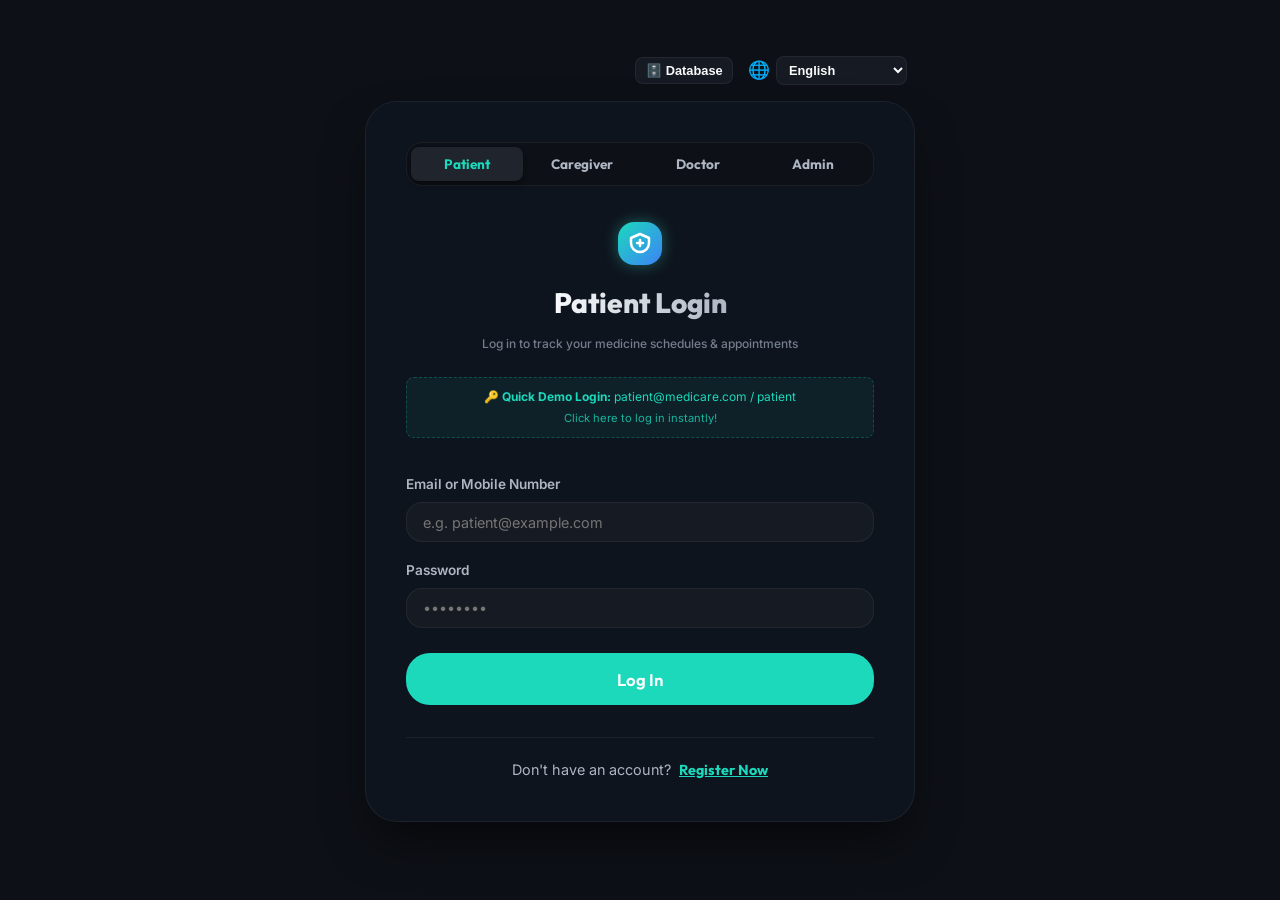
==== frontend/index.html @ d8991f89 "Organize codebase into dedicated frontend/ and backend/ modules with standalone documentation" ====
<!DOCTYPE html>
<html lang="en">
<head>
  <meta charset="UTF-8">
  <meta name="viewport" content="width=device-width, initial-scale=1.0">
  <title>MediCare Reminder – Intelligent Medicine Tracker & Alarm</title>
  <!-- Google Fonts for premium outfit typography -->
  <link rel="preconnect" href="https://fonts.googleapis.com">
  <link rel="preconnect" href="https://fonts.gstatic.com" crossorigin>
  <link href="https://fonts.googleapis.com/css2?family=Inter:wght@300;400;500;600;700&family=Outfit:wght@400;500;600;700;800&display=swap" rel="stylesheet">
  <link rel="stylesheet" href="styles.css">
</head>
<body class="theme-dark font-size-normal">
  <!-- Toast container for 5-minute warnings -->
  <div id="pre-alert-toast-container" class="pre-alert-toast-container"></div>

  <!-- SPLASH SCREEN INTRODUCTION -->
  <div id="splash-screen" class="splash-container">
    <div class="splash-content">
      <div class="splash-logo">
        <svg xmlns="http://www.w3.org/2000/svg" width="96" height="96" viewBox="0 0 24 24" fill="none" stroke="currentColor" stroke-width="1.8" stroke-linecap="round" stroke-linejoin="round" style="color: var(--teal-color); filter: drop-shadow(0 0 25px rgba(45, 212, 191, 0.55));">
          <path d="M12 21a9 9 0 0 0 9-9v-5l-9-4l-9 4v5a9 9 0 0 0 9 9z" />
          <path d="M9 12h6" />
          <path d="M12 9v6" />
        </svg>
      </div>
      <h1 class="splash-title">MediCare Reminder System</h1>
      <p class="splash-subtitle">Your Health, Our Priority</p>
    </div>
  </div>

  <!-- ==========================================
       PATIENT AUTHENTICATION PORTAL (REGISTRATION & LOGIN)
       ========================================== -->
  <div id="auth-portal-container" class="auth-container hide">
    <!-- Language & Database Selector for Auth Portal (Login / Register) -->
    <div style="display: flex; justify-content: flex-end; padding: 0 0.5rem; margin-bottom: -0.5rem; gap: 0.4rem; align-items: center;">
      <button type="button" id="auth-db-config-btn" class="form-select-sm btn-glass" style="padding: 0.3rem 0.6rem; font-weight:600; cursor:pointer; display:flex; align-items:center; gap:0.25rem;">
        <span>🗄️</span> <span data-i18n="dbConfigBtn">Database</span>
      </button>
      <span style="font-size: 1.1rem; margin-left: 0.5rem;">🌐</span>
      <select id="auth-lang-switch-select" class="form-select-sm btn-glass" style="padding: 0.3rem 0.5rem; font-weight:600; cursor:pointer; max-width: 150px;">
        <option value="en" selected>English</option>
        <option value="hi">हिन्दी (Hindi)</option>
        <option value="te">తెలుగు (Telugu)</option>
      </select>
    </div>
    
    <!-- LOGIN CARD -->
    <div id="login-card" class="auth-card">
      <div class="auth-role-tabs">
        <button type="button" class="role-tab active" data-role="patient">Patient</button>
        <button type="button" class="role-tab" data-role="caregiver">Caregiver</button>
        <button type="button" class="role-tab" data-role="doctor">Doctor</button>
        <button type="button" class="role-tab" data-role="admin">Admin</button>
      </div>
      <input type="hidden" id="login-role" value="patient">

      <div class="auth-header">
        <div class="logo-icon">
          <svg xmlns="http://www.w3.org/2000/svg" width="24" height="24" viewBox="0 0 24 24" fill="none" stroke="currentColor" stroke-width="2.5" stroke-linecap="round" stroke-linejoin="round">
            <path d="M12 21a9 9 0 0 0 9-9v-5l-9-4l-9 4v5a9 9 0 0 0 9 9z" />
            <path d="M9 12h6" />
            <path d="M12 9v6" />
          </svg>
        </div>
        <h2 id="login-title-text" data-i18n="loginTitle">Patient Login</h2>
        <p class="sub-label" id="login-sub-text" data-i18n="loginSub">Log in to track your medicine schedules</p>
      </div>

      <div id="login-test-helper" class="helper-text hide" style="background: rgba(20, 184, 166, 0.08); border: 1px dashed rgba(20, 184, 166, 0.3); padding: 0.6rem 0.8rem; border-radius: var(--border-radius-sm); text-align: center; font-size: 0.75rem; color: var(--teal-color); margin-bottom: 0.75rem; cursor: pointer; transition: all 0.2s;" onclick="appController.handleQuickLogin()">
        🔑 <strong>Quick Demo Login:</strong> <span id="login-test-email">doctor@medicare.com</span> / <span id="login-test-pass">doctor</span>
        <div style="font-size: 0.7rem; opacity: 0.8; margin-top: 0.2rem;" data-i18n="clickQuickLogin">Click here to log in instantly!</div>
      </div>

      <form id="login-form" class="auth-form">
        <div class="form-group">
          <label for="login-identifier" id="login-identifier-label" data-i18n="loginUserLabel">Email or Mobile Number</label>
          <input type="text" id="login-identifier" class="form-control" placeholder="e.g. patient@example.com" required>
        </div>
        <div class="form-group">
          <label for="login-password" data-i18n="password">Password</label>
          <input type="password" id="login-password" class="form-control" placeholder="••••••••" required>
        </div>
        <button type="submit" class="btn btn-teal btn-lg" style="width: 100%; margin-top: 0.5rem;" data-i18n="loginBtn">Log In</button>
        <div id="google-signin-container" class="hide" style="margin-top: 0.75rem;">
          <div style="display: flex; align-items: center; justify-content: center; margin-bottom: 0.75rem; color: var(--text-muted); font-size: 0.8rem;">
            <div style="flex: 1; height: 1px; background: var(--glass-border);"></div>
            <span style="margin: 0 0.5rem;" data-i18n="orDivider">OR</span>
            <div style="flex: 1; height: 1px; background: var(--glass-border);"></div>
          </div>
          <button type="button" id="google-login-btn" class="btn btn-glass" style="width: 100%; display: flex; align-items: center; justify-content: center; gap: 0.5rem; border-color: rgba(255,255,255,0.15); font-weight: 600;">
            <svg viewBox="0 0 24 24" width="18" height="18" xmlns="http://www.w3.org/2000/svg">
              <path d="M22.56 12.25c0-.78-.07-1.53-.2-2.25H12v4.26h5.92c-.26 1.37-1.04 2.53-2.21 3.31v2.77h3.57c2.08-1.92 3.28-4.74 3.28-8.09z" fill="#4285F4"/>
              <path d="M12 23c2.97 0 5.46-.98 7.28-2.66l-3.57-2.77c-.98.66-2.23 1.06-3.71 1.06-2.86 0-5.29-1.93-6.16-4.53H2.18v2.84C3.99 20.53 7.7 23 12 23z" fill="#34A853"/>
              <path d="M5.84 14.09c-.22-.66-.35-1.36-.35-2.09s.13-1.43.35-2.09V7.06H2.18C1.43 8.55 1 10.22 1 12s.43 3.45 1.18 4.94l2.85-2.22.81-.63z" fill="#FBBC05"/>
              <path d="M12 5.38c1.62 0 3.06.56 4.21 1.64l3.15-3.15C17.45 2.09 14.97 1 12 1 7.7 1 3.99 3.47 2.18 7.06l3.66 2.84c.87-2.6 3.3-4.52 6.16-4.52z" fill="#EA4335"/>
            </svg>
            <span data-i18n="googleBtn">Continue with Google</span>
          </button>
        </div>
      </form>
      <div class="auth-footer" id="login-register-footer">
        <span data-i18n="noAccount">Don't have an account?</span>
        <button id="go-to-register-btn" class="btn-link" data-i18n="registerLink">Register Now</button>
      </div>
    </div>

    <!-- REGISTRATION CARD -->
    <div id="register-card" class="auth-card hide">
      <div class="auth-header">
        <div class="logo-icon">
          <svg xmlns="http://www.w3.org/2000/svg" width="24" height="24" viewBox="0 0 24 24" fill="none" stroke="currentColor" stroke-width="2.5" stroke-linecap="round" stroke-linejoin="round">
            <path d="M12 21a9 9 0 0 0 9-9v-5l-9-4l-9 4v5a9 9 0 0 0 9 9z" />
            <path d="M9 12h6" />
            <path d="M12 9v6" />
          </svg>
        </div>
        <h2 data-i18n="registerTitle">Patient Registration</h2>
        <p class="sub-label" data-i18n="registerSub">Create an account to start health tracking</p>
      </div>
      <form id="register-form" class="auth-form">
        <div class="form-row">
          <div class="form-group">
            <label for="reg-role" class="required">Register As</label>
            <select id="reg-role" class="form-select">
              <option value="patient" selected>Patient</option>
              <option value="caregiver">Caregiver / Family Member</option>
              <option value="doctor">Doctor / Medical Practitioner</option>
              <option value="admin">Administrator</option>
            </select>
          </div>
        </div>
        <div class="form-row">
          <div class="form-group flex-2">
            <label for="reg-name" class="required" data-i18n="regName">Patient Full Name</label>
            <input type="text" id="reg-name" class="form-control" placeholder="e.g. John Doe" required>
          </div>
          <div class="form-group flex-1">
            <label for="reg-age" class="required" data-i18n="regAge">Age</label>
            <input type="number" id="reg-age" class="form-control" placeholder="e.g. 65" min="1" max="120" required>
          </div>
        </div>

        <div class="form-row patient-only-field">
          <div class="form-group">
            <label for="reg-gender" class="required" data-i18n="regGender">Gender</label>
            <select id="reg-gender" class="form-select" required>
              <option value="male" selected>Male</option>
              <option value="female">Female</option>
              <option value="other">Other</option>
            </select>
          </div>
          <div class="form-group">
            <label for="reg-blood" class="required" data-i18n="regBlood">Blood Group</label>
            <select id="reg-blood" class="form-select" required>
              <option value="A+">A+</option>
              <option value="A-">A-</option>
              <option value="B+">B+</option>
              <option value="B-">B-</option>
              <option value="O+">O+</option>
              <option value="O-">O-</option>
              <option value="AB+">AB+</option>
              <option value="AB-">AB-</option>
            </select>
          </div>
        </div>

        <div class="form-row">
          <div class="form-group">
            <label for="reg-mobile" class="required" data-i18n="regMobile">Mobile Number</label>
            <input type="tel" id="reg-mobile" class="form-control" placeholder="e.g. 9876543210" required>
          </div>
          <div class="form-group">
            <label for="reg-email" class="required" data-i18n="regEmail">Email Address</label>
            <input type="email" id="reg-email" class="form-control" placeholder="e.g. patient@example.com" required>
          </div>
        </div>

        <div class="form-row">
          <div class="form-group flex-2">
            <label for="reg-address" class="required" data-i18n="regAddress">Home Address</label>
            <input type="text" id="reg-address" class="form-control" placeholder="e.g. H.No 12-3, Srinagar Colony" required>
          </div>
          <div class="form-group flex-1">
            <label for="reg-photo" data-i18n="regPhoto">Profile Photo (Optional)</label>
            <input type="file" id="reg-photo" class="form-control" accept="image/*" style="padding: 0.25rem;">
          </div>
        </div>

        <div class="form-row">
          <div class="form-group patient-only-field">
            <label for="reg-emergency" class="required" data-i18n="regEmergency">Emergency Contact Number</label>
            <input type="tel" id="reg-emergency" class="form-control" placeholder="e.g. 9876543211" required>
          </div>
          <div class="form-group">
            <label for="reg-password" class="required" data-i18n="regPassword">Password</label>
            <input type="password" id="reg-password" class="form-control" placeholder="••••••••" minlength="4" required>
          </div>
        </div>

        <div class="form-row caregiver-only-field hide" style="margin-top: 0.5rem;">
          <div class="form-group">
            <label for="reg-patient-link" class="required" data-i18n="labelPatientLink">Linked Patient Email / Mobile</label>
            <input type="text" id="reg-patient-link" class="form-control" placeholder="e.g. patient@medicare.com">
          </div>
        </div>

        <div class="inventory-section patient-only-field" style="margin-top: 0.5rem; background: rgba(45, 212, 191, 0.03); border-color: rgba(45, 212, 191, 0.15)">
          <h3 style="color: var(--teal-color); border-bottom-color: rgba(45, 212, 191, 0.15)" data-i18n="regDocHeader">Primary Doctor Contact</h3>
          <div class="form-row mt-1">
            <div class="form-group">
              <label for="reg-doc-name" class="required" data-i18n="regDocName">Doctor Name</label>
              <input type="text" id="reg-doc-name" class="form-control" placeholder="e.g. Dr. Prasad" required>
            </div>
            <div class="form-group">
              <label for="reg-doc-phone" class="required" data-i18n="regDocPhone">Doctor Contact Number</label>
              <input type="tel" id="reg-doc-phone" class="form-control" placeholder="e.g. 9876543212" required>
            </div>
          </div>
        </div>

        <button type="submit" class="btn btn-teal btn-lg" style="width: 100%; margin-top: 1rem;" data-i18n="registerBtn">Create Account & Log In</button>
      </form>
      <div class="auth-footer">
        <span data-i18n="hasAccount">Already have an account?</span>
        <button id="go-to-login-btn" class="btn-link" data-i18n="loginLink">Log In Here</button>
      </div>
    </div>

  </div>

  <!-- ==========================================
       MAIN APP CONTAINER (GLASSMORPHIC SHELL)
       ========================================== -->
  <div class="app-container hide" id="app-container">
    
    <!-- HEADER BAR: Quick Status, Time Machine Indicator & Accessibility Options -->
    <header class="app-header">
      <div style="display: flex; align-items: center; gap: 1rem; flex-wrap: wrap;">
        <!-- Language Option (Top Left Side) -->
        <div class="language-selector" style="display: flex; align-items: center; gap: 0.4rem;">
          <span style="font-size: 1.1rem;">🌐</span>
          <select id="lang-switch-select" class="form-select-sm btn-glass" style="padding: 0.3rem 0.5rem; font-weight:600; cursor:pointer;">
            <option value="en" selected>English</option>
            <option value="hi">हिन्दी (Hindi)</option>
            <option value="te">తెలుగు (Telugu)</option>
          </select>
        </div>

        <div class="brand">
          <div class="logo-icon">
            <svg xmlns="http://www.w3.org/2000/svg" width="24" height="24" viewBox="0 0 24 24" fill="none" stroke="currentColor" stroke-width="2.5" stroke-linecap="round" stroke-linejoin="round">
              <path d="M12 21a9 9 0 0 0 9-9v-5l-9-4l-9 4v5a9 9 0 0 0 9 9z" />
              <path d="M9 12h6" />
              <path d="M12 9v6" />
            </svg>
          </div>
          <div class="brand-text">
            <h1 data-i18n="title">MediCare Reminder</h1>
            <span class="sub-label" data-i18n="subtitle">Guardian of Your Health</span>
          </div>
        </div>
      </div>

      <!-- Live Clock showing simulated/actual time -->
      <div class="live-clock-container">
        <span class="clock-icon">
          <svg xmlns="http://www.w3.org/2000/svg" fill="none" viewBox="0 0 24 24" stroke-width="2" stroke="currentColor" width="18" height="18">
            <path stroke-linecap="round" stroke-linejoin="round" d="M12 6v6h4.5m4.5 0a9 9 0 1 1-18 0 9 9 0 0 1 18 0Z" />
          </svg>
        </span>
        <span id="current-sim-time" class="sim-time-text">08:00:00 AM</span>
        <span id="sim-time-badge" class="badge badge-normal hide">Simulated</span>
      </div>

      <!-- Emergency Helpline Buttons & Controls -->
      <div class="header-actions header-actions-container">
        <!-- Top Row: Accessibility, Theme, Profile, Logout -->
        <div class="header-actions-row">
          <!-- Accessibility Panel Toggle -->
          <button id="accessibility-toggle-btn" class="icon-btn btn-glass" title="Accessibility Center">
            <svg xmlns="http://www.w3.org/2000/svg" fill="none" viewBox="0 0 24 24" stroke-width="2" stroke="currentColor" width="20" height="20">
              <path stroke-linecap="round" stroke-linejoin="round" d="M10.05 4.575a1.553 1.553 0 0 1 2.23 0l3.72 3.72a1.553 1.553 0 0 1 0 2.23v0a1.553 1.553 0 0 1-2.23 0l-3.72-3.72a1.553 1.553 0 0 1 0-2.23v0Z" />
              <path stroke-linecap="round" stroke-linejoin="round" d="M19 11.5a7.5 7.5 0 1 1-15 0 7.5 7.5 0 0 1 15 0Z" />
              <path stroke-linecap="round" stroke-linejoin="round" d="M11.25 11.25h1.5v3.75h-1.5v-3.75ZM12 9h.008v.008H12V9Z" />
            </svg>
          </button>


          <!-- Theme Switcher -->
          <button id="theme-toggle-btn" class="icon-btn btn-glass" title="Toggle Light/Dark Theme">
            <svg id="theme-sun-icon" class="hide" xmlns="http://www.w3.org/2000/svg" fill="none" viewBox="0 0 24 24" stroke-width="2" stroke="currentColor" width="20" height="20">
              <path stroke-linecap="round" stroke-linejoin="round" d="M12 3v2.25m6.364.386-1.591 1.591M21 12h-2.25m-.386 6.364-1.591-1.591M12 18.75V21m-4.773-4.227-1.591 1.591M3 12h2.25m-.386-6.364 1.591 1.591M12 7.5a4.5 4.5 0 1 0 0 9 4.5 4.5 0 0 0 0-9Z" />
            </svg>
            <svg id="theme-moon-icon" xmlns="http://www.w3.org/2000/svg" fill="none" viewBox="0 0 24 24" stroke-width="2" stroke="currentColor" width="20" height="20">
              <path stroke-linecap="round" stroke-linejoin="round" d="M21.752 15.002A9.72 9.72 0 0 1 18 15.75c-5.385 0-9.75-4.365-9.75-9.75 0-1.33.266-2.597.748-3.752A9.753 9.753 0 0 0 3 11.25C3 16.635 7.365 21 12.75 21a9.753 9.753 0 0 0 9.002-5.998Z" />
            </svg>
          </button>

          <!-- Logged-in Patient Info Badge -->
          <div id="patient-profile-badge" class="patient-profile-badge" style="display: flex; align-items: center; gap: 0.5rem; background: rgba(255,255,255,0.05); border: 1px solid var(--glass-border); padding: 0.3rem 0.6rem; border-radius: var(--border-radius-sm); cursor: pointer;">
            <div id="header-profile-pic-container" style="width: 1.8rem; height: 1.8rem; border-radius: 50%; overflow: hidden; display: flex; align-items: center; justify-content: center; background: rgba(45, 212, 191, 0.1); border: 1px solid var(--teal-color); flex-shrink: 0;">
              <span id="header-profile-pic-fallback" style="font-size: 1rem;">👤</span>
              <img id="header-profile-pic-img" src="" class="hide" style="width: 100%; height: 100%; object-fit: cover;">
            </div>
            <div style="display: flex; flex-direction: column; line-height: 1.1; text-align: left;">
              <span id="header-patient-name" style="font-weight: 700; font-size: 0.85rem;">John Doe</span>
              <span id="header-patient-blood" style="font-size: 0.65rem; color: var(--rose-color); font-weight:600;">Blood: O+</span>
            </div>
          </div>

          <!-- Logout button -->
          <button id="logout-btn" class="icon-btn btn-glass font-danger" title="Log Out" style="width: 2.5rem; height: 2.5rem;">
            <svg xmlns="http://www.w3.org/2000/svg" fill="none" viewBox="0 0 24 24" stroke-width="2" stroke="currentColor" width="18" height="18">
              <path stroke-linecap="round" stroke-linejoin="round" d="M15.75 9V5.25A2.25 2.25 0 0 0 13.5 3h-6a2.25 2.25 0 0 0-2.25 2.25v13.5A2.25 2.25 0 0 0 7.5 21h6a2.25 2.25 0 0 0 2.25-2.25V15m3 0 3-3m0 0-3-3m3 3H9" />
            </svg>
          </button>
        </div>

        <!-- Bottom Row: Emergency Helpline & Call Doctor Buttons -->
        <div class="emergency-actions-row">
          <button id="emergency-call-btn" class="btn btn-sm btn-glass font-danger" style="border-color: var(--rose-color); font-weight:700;">
            🚨 <span data-i18n="callEmergency">Emergency Helpline</span>
          </button>
          <button id="doctor-call-btn" class="btn btn-sm btn-glass text-teal" style="border-color: var(--teal-color); font-weight:700;">
            📞 <span data-i18n="callDoctor">Call Doctor</span>
          </button>
        </div>
      </div>
    </header>

    <!-- ACCESSIBILITY CENTER (SLIDE-DOWN PANEL) -->
    <section id="accessibility-center" class="accessibility-panel hide">
      <div class="panel-header">
        <h3 data-i18n="accHelperTitle">Accessibility Helper</h3>
        <span class="panel-subtitle" data-i18n="accHelperSub">Tailor the app for absolute readability and vocal support</span>
      </div>
      <div class="panel-grid">
        <div class="setting-item">
          <label data-i18n="textScalingLabel">Text Scaling (Optimal for Elderly Users)</label>
          <div class="btn-group font-scaler">
            <button id="font-scale-normal" class="btn btn-sm btn-glass active" data-i18n="normal">Normal</button>
            <button id="font-scale-large" class="btn btn-sm btn-glass" data-i18n="large">Large</button>
            <button id="font-scale-xlarge" class="btn btn-sm btn-glass" data-i18n="xlarge">Extra Large</button>
          </div>
        </div>

        <div class="setting-item">
          <label for="high-contrast-toggle" class="toggle-container">
            <span class="setting-name" data-i18n="highContrastMode">High Contrast Mode</span>
            <input type="checkbox" id="high-contrast-toggle" class="ios-switch">
          </label>
        </div>

        <div class="setting-item">
          <label for="voice-alert-toggle" class="toggle-container">
            <span class="setting-name" data-i18n="voiceReadOut">Voice Read-Out Alerts</span>
            <span class="sub-label" data-i18n="voiceReadOutSub">Reads dosage instructions aloud when due</span>
            <input type="checkbox" id="voice-alert-toggle" class="ios-switch" checked>
          </label>
        </div>

        <div class="setting-item">
          <label for="doctor-phone-input" data-i18n="doctorPhoneLabel">Doctor's Helpline Number</label>
          <div style="display: flex; gap: 0.5rem; margin-top: 0.25rem;">
            <input type="tel" id="doctor-phone-input" class="form-control-sm" placeholder="e.g. 9876543210" style="flex: 1; padding: 0.4rem; border-radius: var(--border-radius-sm); border: 1px solid var(--glass-border); background: var(--bg-primary); color: var(--text-primary); font-size: 0.85rem;">
            <button id="save-doctor-phone-btn" class="btn btn-xs btn-teal" style="font-weight: 700; padding: 0.4rem 0.8rem;" data-i18n="save">Save</button>
          </div>
        </div>

        <!-- Interactive Sound Alert Guide (Helpful for Educated & Uneducated Users to learn sounds) -->
        <div class="setting-item" style="grid-column: 1 / -1; margin-top: 0.5rem; border-top: 1px solid var(--glass-border); padding-top: 1rem;">
          <label style="margin-bottom: 0.25rem;" data-i18n="soundTestTitle">Alert Sounds Guide (Hear and Learn)</label>
          <span class="sub-label" style="margin-bottom: 0.5rem;" data-i18n="soundTestSub">Click to listen and understand each alarm type:</span>
          <div style="display: flex; gap: 1rem; flex-wrap: wrap;">
            <button id="test-chime-btn" class="btn btn-sm btn-glass" style="border-color: var(--teal-color); font-weight:600;">
              🔔 <span data-i18n="soundTestChimeBtn">Test Medicine Time Chime (Take Medicine)</span>
            </button>
            <button id="test-siren-btn" class="btn btn-sm btn-glass" style="border-color: var(--rose-color); font-weight:600;">
              🚨 <span data-i18n="soundTestSirenBtn">Test Emergency Siren (Go to Hospital)</span>
            </button>
          </div>
        </div>
      </div>
    </section>

    <!-- NAVIGATION TABS -->
    <nav class="app-navigation">
      <button class="nav-tab active" data-tab="tab-appointments">
        <svg xmlns="http://www.w3.org/2000/svg" fill="none" viewBox="0 0 24 24" stroke-width="2" stroke="currentColor" width="18" height="18">
          <path stroke-linecap="round" stroke-linejoin="round" d="M6.75 3v2.25M17.25 3v2.25M3 18.75V7.5a2.25 2.25 0 0 1 2.25-2.25h13.5A2.25 2.25 0 0 1 21 7.5v11.25m-18 0A2.25 2.25 0 0 0 5.25 21h13.5A2.25 2.25 0 0 0 21 18.75m-9-11.25v11.25m-6.75-6.75h13.5" />
        </svg>
        <span data-i18n="checkups">Appointments</span>
      </button>
      <button class="nav-tab" data-tab="tab-dashboard">
        <svg xmlns="http://www.w3.org/2000/svg" fill="none" viewBox="0 0 24 24" stroke-width="2" stroke="currentColor" width="18" height="18">
          <path stroke-linecap="round" stroke-linejoin="round" d="M6.75 3v2.25M17.25 3v2.25M3 18.75V7.5a2.25 2.25 0 0 1 2.25-2.25h13.5A2.25 2.25 0 0 1 21 7.5v11.25m-18 0A2.25 2.25 0 0 0 5.25 21h13.5A2.25 2.25 0 0 0 21 18.75m-18 0v-7.5A2.25 2.25 0 0 1 5.25 9h13.5A2.25 2.25 0 0 1 21 11.25v7.5m-9-6h.008v.008H12v-.008ZM12 15h.008v.008H12V15Zm0 2.25h.008v.008H12v-.008ZM9.75 15h.008v.008H9.75V15Zm0 2.25h.008v.008H9.75v-.008ZM7.5 15h.008v.008H7.5V15Zm0 2.25h.008v.008H7.5v-.008Zm6.75-4.5h.008v.008h-.008v-.008Zm0 2.25h.008v.008h-.008V15Zm0 2.25h.008v.008h-.008v-.008Zm2.25-4.5h.008v.008H16.5v-.008ZM0 2.25h.008v.008H16.5V15Z" />
        </svg>
        <span data-i18n="todayTrack">Today's Track</span>
      </button>
      <button class="nav-tab" data-tab="tab-cabinet">
        <svg xmlns="http://www.w3.org/2000/svg" fill="none" viewBox="0 0 24 24" stroke-width="2" stroke="currentColor" width="18" height="18">
          <path stroke-linecap="round" stroke-linejoin="round" d="M10.5 6h9.75M10.5 6a1.5 1.5 0 1 1-3 0m3 0a1.5 1.5 0 1 0-3 0M3.75 6H7.5m3 12h9.75m-9.75 0a1.5 1.5 0 0 1-3 0m3 0a1.5 1.5 0 0 0-3 0m-3.75 0H7.5m9-6h3.75m-3.75 0a1.5 1.5 0 0 1-3 0m3 0a1.5 1.5 0 0 0-3 0m-9.75 0h9.75" />
        </svg>
        <span data-i18n="cabinetStock">Cabinet & Stock</span>
      </button>
      <button class="nav-tab" data-tab="tab-analytics">
        <svg xmlns="http://www.w3.org/2000/svg" fill="none" viewBox="0 0 24 24" stroke-width="2" stroke="currentColor" width="18" height="18">
          <path stroke-linecap="round" stroke-linejoin="round" d="M3 13.125C3 12.504 3.504 12 4.125 12h2.25c.621 0 1.125.504 1.125 1.125v5.25c0 .621-.504 1.125-1.125 1.125h-2.25A1.125 1.125 0 0 1 3 18.375v-5.25ZM9.75 8.625c0-.621.504-1.125 1.125-1.125h2.25c.621 0 1.125.504 1.125 1.125v9.75c0 .621-.504 1.125-1.125 1.125h-2.25a1.125 1.125 0 0 1-1.125-1.125v-9.75ZM16.5 4.125c0-.621.504-1.125 1.125-1.125h2.25C20.496 3 21 3.504 21 4.125v14.25c0 .621-.504 1.125-1.125 1.125h-2.25a1.125 1.125 0 0 1-1.125-1.125V4.125Z" />
        </svg>
        <span data-i18n="adherenceStats">Adherence Stats</span>
      </button>
      <button class="nav-tab" data-tab="tab-health">
        <svg xmlns="http://www.w3.org/2000/svg" fill="none" viewBox="0 0 24 24" stroke-width="2" stroke="currentColor" width="18" height="18">
          <path stroke-linecap="round" stroke-linejoin="round" d="M12 9v3.75m9-.75a9 9 0 1 1-18 0 9 9 0 0 1 18 0Zm-9 3.75h.008v.008H12v-.008Z" />
        </svg>
        <span data-i18n="healthTrackerNav">Health Tracker</span>
      </button>
      <button class="nav-tab hide" data-tab="tab-caregiver-dashboard" id="nav-caregiver-tab">
        <svg xmlns="http://www.w3.org/2000/svg" fill="none" viewBox="0 0 24 24" stroke-width="2" stroke="currentColor" width="18" height="18">
          <path stroke-linecap="round" stroke-linejoin="round" d="M18 18.72a9.094 9.094 0 0 0 3.741-.479 3 3 0 0 0-4.682-2.72m.94 3.198.001.031c0 .225-.012.447-.037.666A11.944 11.944 0 0 1 12 21c-2.17 0-4.207-.576-5.963-1.584A6.062 6.062 0 0 1 6 18.719m12 0a5.971 5.971 0 0 0-.941-3.197m0 0A5.995 5.995 0 0 0 12 12.75a5.995 5.995 0 0 0-5.058 2.772m0 0a3 3 0 0 0-4.681 2.72 8.986 8.986 0 0 0 3.74.477m.94-3.197a5.971 5.971 0 0 0-.94 3.197M15 6.75a3 3 0 1 1-6 0 3 3 0 0 1 6 0Zm6 3a2.25 2.25 0 1 1-4.5 0 2.25 2.25 0 0 1 4.5 0Zm-13.5 0a2.25 2.25 0 1 1-4.5 0 2.25 2.25 0 0 1 4.5 0Z" />
        </svg>
        <span data-i18n="caregiverDashboardNav">Caregiver Info</span>
      </button>
      <button class="nav-tab hide" data-tab="tab-doctor-dashboard" id="nav-doctor-tab">
        <svg xmlns="http://www.w3.org/2000/svg" fill="none" viewBox="0 0 24 24" stroke-width="2" stroke="currentColor" width="18" height="18">
          <path stroke-linecap="round" stroke-linejoin="round" d="M15 19.128a9.38 9.38 0 0 0 2.625.372 9.337 9.337 0 0 0 4.121-.952 4.125 4.125 0 0 0-7.533-2.493M15 19.128v-.003c0-1.113-.285-2.16-.786-3.07M15 19.128v.109A11.386 11.386 0 0 1 10.089 18M15 19.128a9.307 9.307 0 0 1-3.125-.563M10.089 18A11.36 11.36 0 0 1 5 19.128V18a9.337 9.337 0 0 1 4.121-7.684 4.125 4.125 0 0 1 7.533 2.493M10.089 18V18a11.386 11.386 0 0 1-4.122-1.128M15 9.75a3 3 0 1 1-6 0 3 3 0 0 1 6 0ZM21.75 8.25a2.25 2.25 0 1 1-4.5 0 2.25 2.25 0 0 1 4.5 0ZM5.25 8.25a2.25 2.25 0 1 1-4.5 0 2.25 2.25 0 0 1 4.5 0Z" />
        </svg>
        <span>Patient Registry</span>
      </button>
      <button class="nav-tab hide" data-tab="tab-admin-dashboard" id="nav-admin-tab">
        <svg xmlns="http://www.w3.org/2000/svg" fill="none" viewBox="0 0 24 24" stroke-width="2" stroke="currentColor" width="18" height="18">
          <path stroke-linecap="round" stroke-linejoin="round" d="M15.75 6a3.75 3.75 0 1 1-7.5 0 3.75 3.75 0 0 1 7.5 0ZM4.501 20.118a7.5 7.5 0 0 1 14.998 0A17.933 17.933 0 0 1 12 21.75c-2.676 0-5.216-.584-7.499-1.632Z" />
        </svg>
        <span>Admin Portal</span>
      </button>
    </nav>

    <!-- CONTENT DISPLAY SHEETS -->
    <main class="app-main-content">
      
      <!-- ==========================================
           TAB 1: TODAY'S TRACK & SCHEDULE (DASHBOARD)
           ========================================== -->
      <section id="tab-dashboard" class="tab-panel">
        <!-- Dashboard Adherence Card Grid -->
        <div class="dashboard-grid">
          <!-- circular progress card -->
          <div class="dashboard-card status-card">
            <div class="progress-ring-container">
              <svg class="progress-ring" width="120" height="120">
                <circle class="progress-ring-circle-bg" stroke="rgba(255,255,255,0.06)" stroke-width="8" fill="transparent" r="50" cx="60" cy="60" />
                <circle id="adherence-circle" class="progress-ring-circle" stroke="#2dd4bf" stroke-width="8" stroke-dasharray="314.16" stroke-dashoffset="314.16" stroke-linecap="round" fill="transparent" r="50" cx="60" cy="60" />
              </svg>
              <div class="progress-text-overlay">
                <span id="adherence-pct" class="pct">0%</span>
                <span class="label">Taken Today</span>
              </div>
            </div>
            <div class="status-summary">
              <h3>Today's Ratio</h3>
              <p id="adherence-fraction">0 of 0 doses</p>
              <div id="streak-indicator" class="streak-badge">
                <svg xmlns="http://www.w3.org/2000/svg" fill="none" viewBox="0 0 24 24" stroke-width="2" stroke="currentColor" width="16" height="16">
                  <path stroke-linecap="round" stroke-linejoin="round" d="M15.362 5.214A8.252 8.252 0 0 1 12 21 8.25 8.25 0 0 1 6.038 7.047 8.287 8.287 0 0 0 9 9.601a8.983 8.983 0 0 1 3.361-6.867 8.21 8.21 0 0 0 3 2.48Z" />
                </svg>
                <span>Streak: <strong id="streak-days">0</strong> Days</span>
              </div>
              <button id="dashboard-doctor-call-btn" class="btn btn-sm btn-glass text-teal" style="border-color: var(--teal-color); font-weight:700; margin-top: 0.8rem; width: 100%; display: flex; align-items: center; justify-content: center; gap: 0.25rem;">
                📞 <span data-i18n="callDoctor">Call Doctor</span>
              </button>
            </div>
          </div>

          <!-- quick upcoming/next dose card -->
          <div class="dashboard-card next-dose-card">
            <div class="card-glow"></div>
            <span class="card-tag">UPCOMING SYSTEM</span>
            <h3>Next Scheduled Dose</h3>
            <div id="next-dose-display">
              <div class="next-dose-time" id="next-dose-time">--:--</div>
              <div class="next-dose-med" id="next-dose-name">No doses remaining today</div>
              <div class="next-dose-sub" id="next-dose-desc">All caught up!</div>
            </div>
            <!-- Count down display -->
            <div id="countdown-container" class="countdown-badge hide">
              <span class="countdown-pulse"></span>
              <span>Dose in <strong id="countdown-timer">00m 00s</strong></span>
            </div>
          </div>
        </div>

        <!-- Dynamic Daily Checklist Header -->
        <div class="section-title-bar">
          <div>
            <h2>Daily Dose Checklist</h2>
            <p class="section-desc">Mark your medications as they are consumed</p>
          </div>
          <div class="filters">
            <!-- Filter checkboxes by schedule periods -->
            <select id="time-of-day-filter" class="form-select-sm btn-glass">
              <option value="all">All Times</option>
              <option value="morning">Morning (06:00 - 11:59)</option>
              <option value="afternoon">Afternoon (12:00 - 16:59)</option>
              <option value="evening">Evening (17:00 - 20:59)</option>
              <option value="night">Night (21:00 - 05:59)</option>
            </select>
          </div>
        </div>

        <!-- The List of Scheduled Doses for Today -->
        <div id="daily-checklist-container" class="checklist-stack">
          <!-- Dynamic checklist cards will render here -->
          <div class="empty-state">
            <div class="empty-icon">💊</div>
            <p>Your medicine cabinet is empty! Add your first medicine to generate your daily schedule.</p>
            <button class="btn btn-primary trigger-cabinet-modal-btn">Add Medicine Now</button>
          </div>
        </div>

        <!-- As Needed / PRN Acidity & Pain Quick Log Section -->
        <div class="section-title-bar mt-2">
          <div>
            <h2>As-Needed (PRN) / Symptom Relievers</h2>
            <p class="section-desc">Log symptom-dependent medicines (like fever or pain tablets) based on temperature</p>
          </div>
        </div>
        <div id="prn-checklist-container" class="checklist-stack">
          <!-- Dynamic PRN quick loggers will render here -->
        </div>
      </section>

      <!-- ==========================================
           TAB 2: CABINET & STOCK MANAGEMENT
           ========================================== -->
      <section id="tab-cabinet" class="tab-panel">
        <div class="section-title-bar">
          <div>
            <h2>Medicine Cabinet</h2>
            <p class="section-desc">Manage your full inventory, schedules, and stock refills</p>
          </div>
          <button id="add-medicine-btn" class="btn btn-primary">
            <svg xmlns="http://www.w3.org/2000/svg" fill="none" viewBox="0 0 24 24" stroke-width="2.5" stroke="currentColor" width="16" height="16">
              <path stroke-linecap="round" stroke-linejoin="round" d="M12 4.5v15m7.5-7.5h-15" />
            </svg>
            <span>Add Medicine</span>
          </button>
        </div>

        <!-- Search and filters -->
        <div class="cabinet-filter-bar">
          <div class="search-input-wrapper">
            <span class="search-icon">
              <svg xmlns="http://www.w3.org/2000/svg" fill="none" viewBox="0 0 24 24" stroke-width="2" stroke="currentColor" width="18" height="18">
                <path stroke-linecap="round" stroke-linejoin="round" d="m21 21-5.197-5.197m0 0A7.5 7.5 0 1 0 5.196 5.196a7.5 7.5 0 0 0 10.637 10.636Z" />
              </svg>
            </span>
            <input type="text" id="cabinet-search" class="form-control" placeholder="Search medicines by name or keyword...">
          </div>
          <div class="filter-controls">
            <select id="cabinet-form-filter" class="form-select btn-glass">
              <option value="all">All Forms</option>
              <option value="tablet">Tablets</option>
              <option value="capsule">Capsules</option>
              <option value="syrup">Syrup/Liquid</option>
              <option value="injection">Injections</option>
              <option value="drops">Drops</option>
              <option value="inhaler">Inhaler</option>
              <option value="topical">Topical / Cream</option>
            </select>
            <button id="cabinet-layout-toggle-btn" class="btn btn-glass" style="padding: 0.5rem;" title="Toggle Compact View">
              <svg xmlns="http://www.w3.org/2000/svg" fill="none" viewBox="0 0 24 24" stroke-width="2" stroke="currentColor" width="20" height="20">
                <path stroke-linecap="round" stroke-linejoin="round" d="M3.75 6A2.25 2.25 0 0 1 6 3.75h2.25A2.25 2.25 0 0 1 10.5 6v2.25a2.25 2.25 0 0 1-2.25 2.25H6a2.25 2.25 0 0 1-2.25-2.25V6ZM3.75 15.75A2.25 2.25 0 0 1 6 13.5h2.25a2.25 2.25 0 0 1 2.25 2.25V18a2.25 2.25 0 0 1-2.25 2.25H6A2.25 2.25 0 0 1 3.75 18v-2.25ZM13.5 6a2.25 2.25 0 0 1 2.25-2.25H18A2.25 2.25 0 0 1 20.25 6v2.25A2.25 2.25 0 0 1 18 10.5h-2.25a2.25 2.25 0 0 1-2.25-2.25V6ZM13.5 15.75a2.25 2.25 0 0 1 2.25-2.25H18a2.25 2.25 0 0 1 2.25 2.25V18A2.25 2.25 0 0 1 18 20.25h-2.25A2.25 2.25 0 0 1 13.5 18v-2.25Z" />
              </svg>
            </button>
          </div>
        </div>

        <!-- Medicine Cards Grid -->
        <div id="cabinet-grid-container" class="cabinet-grid">
          <!-- Dynamic cabinet cards will render here -->
        </div>
      </section>

      <!-- ==========================================
           TAB 3: ANALYTICS & COMPLIANCE HISTORY
           ========================================== -->
      <section id="tab-analytics" class="tab-panel">
        <div class="section-title-bar">
          <div>
            <h2>Compliance Analytics</h2>
            <p class="section-desc">View historical performance, trends, and records</p>
          </div>
          <button id="clear-history-btn" class="btn btn-glass btn-sm font-danger">Clear All History</button>
        </div>

        <!-- Analytic Stat Grid -->
        <div class="analytics-metrics-grid">
          <div class="metric-card">
            <span class="metric-label">Overall Adherence</span>
            <div id="analytics-overall-pct" class="metric-value">0%</div>
            <div class="metric-subtext">Total taken ratio over life</div>
          </div>
          <div class="metric-card">
            <span class="metric-label">Total Doses Meted</span>
            <div id="analytics-total-doses" class="metric-value">0</div>
            <div class="metric-subtext">Total generated doses</div>
          </div>
          <div class="metric-card card-taken">
            <span class="metric-label">Doses Taken</span>
            <div id="analytics-taken-doses" class="metric-value text-teal">0</div>
            <div class="metric-subtext text-teal">Doses marked taken</div>
          </div>
          <div class="metric-card card-skipped">
            <span class="metric-label">Doses Skipped</span>
            <div id="analytics-skipped-doses" class="metric-value text-orange">0</div>
            <div class="metric-subtext text-orange">Missed or skipped</div>
          </div>
        </div>

        <!-- Adherence Chart Visualization (CSS Flex Columns Graph) -->
        <div class="chart-container-card">
          <h3>Last 7 Days Compliance Trend</h3>
          <div class="bar-chart-wrapper" id="analytics-bar-chart">
            <!-- Dynamic CSS bars will render here -->
          </div>
        </div>

        <!-- Compliance Log History Table -->
        <div class="history-table-card">
          <h3>Chronological Action Log</h3>
          <div class="table-scroll-wrapper">
            <table class="history-table">
              <thead>
                <tr>
                  <th>Timestamp</th>
                  <th>Medication</th>
                  <th>Scheduled Slot</th>
                  <th>Dose Info</th>
                  <th>Status Action</th>
                </tr>
              </thead>
              <tbody id="history-log-tbody">
                <tr>
                  <td colspan="5" class="text-center font-muted">No historical events recorded yet. Perform actions in dashboard to track logs.</td>
                </tr>
              </tbody>
            </table>
          </div>
        </div>
      </section>

      <!-- ==========================================
           TAB 4: DOCTOR APPOINTMENTS & CHECK-UPS
           ========================================== -->
      <section id="tab-appointments" class="tab-panel active">
        <div class="section-title-bar">
          <div>
            <h2 data-i18n="appointmentSchedulerTitle">Doctor Check-ups</h2>
            <p class="section-desc" data-i18n="appointmentSchedulerDesc">Schedule and manage your doctor consultations and follow-ups</p>
          </div>
          <button id="add-appointment-btn" class="btn btn-primary">
            <svg xmlns="http://www.w3.org/2000/svg" fill="none" viewBox="0 0 24 24" stroke-width="2.5" stroke="currentColor" width="16" height="16">
              <path stroke-linecap="round" stroke-linejoin="round" d="M12 4.5v15m7.5-7.5h-15" />
            </svg>
            <span data-i18n="addAppointment">Book Appointment</span>
          </button>
        </div>

        <div class="dashboard-grid">
          <!-- Upcoming Appointments List -->
          <div class="dashboard-card" style="flex-direction: column; align-items: stretch; gap: 1rem; grid-column: 1 / -1;">
            <h3 data-i18n="upcomingAppointments">Upcoming Check-ups</h3>
            <div id="upcoming-appointments-container" class="checklist-stack">
              <!-- Dynamic appointments will load here -->
              <div class="empty-state">
                <div class="empty-icon">📅</div>
                <p data-i18n="noAppointments">No check-ups scheduled. Stay healthy by booking regular follow-ups!</p>
              </div>
            </div>
          </div>
        </div>

        <!-- Appointment History List -->
        <div class="history-table-card">
          <h3 data-i18n="appointmentHistory">Consultation History</h3>
          <div class="table-scroll-wrapper">
            <table class="history-table">
              <thead>
                <tr>
                  <th data-i18n="appointmentDate">Date & Time</th>
                  <th data-i18n="appointmentDoc">Doctor Name</th>
                  <th data-i18n="appointmentPurpose">Purpose / Notes</th>
                  <th data-i18n="appointmentStatus">Status</th>
                </tr>
              </thead>
              <tbody id="appointments-history-tbody">
                <tr>
                  <td colspan="4" class="text-center font-muted" data-i18n="noPastAppointments">No past appointments recorded.</td>
                </tr>
              </tbody>
            </table>
          </div>
        </div>
      </section>

      <!-- ==========================================
           TAB 4A: HEALTH MONITORING & TRACKER
           ========================================== -->
      <section id="tab-health" class="tab-panel">
        <div class="section-title-bar">
          <div>
            <h2 data-i18n="healthTrackerTitle">Health Tracker</h2>
            <p class="section-desc" data-i18n="healthTrackerDesc">Log and monitor your daily vital signs (Blood Pressure, Blood Sugar, Pulse, and Weight)</p>
          </div>
        </div>

        <div class="dashboard-grid">
          <!-- Log New Reading Form -->
          <div class="dashboard-card" style="flex-direction: column; align-items: stretch; gap: 1rem; grid-column: 1 / -1;">
            <h3 data-i18n="logReadingHeader">Log New Vital Signs</h3>
            <form id="health-log-form" class="modal-form" style="padding: 0; gap: 1rem;">
              <div class="form-row">
                <div class="form-group">
                  <label for="health-sys" data-i18n="labelSystolic">Systolic BP (mmHg)</label>
                  <input type="number" id="health-sys" class="form-control" placeholder="e.g. 120" min="60" max="250">
                </div>
                <div class="form-group">
                  <label for="health-dia" data-i18n="labelDiastolic">Diastolic BP (mmHg)</label>
                  <input type="number" id="health-dia" class="form-control" placeholder="e.g. 80" min="40" max="150">
                </div>
              </div>
              <div class="form-row">
                <div class="form-group">
                  <label for="health-sugar" data-i18n="labelBloodSugar">Blood Sugar (mg/dL)</label>
                  <input type="number" id="health-sugar" class="form-control" placeholder="e.g. 100" min="30" max="600">
                </div>
                <div class="form-group">
                  <label for="health-sugar-type" data-i18n="labelSugarType">Sugar Context</label>
                  <select id="health-sugar-type" class="form-select">
                    <option value="fasting" selected data-i18n="optFasting">Fasting</option>
                    <option value="post-prandial" data-i18n="optPostPrandial">Post-Prandial (After Food)</option>
                  </select>
                </div>
              </div>
              <div class="form-row">
                <div class="form-group">
                  <label for="health-pulse" data-i18n="labelPulse">Pulse Rate (BPM)</label>
                  <input type="number" id="health-pulse" class="form-control" placeholder="e.g. 72" min="30" max="200">
                </div>
                <div class="form-group">
                  <label for="health-weight" data-i18n="labelWeight">Weight (kg)</label>
                  <input type="number" id="health-weight" class="form-control" placeholder="e.g. 70" step="0.1" min="10" max="300">
                </div>
              </div>
              <div style="display: flex; justify-content: flex-end; margin-top: 0.5rem;">
                <button type="submit" class="btn btn-teal" style="min-width: 150px;" data-i18n="saveReading">Save Vitals</button>
              </div>
            </form>
          </div>

          <!-- Latest readings cards grid -->
          <div class="health-tracker-grid" style="grid-column: 1 / -1;">
            <!-- BP -->
            <div class="health-reading-card bp">
              <div class="health-card-header">
                <span class="health-card-title" data-i18n="titleBP">Blood Pressure</span>
                <span class="health-card-icon">🩺</span>
              </div>
              <div id="latest-bp-val" class="health-card-value">--<span style="font-size:1.1rem; font-weight:500;">/--</span> <small>mmHg</small></div>
              <div id="latest-bp-status" class="health-card-status status-loading" data-i18n="noData">No Data</div>
              <div id="latest-bp-time" class="health-card-time">--</div>
            </div>
            
            <!-- Sugar -->
            <div class="health-reading-card sugar">
              <div class="health-card-header">
                <span class="health-card-title" data-i18n="titleSugar">Blood Sugar</span>
                <span class="health-card-icon">🩸</span>
              </div>
              <div id="latest-sugar-val" class="health-card-value">-- <small>mg/dL</small></div>
              <div id="latest-sugar-status" class="health-card-status status-loading" data-i18n="noData">No Data</div>
              <div id="latest-sugar-time" class="health-card-time">--</div>
            </div>

            <!-- Pulse -->
            <div class="health-reading-card pulse">
              <div class="health-card-header">
                <span class="health-card-title" data-i18n="titlePulse">Pulse Rate</span>
                <span class="health-card-icon">❤️</span>
              </div>
              <div id="latest-pulse-val" class="health-card-value">-- <small>BPM</small></div>
              <div id="latest-pulse-status" class="health-card-status status-loading" data-i18n="noData">No Data</div>
              <div id="latest-pulse-time" class="health-card-time">--</div>
            </div>

            <!-- Weight -->
            <div class="health-reading-card weight">
              <div class="health-card-header">
                <span class="health-card-title" data-i18n="titleWeight">Body Weight</span>
                <span class="health-card-icon">⚖️</span>
              </div>
              <div id="latest-weight-val" class="health-card-value">-- <small>kg</small></div>
              <div id="latest-weight-status" class="health-card-status status-loading" data-i18n="noData">No Data</div>
              <div id="latest-weight-time" class="health-card-time">--</div>
            </div>
          </div>

          <!-- History Logs table -->
          <div class="dashboard-card" style="flex-direction: column; align-items: stretch; gap: 1rem; grid-column: 1 / -1;">
            <h3 data-i18n="vitalsHistory">Vitals Log History</h3>
            <div class="history-table-wrapper">
              <table class="history-table">
                <thead>
                  <tr>
                    <th data-i18n="thDate">Date & Time</th>
                    <th data-i18n="thBP">Blood Pressure</th>
                    <th data-i18n="thSugar">Blood Sugar</th>
                    <th data-i18n="thPulse">Pulse Rate</th>
                    <th data-i18n="thWeight">Weight</th>
                  </tr>
                </thead>
                <tbody id="vitals-history-tbody">
                  <tr>
                    <td colspan="5" class="text-center font-muted" data-i18n="noVitalsLogged">No vitals registered yet. Submit the form above to record readings.</td>
                  </tr>
                </tbody>
              </table>
            </div>
          </div>
        </div>
      </section>

      <!-- ==========================================
           TAB 4B: CAREGIVER LIVE MONITORING DASHBOARD
           ========================================== -->
      <section id="tab-caregiver-dashboard" class="tab-panel">
        <!-- Caregiver Patient Header -->
        <div id="cg-patient-card-header" class="caregiver-patient-summary hide">
          <div class="cg-patient-avatar">
            <span id="cg-patient-pic-placeholder">👤</span>
            <img id="cg-patient-pic" src="" class="hide">
          </div>
          <div class="cg-patient-details-row" style="width: 100%; flex-grow: 1;">
            <div style="display:flex; justify-content:space-between; align-items:center; flex-wrap:wrap; gap:1rem; width:100%;">
              <h2 id="cg-patient-name" style="margin:0;">Patient Name</h2>
              <button id="caregiver-doctor-call-btn" class="btn btn-xs btn-glass text-teal" style="border-color: var(--teal-color); font-weight:700; padding: 0.35rem 0.75rem; display: flex; align-items: center; gap: 0.25rem;">
                📞 <span data-i18n="callDoctor">Call Doctor</span>
              </button>
            </div>
            <div class="cg-patient-metadata" style="margin-top: 0.5rem;">
              <span>Age: <strong id="cg-patient-age">--</strong></span>
              <span>Blood Group: <strong id="cg-patient-blood">--</strong></span>
              <span>Emergency: <strong id="cg-patient-emergency">--</strong></span>
              <span>Doctor: <strong id="cg-patient-doctor">--</strong></span>
            </div>
          </div>
        </div>

        <div id="cg-no-patient-view" class="dashboard-card cg-no-patient-state">
          <span>📭</span>
          <h3 data-i18n="noLinkedPatientTitle">No Linked Patient</h3>
          <p style="max-width: 450px;" data-i18n="noLinkedPatientDesc">You haven't linked any patient profile. To start monitoring, please link a patient using their registered Email or Mobile number below.</p>
          <div style="margin-top: 1.25rem; display: flex; flex-direction: column; gap: 0.5rem; width: 100%; max-width: 300px; align-items: center;">
            <input type="text" id="cg-link-patient-input" class="form-control" style="text-align: center;" placeholder="Patient Email or Mobile">
            <button type="button" id="cg-link-patient-btn" class="btn btn-teal" style="width: 100%;" onclick="appController.linkPatientProfile()">Link Patient</button>
          </div>
        </div>

        <div id="cg-patient-data-grid" class="caregiver-stats-container hide">
          <!-- Compliance progress ring card -->
          <div class="caregiver-card">
            <h3 data-i18n="cgTitleAdherence">Patient Adherence</h3>
            <div class="compliance-ring-wrapper">
              <div class="progress-ring-container">
                <svg width="100" height="100">
                  <circle class="ring-bg" cx="50" cy="50" r="40" stroke-width="8"></circle>
                  <circle id="cg-compliance-ring" class="ring-fg" cx="50" cy="50" r="40" stroke-width="8" stroke-dasharray="251.2" stroke-dashoffset="251.2"></circle>
                </svg>
                <div id="cg-compliance-text" class="progress-ring-text" style="font-size: 1.4rem;">0%</div>
              </div>
              <div class="compliance-info">
                <span class="compliance-pct" id="cg-streak-count">0</span>
                <span style="font-size:0.75rem; text-transform:uppercase; font-weight:700; color:var(--text-muted);" data-i18n="cgStreak">Daily Streak</span>
              </div>
            </div>
          </div>

          <!-- Patient Medication Intake Checklist -->
          <div class="caregiver-card">
            <h3 data-i18n="cgTitleSchedule">Today's Intake Checklist</h3>
            <div id="cg-patient-todo-list" class="caregiver-patient-todo">
              <!-- items filled dynamically -->
              <div class="font-muted text-center" style="padding: 1.5rem;" data-i18n="cgNoMedsToday">No medications scheduled for today.</div>
            </div>
          </div>

          <!-- Patient Vitals Summary -->
          <div class="caregiver-card" style="grid-column: 1 / -1;">
            <h3 data-i18n="cgTitleVitals">Latest Patient Vitals</h3>
            <div class="health-tracker-grid">
              <div class="health-reading-card bp" style="padding: 1rem;">
                <div class="health-card-header"><span class="health-card-title">BP</span><span style="font-size: 1rem;">🩺</span></div>
                <div id="cg-bp-val" class="health-card-value" style="font-size: 1.5rem;">--/-- <small>mmHg</small></div>
                <div id="cg-bp-status" class="health-card-status status-loading" style="font-size: 0.65rem; padding: 0.1rem 0.4rem;">--</div>
              </div>
              <div class="health-reading-card sugar" style="padding: 1rem;">
                <div class="health-card-header"><span class="health-card-title">Sugar</span><span style="font-size: 1rem;">🩸</span></div>
                <div id="cg-sugar-val" class="health-card-value" style="font-size: 1.5rem;">-- <small>mg/dL</small></div>
                <div id="cg-sugar-status" class="health-card-status status-loading" style="font-size: 0.65rem; padding: 0.1rem 0.4rem;">--</div>
              </div>
              <div class="health-reading-card pulse" style="padding: 1rem;">
                <div class="health-card-header"><span class="health-card-title">Pulse</span><span style="font-size: 1rem;">❤️</span></div>
                <div id="cg-pulse-val" class="health-card-value" style="font-size: 1.5rem;">-- <small>BPM</small></div>
                <div id="cg-pulse-status" class="health-card-status status-loading" style="font-size: 0.65rem; padding: 0.1rem 0.4rem;">--</div>
              </div>
              <div class="health-reading-card weight" style="padding: 1rem;">
                <div class="health-card-header"><span class="health-card-title">Weight</span><span style="font-size: 1rem;">⚖️</span></div>
                <div id="cg-weight-val" class="health-card-value" style="font-size: 1.5rem;">-- <small>kg</small></div>
                <div id="cg-weight-status" class="health-card-status status-loading" style="font-size: 0.65rem; padding: 0.1rem 0.4rem;">--</div>
              </div>
            </div>
          </div>

          <!-- Patient Doctor Appointments Checklist -->
          <div class="caregiver-card" style="grid-column: 1 / -1;">
            <h3 data-i18n="upcomingAppointments">Upcoming Check-ups</h3>
            <div id="cg-patient-appointments-list" class="caregiver-patient-todo" style="max-height: 250px;">
              <!-- items filled dynamically -->
              <div class="font-muted text-center" style="padding: 1.5rem;" data-i18n="noAppointments">No check-ups scheduled.</div>
            </div>
          </div>
        </div>
      </section>

      <!-- ==========================================
           TAB 5: PATIENT REGISTRY (DOCTOR PORTAL)
           ========================================== -->
      <section id="tab-doctor-dashboard" class="tab-panel">
        <div class="section-title-bar">
          <div>
            <h2>Patient Registry</h2>
            <p class="section-desc">View, manage, and schedule check-ups for patients under your care</p>
          </div>
        </div>

        <div class="cabinet-filter-bar">
          <div class="search-input-wrapper">
            <span class="search-icon">
              <svg xmlns="http://www.w3.org/2000/svg" fill="none" viewBox="0 0 24 24" stroke-width="2" stroke="currentColor" width="18" height="18">
                <path stroke-linecap="round" stroke-linejoin="round" d="m21 21-5.197-5.197m0 0A7.5 7.5 0 1 0 5.196 5.196a7.5 7.5 0 0 0 10.637 10.636Z" />
              </svg>
            </span>
            <input type="text" id="doctor-patient-search" class="form-control" placeholder="Search patients by name or keyword...">
          </div>
        </div>

        <!-- Patients grid -->
        <div id="doctor-patients-grid" class="cabinet-grid">
          <!-- Dynamically populated -->
        </div>

        <!-- Patient Detail view -->
        <div id="doctor-patient-details-card" class="dashboard-card hide" style="flex-direction: column; align-items: stretch; grid-column: 1 / -1; margin-top: 1.5rem; gap: 1.25rem; padding: 1.5rem;">
          <div style="display:flex; justify-content:space-between; align-items:center; border-bottom: 1px solid var(--glass-border); padding-bottom: 0.75rem;">
            <div style="display:flex; align-items:center; gap:0.75rem;">
              <div id="doc-patient-pic-container" style="width: 2.5rem; height: 2.5rem; border-radius: 50%; overflow: hidden; display: flex; align-items: center; justify-content: center; background: rgba(45, 212, 191, 0.1); border: 1px solid var(--teal-color);">
                <span id="doc-patient-pic-fallback" style="font-size: 1.2rem;">👤</span>
                <img id="doc-patient-pic-img" src="" class="hide" style="width: 100%; height: 100%; object-fit: cover;">
              </div>
              <h3 id="doc-patient-detail-name" style="font-family: var(--font-family-title); font-weight:700; font-size:1.25rem;">Patient Details</h3>
            </div>
            <button id="doc-patient-close-btn" class="btn btn-sm btn-glass">Back to List</button>
          </div>
          
          <div class="panel-grid">
            <div class="inventory-section">
              <h3 style="color:var(--teal-color); border-bottom-color:var(--glass-border);">Profile Info</h3>
              <p style="margin-top:0.25rem;"><strong>Age:</strong> <span id="doc-patient-age">-</span></p>
              <p><strong>Gender:</strong> <span id="doc-patient-gender">-</span></p>
              <p><strong>Blood Group:</strong> <span id="doc-patient-blood">-</span></p>
              <p><strong>Mobile:</strong> <span id="doc-patient-mobile">-</span></p>
              <p><strong>Email:</strong> <span id="doc-patient-email">-</span></p>
              <p><strong>Address:</strong> <span id="doc-patient-address">-</span></p>
              <p><strong>Emergency Contact:</strong> <span id="doc-patient-emergency">-</span></p>
            </div>
            
            <div class="inventory-section">
              <h3 style="color:var(--teal-color); border-bottom-color:var(--glass-border);">Compliance Metrics</h3>
              <p style="margin-top:0.25rem;"><strong>Streak:</strong> <span id="doc-patient-streak">-</span> Days</p>
              <p><strong>Overall Adherence:</strong> <span id="doc-patient-adherence">-</span></p>
            </div>
          </div>

          <div class="inventory-section">
            <h3 style="color:var(--teal-color); border-bottom-color:var(--glass-border);">Medicine Cabinet</h3>
            <div id="doc-patient-medicines-list" class="checklist-stack" style="margin-top: 0.5rem;">
              <!-- Dynamically populated -->
            </div>
          </div>

          <div class="inventory-section">
            <h3 style="color:var(--teal-color); border-bottom-color:var(--glass-border);">Schedule Doctor Check-up</h3>
            <form id="doc-book-appointment-form" style="display:flex; flex-direction:column; gap:0.75rem; max-width: 450px; margin-top:0.5rem;">
              <input type="hidden" id="doc-appt-patient-id">
              <div class="form-row">
                <div class="form-group">
                  <label for="doc-appt-date" class="required">Appointment Date</label>
                  <input type="date" id="doc-appt-date" class="form-control-sm" required>
                </div>
                <div class="form-group">
                  <label for="doc-appt-time" class="required">Appointment Time</label>
                  <input type="time" id="doc-appt-time" class="form-control-sm" required>
                </div>
              </div>
              <div class="form-group">
                <label for="doc-appt-purpose" class="required">Consultation Notes / Purpose</label>
                <input type="text" id="doc-appt-purpose" class="form-control-sm" placeholder="e.g. Regular health checkup & blood test follow-up" required>
              </div>
              <button type="submit" class="btn btn-teal btn-sm" style="align-self:flex-start; font-weight:700; padding:0.5rem 1rem;">Schedule Appointment</button>
            </form>
          </div>
        </div>
      </section>

      <!-- ==========================================
           TAB 6: ADMIN PORTAL
           ========================================== -->
      <section id="tab-admin-dashboard" class="tab-panel">
        <div class="section-title-bar">
          <div>
            <h2>Admin Control Portal</h2>
            <p class="section-desc">Manage all system users, database configurations, and audit registries</p>
          </div>
        </div>

        <div class="dashboard-grid">
          <div class="dashboard-card" style="flex-direction: column; align-items: stretch; gap: 1.25rem; grid-column: 1 / -1; padding: 1.5rem;">
            <div style="display:flex; justify-content:space-between; align-items:center; border-bottom: 1px solid var(--glass-border); padding-bottom: 0.5rem;">
              <h3 style="font-family: var(--font-family-title); font-weight:700;">System Users</h3>
            </div>
            
            <div class="table-scroll-wrapper">
              <table class="history-table">
                <thead>
                  <tr>
                    <th>Name</th>
                    <th>Role</th>
                    <th>Email</th>
                    <th>Mobile</th>
                    <th>Actions</th>
                  </tr>
                </thead>
                <tbody id="admin-users-tbody">
                  <!-- Dynamically populated -->
                </tbody>
              </table>
            </div>
          </div>
        </div>
      </section>
      
    </main>

    <!-- ==========================================
         DEVELOPER WIDGET: TIME MACHINE TEST PANEL
         ========================================== -->
    <aside class="time-machine-tray">
      <div class="tray-toggle-header" id="time-machine-header">
        <div class="tray-title">
          <span class="pulse-red"></span>
          <strong>Developer Testing Mode (Time Machine Clock)</strong>
        </div>
        <div class="tray-actions">
          <button id="reset-sim-clock" class="btn btn-sm btn-glass btn-icon" title="Reset to Actual Real Time">
            <svg xmlns="http://www.w3.org/2000/svg" fill="none" viewBox="0 0 24 24" stroke-width="2" stroke="currentColor" width="14" height="14">
              <path stroke-linecap="round" stroke-linejoin="round" d="M16.023 9.348h4.992v-.001M2.985 19.644v-4.992m0 0h4.992m-4.993 0 3.181 3.183a8.25 8.25 0 0 0 13.803-3.7M4.031 9.865a8.25 8.25 0 0 1 13.803-3.7l3.181 3.182m0-4.991v4.99" />
            </svg>
            <span>Real Time</span>
          </button>
        </div>
      </div>
      <div class="tray-body">
        <p class="helper-text">
          Medicines schedules trigger based on clock time. Slide the time below or fast-forward minutes to trigger alert modals instantly!
        </p>
        <div class="time-slider-wrapper">
          <div class="control-row">
            <label for="time-speed-select">Time Flow Speed:</label>
            <select id="time-speed-select" class="form-select-sm">
              <option value="1">1x (Real Time)</option>
              <option value="5">5x Speed</option>
              <option value="30">30x Speed</option>
              <option value="60">60x (1 Real sec = 1 Sim min)</option>
              <option value="600">600x (Fast Test)</option>
            </select>
          </div>
          <div class="control-row">
            <label for="sim-hour-select">Simulate Exact Hour:</label>
            <div class="hour-presets">
              <button class="btn btn-xs btn-glass time-preset-btn" data-time="07:59">07:59 AM (Test morning 8am)</button>
              <button class="btn btn-xs btn-glass time-preset-btn" data-time="11:59">11:59 AM (Test noon 12pm)</button>
              <button class="btn btn-xs btn-glass time-preset-btn" data-time="19:59">07:59 PM (Test evening 8pm)</button>
            </div>
          </div>
          <div class="control-row inline-controls">
            <label for="sim-manual-time">Set Precise Clock:</label>
            <input type="time" id="sim-manual-time" class="form-control-sm">
            <button id="apply-manual-time" class="btn btn-sm btn-teal">Apply</button>
          </div>
        </div>
      </div>
    </aside>

  </div> <!-- END APP SHELL -->

  <!-- ==========================================
       MODAL DIALOG 1: ADD & EDIT MEDICINE OVERLAY
       ========================================== -->
  <div id="medicine-form-modal" class="modal-overlay hide">
    <div class="modal-card">
      <div class="modal-header">
        <h2 id="modal-form-title">Add New Medicine</h2>
        <button id="modal-close-btn" class="icon-btn btn-glass">
          <svg xmlns="http://www.w3.org/2000/svg" fill="none" viewBox="0 0 24 24" stroke-width="2" stroke="currentColor" width="20" height="20">
            <path stroke-linecap="round" stroke-linejoin="round" d="M6 18 18 6M6 6l12 12" />
          </svg>
        </button>
      </div>
      <form id="medicine-entry-form" class="modal-form">
        <!-- Hidden input for edit mode tracking -->
        <input type="hidden" id="edit-medicine-id" value="">

        <!-- Quick Presets Dropdown for common elderly health conditions -->
        <div class="form-group" style="margin-bottom: 0.5rem;">
          <label for="med-template-preset">Quick-Add Common Medication Preset</label>
          <span class="sub-label">Pre-fills standard clinical details for typical elder care treatments</span>
          <select id="med-template-preset" class="form-select btn-glass">
            <option value="">-- Select a preset template --</option>
            <option value="dolo">Dolo 650 / Paracetamol (Fever & Pain / As-Needed PRN)</option>
            <option value="pantoprazole">Pantoprazole (Acidity & Gas / Early Morning Gastro-protection)</option>
            <option value="lisinopril">Lisinopril (Blood Pressure / Hypertension)</option>
            <option value="atorvastatin">Atorvastatin (High Cholesterol / Lipid Control)</option>
            <option value="metformin">Metformin (Type 2 Diabetes / Blood Sugar)</option>
            <option value="naproxen">Naproxen (Arthritis / Joint Pain Relief)</option>
            <option value="alendronate">Alendronate (Osteoporosis / Bone Density)</option>
            <option value="aspirin">Low-Dose Aspirin (Heart Care / Cardiovascular Protection)</option>
            <option value="multivitamin">Elderly Multivitamin & Vitamin D3 (Bone & Immunity Support)</option>
          </select>
        </div>

        <div class="form-row">
          <div class="form-group flex-2">
            <label for="med-name" class="required">Medicine Name</label>
            <input type="text" id="med-name" class="form-control" placeholder="e.g. Paracetamol, Lisinopril..." required>
          </div>
          <div class="form-group flex-1">
            <label for="med-type" class="required">Form / Type</label>
            <select id="med-type" class="form-select" required>
              <option value="tablet">💊 Tablet</option>
              <option value="capsule">💊 Capsule</option>
              <option value="syrup">🧴 Syrup</option>
              <option value="injection">💉 Injection</option>
              <option value="drops">💧 Drops</option>
              <option value="inhaler">💨 Inhaler</option>
              <option value="topical">🧴 Topical / Cream</option>
            </select>
          </div>
        </div>

        <div class="form-row">
          <div class="form-group">
            <label for="med-dosage" class="required">Dosage Strength</label>
            <input type="text" id="med-dosage" class="form-control" placeholder="e.g. 1 Tablet, 5ml, 2 Puffs" required>
          </div>
          <div class="form-group">
            <label for="med-color">Card Color Accent</label>
            <div class="color-picker-strip">
              <input type="radio" id="col-blue" name="med-color" value="#3b82f6"><label for="col-blue" style="background:#3b82f6"></label>
              <input type="radio" id="col-teal" name="med-color" value="#0d9488" checked><label for="col-teal" style="background:#0d9488"></label>
              <input type="radio" id="col-purple" name="med-color" value="#8b5cf6"><label for="col-purple" style="background:#8b5cf6"></label>
              <input type="radio" id="col-rose" name="med-color" value="#f43f5e"><label for="col-rose" style="background:#f43f5e"></label>
              <input type="radio" id="col-amber" name="med-color" value="#d97706"><label for="col-amber" style="background:#d97706"></label>
            </div>
          </div>
        </div>

        <!-- Time schedules selection -->
        <div id="schedule-times-form-group" class="form-group">
          <label class="required">Scheduled Reminders (Take Times)</label>
          <span class="sub-label">Add multiple times in a single day for repeating doses</span>
          <div id="schedule-times-container" class="time-selection-stack">
            <!-- Initial time slot -->
            <div class="time-picker-row">
              <input type="time" class="form-control schedule-time-input" value="08:00" required>
              <button type="button" class="btn btn-icon btn-glass btn-sm remove-time-btn" disabled>&times;</button>
            </div>
          </div>
          <button type="button" id="add-schedule-time-row-btn" class="btn btn-xs btn-glass btn-teal mt-1">
            + Add Another Time Slot
          </button>
        </div>

        <!-- Frequency specifications -->
        <div class="form-row">
          <div class="form-group flex-1">
            <label for="med-frequency" class="required">Frequency</label>
            <select id="med-frequency" class="form-select" required>
              <option value="daily">Every Day</option>
              <option value="specific_days">Specific Days of Week</option>
              <option value="prn">As Needed (PRN) / Temperature & Symptom Dependent</option>
            </select>
          </div>
        </div>

        <!-- PRN specifications (hidden unless PRN selected) -->
        <div id="prn-group" class="form-group hide">
          <div class="inventory-section" style="background: rgba(244, 63, 94, 0.04); border-color: rgba(244, 63, 94, 0.15)">
            <h3 style="color: var(--rose-color); border-bottom-color: rgba(244, 63, 94, 0.15)">Fever / Pain Limit Guards (PRN)</h3>
            <div class="form-group">
              <label for="med-prn-condition" class="required">Trigger Condition / Symptom</label>
              <input type="text" id="med-prn-condition" class="form-control" placeholder="e.g. Body Temp > 99°F, Severe Headache...">
            </div>
            <div class="form-row mt-1">
              <div class="form-group">
                <label for="med-prn-gap">Min Gap Between Doses (Hours)</label>
                <input type="number" id="med-prn-gap" class="form-control" placeholder="e.g. 4" min="1" value="4">
              </div>
              <div class="form-group">
                <label for="med-prn-max">Max Doses Per 24h</label>
                <input type="number" id="med-prn-max" class="form-control" placeholder="e.g. 4" min="1" value="4">
              </div>
            </div>
          </div>
        </div>

        <!-- Weekdays checkboxes (hidden unless specific_days selected) -->
        <div id="weekdays-group" class="form-group hide">
          <label class="required">Select Active Days</label>
          <div class="days-checkbox-grid">
            <label class="day-check"><input type="checkbox" name="specific-days" value="1"><span>Mon</span></label>
            <label class="day-check"><input type="checkbox" name="specific-days" value="2"><span>Tue</span></label>
            <label class="day-check"><input type="checkbox" name="specific-days" value="3"><span>Wed</span></label>
            <label class="day-check"><input type="checkbox" name="specific-days" value="4"><span>Thu</span></label>
            <label class="day-check"><input type="checkbox" name="specific-days" value="5"><span>Fri</span></label>
            <label class="day-check"><input type="checkbox" name="specific-days" value="6"><span>Sat</span></label>
            <label class="day-check"><input type="checkbox" name="specific-days" value="0"><span>Sun</span></label>
          </div>
        </div>

        <!-- Inventory and refills -->
        <div class="inventory-section">
          <h3>Stock Refill Guard (Optional)</h3>
          <div class="form-row">
            <div class="form-group">
              <label for="med-stock">Current Stock Qty</label>
              <input type="number" id="med-stock" class="form-control" placeholder="e.g. 30" min="0">
            </div>
            <div class="form-group">
              <label for="med-stock-low">Refill Threshold Alert</label>
              <input type="number" id="med-stock-low" class="form-control" placeholder="e.g. 5" min="0">
            </div>
          </div>
        </div>

        <div class="form-group">
          <label for="med-instructions">Additional Instructions</label>
          <input type="text" id="med-instructions" class="form-control" placeholder="e.g. Take with food, Avoid grapefruit juice...">
        </div>

        <div class="modal-footer">
          <button type="button" id="modal-cancel-btn" class="btn btn-glass">Cancel</button>
          <button type="submit" class="btn btn-teal">Save Medication</button>
        </div>
      </form>
    </div>
  </div>

  <!-- ==========================================
       MODAL DIALOG 2: LOUD ALARM DUENEWS MODAL
       ========================================== -->
  <div id="alarm-alert-modal" class="modal-overlay modal-alarm-overlay hide">
    <!-- Heartbeat glow aura behind the card -->
    <div class="alarm-pulsing-glow"></div>
    
    <div class="alarm-card">
      <div class="alarm-icon-container animate-pulse">
        <svg xmlns="http://www.w3.org/2000/svg" fill="none" viewBox="0 0 24 24" stroke-width="2" stroke="currentColor" width="48" height="48">
          <path stroke-linecap="round" stroke-linejoin="round" d="M14.857 17.082a9.04 9.04 0 0 1-5.714 0m5.714 0a3 3 0 1 1-5.714 0M3.124 7.5A8.969 8.969 0 0 1 5.292 3m13.416 0a8.969 8.969 0 0 1 2.168 4.5M12 5.25v13.5m-6.75-6.75h13.5" />
        </svg>
      </div>

      <div class="alarm-content">
        <span class="alarm-indicator">DOSE DUE RIGHT NOW</span>
        <h2 id="alarm-med-name" class="med-due-title">Lisinopril</h2>
        <div id="alarm-med-dosage" class="med-due-dosage">10 mg - 1 Tablet</div>
        
        <div id="alarm-med-instructions" class="alarm-instruction-box">
          Take on an empty stomach with a full glass of water.
        </div>

        <div class="stock-refill-note hide" id="alarm-stock-alert">
          <svg xmlns="http://www.w3.org/2000/svg" fill="none" viewBox="0 0 24 24" stroke-width="2" stroke="currentColor" width="16" height="16">
            <path stroke-linecap="round" stroke-linejoin="round" d="M12 9v3.75m-9.303 3.376c-.866 1.5.217 3.374 1.948 3.374h14.71c1.73 0 2.813-1.874 1.948-3.374L13.949 3.378c-.866-1.5-3.032-1.5-3.898 0L2.697 16.126ZM12 15.75h.007v.008H12v-.008Z" />
          </svg>
          <span>Inventory Critical: Only <strong id="alarm-stock-remaining">0</strong> tablets left!</span>
        </div>
      </div>

      <!-- High contrast primary action buttons -->
      <div class="alarm-actions">
        <button id="alarm-call-doctor-btn" class="btn btn-glass text-teal" style="font-weight:700">📞 <span data-i18n="callDoctor">Call Doctor</span></button>
        <div style="display: flex; gap: 0.5rem; width: 100%;">
          <button id="alarm-skip-btn" class="btn btn-glass font-danger" style="flex: 1;"><span data-i18n="skipDose">Skip Dose</span></button>
          <button id="alarm-snooze-btn" class="btn btn-glass text-amber" style="flex: 1;"><span data-i18n="snooze">Snooze (10 mins)</span></button>
        </div>
        <button id="alarm-take-btn" class="btn btn-teal btn-lg animate-bounce"><span data-i18n="markTaken">Mark Taken</span></button>
      </div>
    </div>
  </div>

  <!-- ==========================================
       MODAL DIALOG 3: BOOK DOCTOR APPOINTMENT
       ========================================== -->
  <div id="appointment-form-modal" class="modal-overlay hide">
    <div class="modal-card">
      <div class="modal-header">
        <h2 id="modal-appointment-title" data-i18n="bookAppointmentTitle">Schedule Doctor Check-up</h2>
        <button id="appointment-modal-close-btn" class="icon-btn btn-glass">
          <svg xmlns="http://www.w3.org/2000/svg" fill="none" viewBox="0 0 24 24" stroke-width="2" stroke="currentColor" width="20" height="20">
            <path stroke-linecap="round" stroke-linejoin="round" d="M6 18 18 6M6 6l12 12" />
          </svg>
        </button>
      </div>
      <form id="appointment-entry-form" class="modal-form">
        <div class="form-group">
          <label for="appt-doc-name" class="required" data-i18n="regDocName">Doctor Name</label>
          <input type="text" id="appt-doc-name" class="form-control" placeholder="e.g. Dr. Prasad" required>
        </div>

        <div class="form-row">
          <div class="form-group">
            <label for="appt-date" class="required" data-i18n="appointmentDateInput">Appointment Date</label>
            <input type="date" id="appt-date" class="form-control" required>
          </div>
          <div class="form-group">
            <label for="appt-time" class="required" data-i18n="appointmentTimeInput">Appointment Time</label>
            <input type="time" id="appt-time" class="form-control" required>
          </div>
        </div>

        <div class="form-group">
          <label for="appt-purpose" data-i18n="appointmentPurposeInput">Purpose / Consultation Notes</label>
          <input type="text" id="appt-purpose" class="form-control" placeholder="e.g. Routine sugar test follow-up, BP checkup...">
        </div>

        <div class="modal-footer">
          <button type="button" id="appt-modal-cancel-btn" class="btn btn-glass" data-i18n="cancel">Cancel</button>
          <button type="submit" class="btn btn-teal" data-i18n="saveAppointment">Schedule</button>
        </div>
      </form>
    </div>
  </div>

  <!-- ==========================================
       MODAL DIALOG 4: PATIENT PROFILE MODAL
       ========================================== -->
  <div id="patient-profile-modal" class="modal-overlay hide">
    <div class="modal-card" style="max-width: 480px;">
      <div class="modal-header" style="background: var(--bg-secondary);">
        <h2 data-i18n="profileTitle">Patient Profile</h2>
        <div style="display: flex; align-items: center; gap: 0.5rem;">
          <button id="profile-edit-toggle-btn" class="btn btn-xs btn-glass" style="font-weight: 700; color: var(--teal-color);" data-i18n="edit">Edit</button>
          <button id="profile-modal-close-btn" class="icon-btn btn-glass">
            <svg xmlns="http://www.w3.org/2000/svg" fill="none" viewBox="0 0 24 24" stroke-width="2" stroke="currentColor" width="20" height="20">
              <path stroke-linecap="round" stroke-linejoin="round" d="M6 18 18 6M6 6l12 12" />
            </svg>
          </button>
        </div>
      </div>
      <div class="modal-form" style="padding: 1.5rem; gap: 1rem;">
        <!-- Avatar & Header info inside modal -->
        <div style="display: flex; flex-direction: column; align-items: center; text-align: center; gap: 0.3rem; margin-bottom: 0.5rem; border-bottom: 1px solid var(--glass-border); padding-bottom: 1rem;">
          <div id="profile-modal-pic-container" style="position: relative; width: 6rem; height: 6rem; display: flex; align-items: center; justify-content: center; flex-shrink: 0;">
            <div style="width: 100%; height: 100%; border-radius: 50%; overflow: hidden; display: flex; align-items: center; justify-content: center; background: rgba(45, 212, 191, 0.1); border: 2.5px solid var(--teal-color); box-shadow: var(--shadow-sm);">
              <span id="profile-modal-pic-fallback" style="font-size: 3.5rem;">👤</span>
              <img id="profile-modal-pic-img" src="" class="hide" style="width: 100%; height: 100%; object-fit: cover;">
            </div>
            
            <!-- Camera / Edit overlay badge at top-right of photo container -->
            <button id="change-profile-pic-btn" class="icon-btn btn-teal animate-pulse" style="position: absolute; top: -0.2rem; right: -0.2rem; width: 1.8rem; height: 1.8rem; border-radius: 50%; display: flex; align-items: center; justify-content: center; padding: 0; border: 1.5px solid var(--bg-secondary); cursor: pointer; box-shadow: var(--shadow-sm); z-index: 10;" title="Add from Gallery">
              <svg xmlns="http://www.w3.org/2000/svg" viewBox="0 0 20 20" fill="currentColor" width="12" height="12">
                <path d="M13.5 13a1.5 1.5 0 1 1-3 0 1.5 1.5 0 0 1 3 0ZM15 7.5a.75.75 0 0 1 .75-.75h.75a.75.75 0 0 1 0 1.5h-.75A.75.75 0 0 1 15 7.5Z" />
                <path fill-rule="evenodd" d="M3.75 3A1.75 1.75 0 0 0 2 4.75v10.5A1.75 1.75 0 0 0 3.75 17h12.5A1.75 1.75 0 0 0 18 15.25V4.75A1.75 1.75 0 0 0 16.25 3H3.75ZM4 6.5a1.5 1.5 0 1 1 3 0 1.5 1.5 0 0 1-3 0ZM14.25 13a4.25 4.25 0 1 1-8.5 0 4.25 4.25 0 0 1 8.5 0Z" clip-rule="evenodd" />
              </svg>
            </button>
            
            <!-- Hidden input for file selection -->
            <input type="file" id="change-profile-pic-input" class="hide" accept="image/*">
          </div>
          <!-- Clickable text link "Add from Gallery" -->
          <button id="change-profile-pic-link" class="btn-link" style="font-size: 0.78rem; font-weight: 600; color: var(--teal-color); margin-top: 0.1rem; cursor: pointer; border: none; background: none; padding: 0;" data-i18n="addFromGallery">Add from Gallery</button>
        </div>

        <!-- 1. VIEW MODE LAYOUT -->
        <div id="profile-view-layout" style="display: flex; flex-direction: column; gap: 0.8rem;">
          <div style="text-align: center; margin-bottom: 0.5rem;">
            <h3 id="profile-modal-patient-name" style="font-family: var(--font-family-title); font-size: 1.4rem; font-weight: 700; margin: 0; color: var(--text-primary);">John Doe</h3>
            <span id="profile-modal-patient-blood-badge" class="badge" style="background: rgba(244, 63, 94, 0.15); color: var(--rose-color); border: 1px solid rgba(244, 63, 94, 0.3); font-weight: 700; margin-top: 0.3rem; display: inline-block;">Blood: O+</span>
          </div>

          <div style="display: flex; gap: 1rem;">
            <div style="flex: 1; background: rgba(255,255,255,0.02); border: 1px solid var(--glass-border); padding: 0.6rem; border-radius: var(--border-radius-md);">
              <span class="sub-label" style="display:block; font-size:0.75rem;" data-i18n="profileAge">Age</span>
              <strong id="profile-modal-patient-age" style="font-size:1.1rem; color: var(--text-primary);">65</strong>
            </div>
            <div style="flex: 1; background: rgba(255,255,255,0.02); border: 1px solid var(--glass-border); padding: 0.6rem; border-radius: var(--border-radius-md);">
              <span class="sub-label" style="display:block; font-size:0.75rem;" data-i18n="profileGender">Gender</span>
              <strong id="profile-modal-patient-gender" style="font-size:1.1rem; color: var(--text-primary); text-transform: capitalize;">Male</strong>
            </div>
          </div>

          <!-- Contact details -->
          <div style="background: rgba(255,255,255,0.02); border: 1px solid var(--glass-border); padding: 0.8rem; border-radius: var(--border-radius-md); display:flex; flex-direction:column; gap:0.5rem;">
            <div style="display: flex; justify-content: space-between; border-bottom: 1px solid rgba(255,255,255,0.05); padding-bottom: 0.4rem;">
              <span class="sub-label" style="font-size:0.8rem;" data-i18n="profileMobile">Mobile</span>
              <span id="profile-modal-patient-mobile" style="font-weight:600; color: var(--text-primary);">9876543210</span>
            </div>
            <div style="display: flex; justify-content: space-between; border-bottom: 1px solid rgba(255,255,255,0.05); padding-bottom: 0.4rem;">
              <span class="sub-label" style="font-size:0.8rem;" data-i18n="profileEmail">Email</span>
              <span id="profile-modal-patient-email" style="font-weight:600; color: var(--text-primary);">patient@example.com</span>
            </div>
            <div style="display: flex; flex-direction: column; gap:0.2rem;">
              <span class="sub-label" style="font-size:0.8rem;" data-i18n="profileAddress">Home Address</span>
              <span id="profile-modal-patient-address" style="font-weight:500; font-size: 0.85rem; color: var(--text-secondary); line-height: 1.3;">12-3 Srinagar Colony, Hyderabad</span>
            </div>
          </div>

          <!-- Emergency and Doctor details -->
          <div style="background: rgba(244, 63, 94, 0.03); border: 1px solid rgba(244, 63, 94, 0.1); padding: 0.8rem; border-radius: var(--border-radius-md); display:flex; flex-direction:column; gap:0.4rem;">
            <div style="display: flex; justify-content: space-between; align-items: center;">
              <span style="font-size:0.8rem; color: var(--rose-color); font-weight: 600;" data-i18n="profileEmergency">Emergency Contact</span>
              <strong id="profile-modal-patient-emergency" style="font-size:0.9rem; color: var(--text-primary);">9876543211</strong>
            </div>
          </div>

          <div style="background: rgba(13, 148, 136, 0.03); border: 1px solid rgba(13, 148, 136, 0.1); padding: 0.8rem; border-radius: var(--border-radius-md); display:flex; flex-direction:column; gap:0.4rem;">
            <div style="display: flex; justify-content: space-between; border-bottom: 1px solid rgba(13, 148, 136, 0.05); padding-bottom: 0.4rem;">
              <span class="sub-label" style="font-size:0.8rem;" data-i18n="profileDocName">Primary Doctor</span>
              <span id="profile-modal-patient-doctor" style="font-weight:600; color: var(--teal-color);">Dr. Prasad</span>
            </div>
            <div style="display: flex; justify-content: space-between;">
              <span class="sub-label" style="font-size:0.8rem;" data-i18n="profileDocPhone">Doctor Contact</span>
              <span id="profile-modal-patient-doctor-phone" style="font-weight:600; color: var(--text-primary);">9876543212</span>
            </div>
          </div>
        </div>

        <!-- 2. EDIT MODE LAYOUT -->
        <div id="profile-edit-layout" class="hide" style="display: flex; flex-direction: column; gap: 0.8rem;">
          <div class="form-row">
            <div class="form-group flex-2">
              <label for="edit-profile-name" class="required" data-i18n="regName">Patient Full Name</label>
              <input type="text" id="edit-profile-name" class="form-control" placeholder="e.g. John Doe" required>
            </div>
            <div class="form-group flex-1">
              <label for="edit-profile-age" class="required" data-i18n="regAge">Age</label>
              <input type="number" id="edit-profile-age" class="form-control" placeholder="65" min="1" max="120" required>
            </div>
          </div>

          <div class="form-row">
            <div class="form-group">
              <label for="edit-profile-gender" class="required" data-i18n="regGender">Gender</label>
              <select id="edit-profile-gender" class="form-select" required>
                <option value="male">Male</option>
                <option value="female">Female</option>
                <option value="other">Other</option>
              </select>
            </div>
            <div class="form-group">
              <label for="edit-profile-blood" class="required" data-i18n="regBlood">Blood Group</label>
              <select id="edit-profile-blood" class="form-select" required>
                <option value="A+">A+</option>
                <option value="A-">A-</option>
                <option value="B+">B+</option>
                <option value="B-">B-</option>
                <option value="O+">O+</option>
                <option value="O-">O-</option>
                <option value="AB+">AB+</option>
                <option value="AB-">AB-</option>
              </select>
            </div>
          </div>

          <div class="form-row">
            <div class="form-group">
              <label for="edit-profile-mobile" class="required" data-i18n="regMobile">Mobile Number</label>
              <input type="tel" id="edit-profile-mobile" class="form-control" placeholder="9876543210" required>
            </div>
            <div class="form-group">
              <label for="edit-profile-email" class="required" data-i18n="regEmail">Email Address</label>
              <input type="email" id="edit-profile-email" class="form-control" placeholder="patient@example.com" required>
            </div>
          </div>

          <div class="form-group">
            <label for="edit-profile-address" class="required" data-i18n="regAddress">Home Address</label>
            <input type="text" id="edit-profile-address" class="form-control" placeholder="12-3 Srinagar Colony" required>
          </div>

          <div class="form-group">
            <label for="edit-profile-emergency" class="required" data-i18n="regEmergency">Emergency Contact Number</label>
            <input type="tel" id="edit-profile-emergency" class="form-control" placeholder="9876543211" required>
          </div>

          <div class="inventory-section" style="margin-top: 0.2rem; background: rgba(45, 212, 191, 0.02); border-color: rgba(45, 212, 191, 0.1)">
            <h3 style="color: var(--teal-color); border-bottom-color: rgba(45, 212, 191, 0.1)" data-i18n="regDocHeader">Primary Doctor Contact</h3>
            <div class="form-row mt-1">
              <div class="form-group">
                <label for="edit-profile-doc-name" class="required" data-i18n="regDocName">Doctor Name</label>
                <input type="text" id="edit-profile-doc-name" class="form-control" placeholder="Dr. Prasad" required>
              </div>
              <div class="form-group">
                <label for="edit-profile-doc-phone" class="required" data-i18n="regDocPhone">Doctor Contact Number</label>
                <input type="tel" id="edit-profile-doc-phone" class="form-control" placeholder="9876543212" required>
              </div>
            </div>
          </div>
        </div>

        <div class="modal-footer" style="padding-top:0.5rem; margin-top:0.5rem; border-top: 1px solid var(--glass-border); display:flex; justify-content:flex-end; gap:0.5rem;">
          <!-- View mode actions -->
          <button type="button" id="profile-modal-close-btn-2" class="btn btn-teal" style="min-width: 80px;" data-i18n="close">Close</button>
          
          <!-- Edit mode actions (hidden by default) -->
          <button type="button" id="profile-edit-cancel-btn" class="btn btn-glass hide" style="min-width: 80px;" data-i18n="cancel">Cancel</button>
          <button type="button" id="profile-edit-save-btn" class="btn btn-teal hide" style="min-width: 80px; font-weight:700;" data-i18n="save">Save</button>
        </div>
      </div>
    </div>
  </div>

  <!-- Cloud Database Settings Modal -->
  <div id="db-settings-modal" class="modal-overlay hide">
    <div class="modal-card">
      <div class="modal-header">
        <h2 data-i18n="dbConfigTitle">Cloud Database Settings</h2>
        <button type="button" id="db-modal-close-x" style="background: none; border: none; font-size: 1.5rem; color: var(--text-muted); cursor: pointer;">&times;</button>
      </div>
      <div class="modal-form">
        <p style="font-size: 0.9rem; line-height: 1.5; color: var(--text-muted);" data-i18n="dbConfigDesc">
          Connect your app to a Firebase Firestore cloud database for persistent logins and state syncing. If empty, the app will fallback to local SQLite storage.
        </p>
        <div class="form-group">
          <label for="db-config-json" style="font-weight: 600;" data-i18n="dbConfigLabel">Firebase Configuration JSON</label>
          <textarea id="db-config-json" class="form-control" rows="8" style="font-family: monospace; font-size: 0.8rem; padding: 0.5rem; resize: vertical;" placeholder='e.g. { "apiKey": "...", "projectId": "...", ... }'></textarea>
        </div>
      </div>
      <div class="modal-footer" style="padding: 1rem 1.5rem; display: flex; gap: 0.5rem; justify-content: flex-end; border-top: 1px solid var(--glass-border);">
        <button type="button" id="db-config-reset-btn" class="btn btn-glass" style="color: #f43f5e;" data-i18n="dbConfigReset">Reset to SQLite</button>
        <button type="button" id="db-config-save-btn" class="btn btn-teal" data-i18n="dbConfigSave">Connect & Save</button>
      </div>
    </div>
  </div>

  <!-- Emergency SOS Modal -->
  <div id="sos-alert-modal" class="modal-overlay modal-alarm-overlay hide">
    <div class="modal-card" style="border-color: #f43f5e; box-shadow: 0 0 35px rgba(244, 63, 94, 0.4);">
      <div class="modal-header" style="border-bottom-color: rgba(244, 63, 94, 0.2);">
        <h2 style="color: #f43f5e; display: flex; align-items: center; gap: 0.5rem;">
          <span>🚨</span> <span data-i18n="emergencySosTitle">EMERGENCY SOS ALERT</span>
        </h2>
      </div>
      <div class="modal-form" style="align-items: center; text-align: center; gap: 1.5rem;">
        <div style="font-size: 3.5rem; animation: pulse 1s infinite;">🚨</div>
        <div>
          <h3 style="font-size: 1.25rem; font-weight: 800; margin-bottom: 0.5rem;" data-i18n="sosActivated">SOS Alarm Activated!</h3>
          <p id="sos-message-text" style="line-height: 1.6; color: var(--text-primary);">
            An emergency alert has been triggered. Please contact your emergency contact and primary doctor immediately.
          </p>
        </div>
        
        <div id="sos-contacts-info" style="width:100%; text-align: left; background: rgba(244, 63, 94, 0.05); border: 1px dashed rgba(244, 63, 94, 0.2); padding: 1rem; border-radius: var(--border-radius-md); display:flex; flex-direction:column; gap:0.5rem; font-size:0.9rem;">
          <div>📞 <span data-i18n="sosEmergencyContact">Emergency Contact:</span> <strong id="sos-emergency-val">--</strong></div>
          <div>👨‍⚕️ <span data-i18n="sosDoctorContact">Primary Doctor:</span> <strong id="sos-doctor-name-val">--</strong> (<strong id="sos-doctor-phone-val">--</strong>)</div>
          <div>🚑 <span data-i18n="sosHelpline">Emergency Helpline:</span> <strong>108 / 112</strong></div>
        </div>
      </div>
      <div class="modal-footer" style="border-top-color: rgba(244, 63, 94, 0.2); display: flex; justify-content: center; padding: 1rem 1.5rem;">
        <button type="button" id="sos-close-btn" class="btn btn-teal" style="background: #e11d48; border-color:#e11d48; width: 100%; font-weight: 800; letter-spacing: 0.5px;" data-i18n="sosDeactivate">STOP ALARM & DEACTIVATE</button>
      </div>
    </div>
  </div>

  <!-- Floating SOS Button -->
  <button type="button" id="sos-btn" class="btn-sos hide">
    <span>🚨</span>
    <small>SOS</small>
  </button>

  <!-- Firebase App and Firestore SDKs (v8 Global SDK) -->
  <script src="https://www.gstatic.com/firebasejs/8.10.1/firebase-app.js"></script>
  <script src="https://www.gstatic.com/firebasejs/8.10.1/firebase-firestore.js"></script>
  <script src="https://www.gstatic.com/firebasejs/8.10.1/firebase-auth.js"></script>
  <script src="https://www.gstatic.com/firebasejs/8.10.1/firebase-messaging.js"></script>

  <!-- Unified audio alarm system -->
  <script src="app.js"></script>
</body>
</html>
---- frontend/styles.css ----
/* ==========================================================================
   AegisMed Design System Core Elements & Color Variables
   ========================================================================== */

:root {
  /* Dynamic fonts configuration based on accessibility level */
  --font-family-title: 'Outfit', -apple-system, BlinkMacSystemFont, "Segoe UI", Roboto, sans-serif;
  --font-family-body: 'Inter', -apple-system, BlinkMacSystemFont, "Segoe UI", Roboto, sans-serif;
  
  /* Shared layouts variables */
  --app-max-width: 1200px;
  --border-radius-sm: 0.5rem;
  --border-radius-md: 1rem;
  --border-radius-lg: 1.5rem;
  --border-radius-xl: 2rem;
  --transition-fast: 0.15s cubic-bezier(0.4, 0, 0.2, 1);
  --transition-normal: 0.3s cubic-bezier(0.4, 0, 0.2, 1);
  
  /* Status Color Accents (consistent across both themes) */
  --teal-color: hsl(171, 77%, 48%);
  --teal-glow: rgba(45, 212, 191, 0.15);
  
  --amber-color: hsl(38, 92%, 50%);
  --amber-glow: rgba(217, 119, 6, 0.15);
  
  --rose-color: hsl(343, 89%, 60%);
  --rose-glow: rgba(244, 63, 94, 0.15);

  --blue-color: hsl(217, 91%, 60%);
  --blue-glow: rgba(59, 130, 246, 0.15);
}

/* ==========================================================================
   THEME STYLING VARIABLES (HSL Hue Customization)
   ========================================================================== */

/* DARK THEME (DEFAULT) */
.theme-dark {
  --bg-primary: hsl(220, 25%, 7%);
  --bg-secondary: hsl(220, 22%, 11%);
  --bg-tertiary: hsl(220, 18%, 15%);
  
  --text-primary: hsl(210, 40%, 98%);
  --text-secondary: hsl(215, 15%, 72%);
  --text-muted: hsl(215, 10%, 50%);
  
  --glass-bg: rgba(18, 24, 38, 0.55);
  --glass-border: rgba(255, 255, 255, 0.06);
  --card-border: rgba(255, 255, 255, 0.05);
  
  --shadow-sm: 0 4px 6px -1px rgba(0, 0, 0, 0.3), 0 2px 4px -2px rgba(0, 0, 0, 0.3);
  --shadow-md: 0 10px 25px -5px rgba(0, 0, 0, 0.4), 0 8px 10px -6px rgba(0, 0, 0, 0.4);
  --shadow-lg: 0 25px 50px -12px rgba(0, 0, 0, 0.6);
}

/* LIGHT THEME */
.theme-light {
  --bg-primary: hsl(210, 35%, 96%);
  --bg-secondary: hsl(0, 0%, 100%);
  --bg-tertiary: hsl(210, 20%, 91%);
  
  --text-primary: hsl(220, 30%, 12%);
  --text-secondary: hsl(215, 20%, 35%);
  --text-muted: hsl(215, 12%, 55%);
  
  --glass-bg: rgba(255, 255, 255, 0.75);
  --glass-border: rgba(0, 0, 0, 0.06);
  --card-border: rgba(0, 0, 0, 0.04);
  
  --shadow-sm: 0 4px 6px -1px rgba(0, 0, 0, 0.05), 0 2px 4px -2px rgba(0, 0, 0, 0.05);
  --shadow-md: 0 10px 25px -5px rgba(100, 116, 139, 0.1), 0 8px 10px -6px rgba(100, 116, 139, 0.1);
  --shadow-lg: 0 25px 50px -12px rgba(100, 116, 139, 0.15);
}

/* ==========================================================================
   ACCESSIBILITY TEXT-SIZING SCHEMES
   ========================================================================== */

body.font-size-normal {
  font-size: 16px;
  --title-scaling: 1;
}

body.font-size-large {
  font-size: 20px;
  --title-scaling: 1.15;
}

body.font-size-xlarge {
  font-size: 24px;
  --title-scaling: 1.3;
}

/* ==========================================================================
   HIGH CONTRAST STATE CONFIGURATION
   ========================================================================== */

body.high-contrast {
  --glass-bg: var(--bg-secondary);
  --glass-border: var(--text-primary);
  --card-border: var(--text-primary);
  border-width: 2px !important;
  text-shadow: none !important;
}

body.high-contrast .btn-glass {
  border: 2px solid var(--text-primary) !important;
  font-weight: 700 !important;
}

body.high-contrast .dashboard-card,
body.high-contrast .checklist-card,
body.high-contrast .med-card {
  border: 2px solid var(--text-primary) !important;
  box-shadow: none !important;
  background: var(--bg-secondary) !important;
}

body.high-contrast * {
  backdrop-filter: none !important;
  -webkit-backdrop-filter: none !important;
}

/* ==========================================================================
   CORE SITE RESET & CSS STRUCTURE
   ========================================================================== */

* {
  box-sizing: border-box;
  margin: 0;
  padding: 0;
}

button, select, input, a, textarea, .btn, .action-check-btn, .role-tab, .nav-tab, .modal-close-btn {
  touch-action: manipulation;
  -webkit-tap-highlight-color: transparent;
}

/* InstantSnappy Active Click/Tap Feedback */
button:active, 
.btn:active, 
.action-check-btn:active, 
.role-tab:active, 
.nav-tab:active, 
#cabinet-layout-toggle-btn:active,
.modal-close-btn:active {
  transform: scale(0.95) !important;
  transition: transform 0.05s ease !important;
  opacity: 0.85;
}

body {
  font-family: var(--font-family-body);
  background-color: var(--bg-primary);
  color: var(--text-primary);
  line-height: 1.6;
  min-height: 100vh;
  display: flex;
  justify-content: center;
  align-items: flex-start;
  padding: 1.5rem;
  overflow-x: hidden;
}

/* ==========================================================================
   LAYOUT CONTAINERS (APP GLASS CONTAINER)
   ========================================================================== */

.app-container {
  width: 100%;
  max-width: var(--app-max-width);
  background-color: var(--glass-bg);
  backdrop-filter: blur(24px);
  -webkit-backdrop-filter: blur(24px);
  border: 1px solid var(--glass-border);
  border-radius: var(--border-radius-xl);
  box-shadow: var(--shadow-lg);
  padding: 2rem;
  display: flex;
  flex-direction: column;
  gap: 1.5rem;
  animation: slideInUp 0.6s cubic-bezier(0.16, 1, 0.3, 1);
}

/* HEADER SECTION */
.app-header {
  display: flex;
  justify-content: space-between;
  align-items: center;
  border-bottom: 1px solid var(--glass-border);
  padding-bottom: 1.2rem;
  flex-wrap: wrap;
  gap: 1rem;
}

.brand {
  display: flex;
  align-items: center;
  gap: 0.8rem;
}

.logo-icon {
  background: linear-gradient(135deg, var(--teal-color), var(--blue-color));
  color: #fff;
  padding: 0.6rem;
  border-radius: var(--border-radius-md);
  display: flex;
  align-items: center;
  justify-content: center;
  box-shadow: 0 0 15px rgba(45, 212, 191, 0.4);
}

.brand-text h1 {
  font-family: var(--font-family-title);
  font-size: calc(1.5rem * var(--title-scaling));
  font-weight: 800;
  letter-spacing: -0.03em;
  background: linear-gradient(to right, var(--text-primary), var(--text-secondary));
  -webkit-background-clip: text;
  -webkit-text-fill-color: transparent;
}

.sub-label {
  font-size: 0.75rem;
  color: var(--text-muted);
  font-weight: 500;
  display: block;
}

/* LIVE SIMULATED CLOCK DISPLAY */
.live-clock-container {
  background-color: var(--bg-secondary);
  border: 1px solid var(--glass-border);
  padding: 0.5rem 1rem;
  border-radius: 9999px;
  display: flex;
  align-items: center;
  gap: 0.6rem;
  box-shadow: var(--shadow-sm);
}

.clock-icon {
  color: var(--teal-color);
  display: flex;
  align-items: center;
}

.sim-time-text {
  font-family: var(--font-family-title);
  font-weight: 700;
  font-size: 1.05rem;
  letter-spacing: 0.02em;
}

.badge {
  font-size: 0.65rem;
  font-weight: 700;
  text-transform: uppercase;
  padding: 0.15rem 0.4rem;
  border-radius: 4px;
}

.badge-normal {
  background-color: var(--teal-glow);
  color: var(--teal-color);
  border: 1px solid rgba(45, 212, 191, 0.3);
}

.header-actions {
  display: flex;
  align-items: center;
  gap: 0.7rem;
}

/* ==========================================================================
   BUTTON DESIGN SYSTEM
   ========================================================================== */

.btn {
  font-family: var(--font-family-title);
  font-weight: 600;
  padding: 0.65rem 1.25rem;
  border-radius: var(--border-radius-md);
  border: 1px solid transparent;
  cursor: pointer;
  display: inline-flex;
  align-items: center;
  justify-content: center;
  gap: 0.5rem;
  transition: all var(--transition-fast);
  font-size: 0.9rem;
}

.btn-xs {
  padding: 0.25rem 0.6rem;
  font-size: 0.75rem;
  border-radius: var(--border-radius-sm);
}

.btn-sm {
  padding: 0.4rem 0.8rem;
  font-size: 0.8rem;
  border-radius: var(--border-radius-sm);
}

.btn-lg {
  padding: 0.9rem 1.8rem;
  font-size: 1.05rem;
  border-radius: var(--border-radius-lg);
}

.btn-primary {
  background-color: var(--teal-color);
  color: #fff;
  box-shadow: 0 4px 14px rgba(45, 212, 191, 0.3);
}

.btn-primary:hover {
  background-color: hsl(171, 77%, 42%);
  transform: translateY(-1px);
  box-shadow: 0 6px 20px rgba(45, 212, 191, 0.4);
}

.btn-teal {
  background-color: var(--teal-color);
  color: #fff;
}
.btn-teal:hover {
  background-color: hsl(171, 77%, 40%);
  transform: translateY(-1px);
}

.btn-glass {
  background-color: var(--glass-bg);
  border: 1px solid var(--glass-border);
  color: var(--text-primary);
}

.btn-glass:hover {
  background-color: var(--bg-tertiary);
  border-color: var(--text-muted);
}

.btn-glass.active {
  background-color: var(--teal-color) !important;
  color: #fff !important;
  border-color: var(--teal-color) !important;
}

.icon-btn {
  width: 2.5rem;
  height: 2.5rem;
  border-radius: var(--border-radius-md);
  display: flex;
  align-items: center;
  justify-content: center;
  cursor: pointer;
  border: 1px solid var(--glass-border);
  background-color: var(--glass-bg);
  color: var(--text-primary);
  transition: all var(--transition-fast);
}

.icon-btn:hover {
  transform: scale(1.05);
  background-color: var(--bg-secondary);
}

/* ==========================================================================
   NAVIGATION TAB COMPONENT
   ========================================================================== */

.app-navigation {
  display: flex;
  background-color: var(--bg-secondary);
  border: 1px solid var(--glass-border);
  padding: 0.35rem;
  border-radius: var(--border-radius-lg);
  gap: 0.35rem;
}

.nav-tab {
  flex: 1;
  background: none;
  border: none;
  font-family: var(--font-family-title);
  font-weight: 600;
  font-size: 0.95rem;
  color: var(--text-secondary);
  padding: 0.75rem 1rem;
  border-radius: var(--border-radius-md);
  cursor: pointer;
  display: flex;
  align-items: center;
  justify-content: center;
  gap: 0.5rem;
  transition: all var(--transition-fast);
}

.nav-tab:hover {
  color: var(--text-primary);
  background-color: var(--glass-bg);
}

.nav-tab.active {
  background-color: var(--bg-tertiary);
  color: var(--teal-color);
  box-shadow: var(--shadow-sm);
}

/* ==========================================================================
   ACCESSIBILITY helper panel
   ========================================================================== */

.accessibility-panel {
  background-color: var(--bg-secondary);
  border: 1px solid var(--glass-border);
  border-radius: var(--border-radius-lg);
  padding: 1.25rem;
  display: flex;
  flex-direction: column;
  gap: 1rem;
  animation: slideDown var(--transition-normal) cubic-bezier(0.16, 1, 0.3, 1);
  box-shadow: var(--shadow-md);
}

.panel-header h3 {
  font-family: var(--font-family-title);
  font-size: calc(1.1rem * var(--title-scaling));
}
.panel-subtitle {
  font-size: 0.8rem;
  color: var(--text-muted);
}

.panel-grid {
  display: grid;
  grid-template-columns: repeat(auto-fit, minmax(280px, 1fr));
  gap: 1.2rem;
}

.setting-item {
  display: flex;
  flex-direction: column;
  gap: 0.5rem;
}

.setting-item label {
  font-weight: 600;
  font-size: 0.85rem;
}

.btn-group {
  display: flex;
  gap: 0.3rem;
}

/* IOS STYLE SLIDER SWITCH */
.toggle-container {
  display: flex;
  justify-content: space-between;
  align-items: center;
  cursor: pointer;
  user-select: none;
  background-color: var(--bg-primary);
  padding: 0.6rem 0.8rem;
  border-radius: var(--border-radius-md);
  border: 1px solid var(--glass-border);
}

.ios-switch {
  appearance: none;
  -webkit-appearance: none;
  width: 2.8rem;
  height: 1.5rem;
  background-color: var(--bg-tertiary);
  border-radius: 9999px;
  position: relative;
  cursor: pointer;
  outline: none;
  transition: background-color var(--transition-fast);
}

.ios-switch::before {
  content: "";
  position: absolute;
  width: 1.2rem;
  height: 1.2rem;
  background-color: #fff;
  border-radius: 50%;
  top: 0.15rem;
  left: 0.15rem;
  transition: transform var(--transition-fast);
  box-shadow: 0 1px 3px rgba(0,0,0,0.4);
}

.ios-switch:checked {
  background-color: var(--teal-color);
}

.ios-switch:checked::before {
  transform: translateX(1.3rem);
}

/* ==========================================================================
   TAB PANELS DISPLAY CORE
   ========================================================================== */

.tab-panel {
  display: none;
  animation: fadeIn var(--transition-normal);
}

.tab-panel.active {
  display: block;
}

/* ==========================================================================
   TAB 1: TODAY'S DASHBOARD GRID
   ========================================================================== */

.dashboard-grid {
  display: grid;
  grid-template-columns: 1fr 1fr;
  gap: 1.5rem;
  margin-bottom: 2rem;
}

@media (max-width: 768px) {
  .dashboard-grid {
    grid-template-columns: 1fr;
  }
}

.dashboard-card {
  background-color: var(--bg-secondary);
  border: 1px solid var(--glass-border);
  border-radius: var(--border-radius-lg);
  padding: 1.5rem;
  box-shadow: var(--shadow-md);
  position: relative;
  overflow: hidden;
  display: flex;
  align-items: center;
  gap: 1.5rem;
}

/* ADHERENCE PROGRESS RING CHIP */
.status-card {
  display: flex;
  align-items: center;
  justify-content: flex-start;
  gap: 2rem;
}

.progress-ring-container {
  position: relative;
  width: 120px;
  height: 120px;
  flex-shrink: 0;
}

.progress-ring-circle {
  transform: rotate(-90deg);
  transform-origin: 50% 50%;
  transition: stroke-dashoffset 0.6s cubic-bezier(0.4, 0, 0.2, 1);
}

.progress-text-overlay {
  position: absolute;
  top: 50%;
  left: 50%;
  transform: translate(-50%, -50%);
  display: flex;
  flex-direction: column;
  align-items: center;
  justify-content: center;
}

.progress-text-overlay .pct {
  font-family: var(--font-family-title);
  font-size: 1.45rem;
  font-weight: 800;
  line-height: 1;
}

.progress-text-overlay .label {
  font-size: 0.6rem;
  color: var(--text-muted);
  text-transform: uppercase;
  font-weight: 700;
}

.status-summary h3 {
  font-family: var(--font-family-title);
  font-size: calc(1.2rem * var(--title-scaling));
  margin-bottom: 0.25rem;
}

.status-summary p {
  color: var(--text-secondary);
  font-size: 0.9rem;
  margin-bottom: 0.5rem;
}

.streak-badge {
  display: inline-flex;
  align-items: center;
  gap: 0.4rem;
  background: linear-gradient(135deg, rgba(239, 68, 68, 0.1), rgba(217, 119, 6, 0.1));
  border: 1px solid rgba(239, 68, 68, 0.2);
  color: hsl(12, 85%, 60%);
  padding: 0.35rem 0.75rem;
  border-radius: 9999px;
  font-size: 0.8rem;
  font-weight: 600;
}

/* NEXT SCHEDULED DOSE CARD */
.next-dose-card {
  flex-direction: column;
  align-items: flex-start;
  justify-content: center;
  gap: 0.5rem;
}

.card-glow {
  position: absolute;
  width: 150px;
  height: 150px;
  background: radial-gradient(circle, var(--teal-glow) 0%, transparent 70%);
  top: -75px;
  right: -75px;
  pointer-events: none;
}

.card-tag {
  font-size: 0.65rem;
  font-weight: 800;
  text-transform: uppercase;
  color: var(--teal-color);
  letter-spacing: 0.05em;
}

.next-dose-card h3 {
  font-family: var(--font-family-title);
  font-size: calc(1.1rem * var(--title-scaling));
  font-weight: 700;
}

.next-dose-time {
  font-family: var(--font-family-title);
  font-size: calc(2rem * var(--title-scaling));
  font-weight: 800;
  line-height: 1.1;
  color: var(--text-primary);
  margin-top: 0.25rem;
}

.next-dose-med {
  font-weight: 600;
  color: var(--text-secondary);
}

.next-dose-desc {
  font-size: 0.8rem;
  color: var(--text-muted);
}

.countdown-badge {
  display: flex;
  align-items: center;
  gap: 0.4rem;
  background-color: var(--teal-glow);
  color: var(--teal-color);
  border: 1px solid rgba(45, 212, 191, 0.2);
  padding: 0.25rem 0.6rem;
  border-radius: 6px;
  font-size: 0.75rem;
  font-weight: 600;
  margin-top: 0.25rem;
}

.countdown-pulse {
  width: 6px;
  height: 6px;
  background-color: var(--teal-color);
  border-radius: 50%;
  animation: alarmPulse 1.2s infinite;
}

/* ==========================================================================
   DAILY SCHEDULE CHECKLIST LAYOUT
   ========================================================================== */

.section-title-bar {
  display: flex;
  justify-content: space-between;
  align-items: center;
  margin-bottom: 1.2rem;
  flex-wrap: wrap;
  gap: 0.8rem;
}

.section-title-bar h2 {
  font-family: var(--font-family-title);
  font-size: calc(1.35rem * var(--title-scaling));
  font-weight: 700;
}

.section-desc {
  font-size: 0.85rem;
  color: var(--text-muted);
}

.checklist-stack {
  display: flex;
  flex-direction: column;
  gap: 0.8rem;
}

/* SINGLE CHECKLIST ROW CARD */
.checklist-card {
  background-color: var(--bg-secondary);
  border: 1px solid var(--glass-border);
  border-radius: var(--border-radius-md);
  padding: 1rem 1.25rem;
  display: flex;
  justify-content: space-between;
  align-items: center;
  box-shadow: var(--shadow-sm);
  transition: all var(--transition-fast);
  position: relative;
  overflow: hidden;
}

.checklist-card:hover {
  transform: translateX(4px);
  border-color: var(--text-muted);
}

.checklist-card-info {
  display: flex;
  align-items: center;
  gap: 1rem;
}

.due-time-stamp {
  background-color: var(--bg-primary);
  padding: 0.5rem 0.75rem;
  border-radius: var(--border-radius-sm);
  font-family: var(--font-family-title);
  font-weight: 700;
  font-size: 0.95rem;
  text-align: center;
  min-width: 5.5rem;
  border: 1px solid var(--glass-border);
}

.med-meta-detail {
  display: flex;
  flex-direction: column;
}

.med-meta-title {
  font-weight: 700;
  font-size: 1.05rem;
  font-family: var(--font-family-title);
}

.med-meta-desc {
  font-size: 0.8rem;
  color: var(--text-secondary);
  display: flex;
  align-items: center;
  gap: 0.5rem;
}

.checklist-card-actions {
  display: flex;
  align-items: center;
  gap: 0.5rem;
}

/* Checklist states button actions */
.action-check-btn {
  border-radius: 9999px;
  width: 2.2rem;
  height: 2.2rem;
  display: flex;
  align-items: center;
  justify-content: center;
  cursor: pointer;
  border: 1px solid var(--glass-border);
  background: var(--bg-primary);
  color: var(--text-muted);
  transition: all var(--transition-fast);
}

.action-check-btn.btn-take:hover {
  background-color: var(--teal-glow);
  color: var(--teal-color);
  border-color: var(--teal-color);
}

.action-check-btn.btn-skip:hover {
  background-color: var(--rose-glow);
  color: var(--rose-color);
  border-color: var(--rose-color);
}

/* Checked off status modifications */
.checklist-card.taken-state {
  background: linear-gradient(to right, var(--bg-secondary), rgba(45, 212, 191, 0.03));
  border-color: rgba(45, 212, 191, 0.3);
  opacity: 0.75;
}
.checklist-card.taken-state .due-time-stamp {
  background-color: var(--teal-glow);
  color: var(--teal-color);
  border-color: rgba(45, 212, 191, 0.2);
}
.checklist-card.taken-state .med-meta-title {
  text-decoration: line-through;
  color: var(--text-muted);
}

.checklist-card.skipped-state {
  background: linear-gradient(to right, var(--bg-secondary), rgba(244, 63, 94, 0.03));
  border-color: rgba(244, 63, 94, 0.3);
  opacity: 0.75;
}
.checklist-card.skipped-state .due-time-stamp {
  background-color: var(--rose-glow);
  color: var(--rose-color);
  border-color: rgba(244, 63, 94, 0.2);
}
.checklist-card.skipped-state .med-meta-title {
  text-decoration: line-through;
  color: var(--text-muted);
}

/* ==========================================================================
   TAB 2: CABINET VIEW COMPONENTS
   ========================================================================== */

.cabinet-filter-bar {
  display: flex;
  gap: 1rem;
  margin-bottom: 1.5rem;
  flex-wrap: wrap;
}

.search-input-wrapper {
  flex: 1;
  min-width: 250px;
  position: relative;
}

.search-input-wrapper .form-control {
  padding-left: 2.5rem;
}

.search-icon {
  position: absolute;
  left: 0.9rem;
  top: 50%;
  transform: translateY(-50%);
  color: var(--text-muted);
  display: flex;
}

.filter-controls {
  display: flex;
  gap: 0.5rem;
}

.form-control, .form-select {
  background-color: var(--bg-secondary);
  border: 1px solid var(--glass-border);
  color: var(--text-primary);
  padding: 0.65rem 1rem;
  border-radius: var(--border-radius-md);
  font-family: var(--font-family-body);
  font-size: 0.9rem;
  width: 100%;
  outline: none;
  transition: all var(--transition-fast);
}

.form-control:focus, .form-select:focus {
  border-color: var(--teal-color);
  box-shadow: 0 0 0 3px var(--teal-glow);
}

.form-control-sm, .form-select-sm {
  background-color: var(--bg-secondary);
  border: 1px solid var(--glass-border);
  color: var(--text-primary);
  padding: 0.4rem 0.75rem;
  border-radius: var(--border-radius-sm);
  font-size: 0.8rem;
  outline: none;
}

/* MEDICINE GRID & SINGLE CABINET CARD */
.cabinet-grid {
  display: grid;
  grid-template-columns: repeat(auto-fill, minmax(280px, 1fr));
  gap: 1.25rem;
}

.med-card {
  background-color: var(--bg-secondary);
  border: 1px solid var(--glass-border);
  border-radius: var(--border-radius-lg);
  padding: 1.25rem;
  display: flex;
  flex-direction: column;
  gap: 0.75rem;
  box-shadow: var(--shadow-sm);
  position: relative;
  overflow: hidden;
  border-top: 4px solid var(--blue-color);
}

/* Compact View Styles */
.cabinet-grid.compact-view {
  grid-template-columns: 1fr;
  gap: 0.6rem;
}

.cabinet-grid.compact-view .med-card {
  flex-direction: row;
  flex-wrap: wrap;
  align-items: center;
  justify-content: space-between;
  padding: 0.65rem 1rem;
  gap: 0.75rem;
}

.cabinet-grid.compact-view .med-card-header {
  flex-direction: row;
  align-items: center;
  gap: 0.75rem;
  flex: 1 1 250px;
}

.cabinet-grid.compact-view .med-card-schedules {
  flex-direction: row;
  gap: 1rem;
  margin: 0;
  flex: 1 1 250px;
}

.cabinet-grid.compact-view .med-card-stock {
  margin: 0;
  flex: 1 1 200px;
}

.cabinet-grid.compact-view .med-card-actions {
  margin-top: 0;
  justify-content: flex-end;
  flex: 1 1 150px;
}

.med-card-header {
  display: flex;
  justify-content: space-between;
  align-items: flex-start;
}

.med-card-header h3 {
  font-family: var(--font-family-title);
  font-size: calc(1.15rem * var(--title-scaling));
  font-weight: 700;
}

.med-form-badge {
  font-size: 0.7rem;
  background-color: var(--bg-primary);
  border: 1px solid var(--glass-border);
  padding: 0.2rem 0.5rem;
  border-radius: 4px;
  font-weight: 600;
}

.med-card-schedules {
  font-size: 0.8rem;
  color: var(--text-secondary);
  display: flex;
  flex-direction: column;
  gap: 0.2rem;
  background-color: var(--bg-primary);
  padding: 0.5rem 0.75rem;
  border-radius: var(--border-radius-sm);
  border: 1px solid var(--glass-border);
}

.med-card-schedules strong {
  color: var(--text-primary);
}

.med-card-stock {
  margin-top: 0.25rem;
}

.stock-meter-wrapper {
  display: flex;
  justify-content: space-between;
  font-size: 0.75rem;
  margin-bottom: 0.2rem;
  font-weight: 600;
}

.stock-bar-bg {
  width: 100%;
  height: 6px;
  background-color: var(--bg-primary);
  border-radius: 9999px;
  overflow: hidden;
}

.stock-bar-fill {
  height: 100%;
  background-color: var(--teal-color);
  border-radius: 9999px;
  transition: width 0.4s ease;
}

.stock-bar-fill.stock-low {
  background-color: var(--amber-color);
}
.stock-bar-fill.stock-critical {
  background-color: var(--rose-color);
}

.med-card-actions {
  display: flex;
  justify-content: flex-end;
  gap: 0.5rem;
  margin-top: auto;
  border-top: 1px solid var(--glass-border);
  padding-top: 0.75rem;
}

/* ==========================================================================
   TAB 3: ANALYTICS VISUALIZATIONS
   ========================================================================== */

.analytics-metrics-grid {
  display: grid;
  grid-template-columns: repeat(auto-fit, minmax(200px, 1fr));
  gap: 1rem;
  margin-bottom: 1.5rem;
}

.metric-card {
  background-color: var(--bg-secondary);
  border: 1px solid var(--glass-border);
  border-radius: var(--border-radius-md);
  padding: 1.25rem;
  box-shadow: var(--shadow-sm);
  text-align: center;
}

.metric-label {
  font-size: 0.75rem;
  text-transform: uppercase;
  font-weight: 700;
  color: var(--text-muted);
}

.metric-value {
  font-family: var(--font-family-title);
  font-size: calc(2rem * var(--title-scaling));
  font-weight: 800;
  line-height: 1.2;
  margin: 0.25rem 0;
}

.metric-subtext {
  font-size: 0.75rem;
  color: var(--text-muted);
}

/* THE TREND BAR CHART (CSS GRID DESIGN) */
.chart-container-card {
  background-color: var(--bg-secondary);
  border: 1px solid var(--glass-border);
  border-radius: var(--border-radius-lg);
  padding: 1.5rem;
  box-shadow: var(--shadow-md);
  margin-bottom: 1.5rem;
}

.chart-container-card h3 {
  font-family: var(--font-family-title);
  font-size: calc(1.1rem * var(--title-scaling));
  margin-bottom: 1rem;
}

.bar-chart-wrapper {
  display: flex;
  justify-content: space-around;
  align-items: flex-end;
  height: 150px;
  padding-top: 1rem;
  border-bottom: 2px solid var(--glass-border);
  gap: 1rem;
}

.bar-column {
  flex: 1;
  display: flex;
  flex-direction: column;
  align-items: center;
  height: 100%;
  justify-content: flex-end;
  max-width: 4rem;
}

.bar-growth-container {
  width: 100%;
  height: 100%;
  display: flex;
  flex-direction: column;
  justify-content: flex-end;
  position: relative;
}

.bar-growth-fill {
  width: 100%;
  background: linear-gradient(to top, var(--teal-color), var(--blue-color));
  border-radius: var(--border-radius-sm) var(--border-radius-sm) 0 0;
  transition: height 0.6s ease;
  position: relative;
}

.bar-tooltip {
  position: absolute;
  top: -1.75rem;
  left: 50%;
  transform: translateX(-50%);
  font-size: 0.7rem;
  font-weight: 700;
  background-color: var(--bg-tertiary);
  padding: 0.1rem 0.4rem;
  border-radius: 4px;
  border: 1px solid var(--glass-border);
}

.bar-label {
  font-size: 0.75rem;
  color: var(--text-secondary);
  font-weight: 600;
  margin-top: 0.5rem;
  text-align: center;
}

/* HISTORICAL EVENT Action LOG TABLE */
.history-table-card {
  background-color: var(--bg-secondary);
  border: 1px solid var(--glass-border);
  border-radius: var(--border-radius-lg);
  padding: 1.5rem;
  box-shadow: var(--shadow-md);
}

.history-table-card h3 {
  font-family: var(--font-family-title);
  font-size: calc(1.1rem * var(--title-scaling));
  margin-bottom: 1rem;
}

.table-scroll-wrapper {
  overflow-x: auto;
  width: 100%;
}

.history-table {
  width: 100%;
  border-collapse: collapse;
  font-size: 0.85rem;
  text-align: left;
}

.history-table th {
  border-bottom: 2px solid var(--glass-border);
  padding: 0.75rem 1rem;
  font-weight: 700;
  color: var(--text-muted);
}

.history-table td {
  padding: 0.75rem 1rem;
  border-bottom: 1px solid var(--glass-border);
}

.history-table tr:hover {
  background-color: var(--bg-primary);
}

/* Log statuses */
.pill-badge {
  font-size: 0.7rem;
  font-weight: 700;
  padding: 0.2rem 0.5rem;
  border-radius: 9999px;
  display: inline-block;
  text-transform: uppercase;
}

.badge-taken {
  background-color: var(--teal-glow);
  color: var(--teal-color);
  border: 1px solid rgba(45, 212, 191, 0.2);
}

.badge-skipped {
  background-color: var(--rose-glow);
  color: var(--rose-color);
  border: 1px solid rgba(244, 63, 94, 0.2);
}

/* ==========================================================================
         DEVELOPER WIDGET: TIME MACHINE TEST PANEL
   ========================================================================== */

.time-machine-tray {
  background-color: rgba(220, 38, 38, 0.05);
  border: 1.5px dashed rgba(220, 38, 38, 0.3);
  border-radius: var(--border-radius-lg);
  overflow: hidden;
  margin-top: 1rem;
}

.tray-toggle-header {
  padding: 0.75rem 1.25rem;
  background-color: rgba(220, 38, 38, 0.07);
  display: flex;
  justify-content: space-between;
  align-items: center;
  flex-wrap: wrap;
  gap: 0.5rem;
  border-bottom: 1.5px dashed rgba(220, 38, 38, 0.2);
}

.tray-title {
  display: flex;
  align-items: center;
  gap: 0.5rem;
  font-size: 0.85rem;
  color: var(--text-primary);
}

.pulse-red {
  width: 8px;
  height: 8px;
  background-color: hsl(0, 72%, 51%);
  border-radius: 50%;
  animation: alarmPulse 1s infinite alternate;
}

.tray-body {
  padding: 1.25rem;
  display: flex;
  flex-direction: column;
  gap: 1rem;
}

.helper-text {
  font-size: 0.8rem;
  color: var(--text-muted);
}

.time-slider-wrapper {
  display: flex;
  flex-direction: column;
  gap: 0.75rem;
}

.control-row {
  display: flex;
  justify-content: space-between;
  align-items: center;
  font-size: 0.85rem;
  flex-wrap: wrap;
  gap: 0.5rem;
}

.control-row label {
  font-weight: 600;
}

.hour-presets {
  display: flex;
  gap: 0.4rem;
  flex-wrap: wrap;
}

.inline-controls {
  gap: 0.5rem;
  justify-content: flex-start;
}

.inline-controls input {
  max-width: 8.5rem;
}

/* ==========================================================================
   MODAL STRUCTURAL STYLES
   ========================================================================== */

.modal-overlay {
  position: fixed;
  top: 0;
  left: 0;
  width: 100vw;
  height: 100vh;
  background-color: rgba(9, 13, 22, 0.8);
  backdrop-filter: blur(8px);
  -webkit-backdrop-filter: blur(8px);
  display: flex;
  align-items: center;
  justify-content: center;
  z-index: 1000;
  padding: 1.5rem;
  animation: fadeIn 0.08s ease-out;
}

.modal-card {
  background-color: var(--bg-secondary);
  border: 1px solid var(--glass-border);
  border-radius: var(--border-radius-xl);
  width: 100%;
  max-width: 550px;
  box-shadow: var(--shadow-lg);
  overflow: hidden;
  animation: scaleUp 0.1s cubic-bezier(0.16, 1, 0.3, 1);
  display: flex;
  flex-direction: column;
}

.modal-header {
  padding: 1.25rem 1.5rem;
  border-bottom: 1px solid var(--glass-border);
  display: flex;
  justify-content: space-between;
  align-items: center;
}

.modal-header h2 {
  font-family: var(--font-family-title);
  font-size: calc(1.3rem * var(--title-scaling));
  font-weight: 700;
}

.modal-form {
  padding: 1.5rem;
  display: flex;
  flex-direction: column;
  gap: 1.2rem;
  max-height: 75vh;
  overflow-y: auto;
}

.form-row {
  display: flex;
  gap: 1rem;
}

@media (max-width: 480px) {
  .form-row {
    flex-direction: column;
    gap: 1.2rem;
  }
}

.form-group {
  flex: 1;
  display: flex;
  flex-direction: column;
  gap: 0.4rem;
}

.form-group label {
  font-size: 0.85rem;
  font-weight: 600;
  color: var(--text-secondary);
}

.form-group label.required::after {
  content: " *";
  color: var(--rose-color);
}

.time-selection-stack {
  display: flex;
  flex-direction: column;
  gap: 0.5rem;
}

.time-picker-row {
  display: flex;
  gap: 0.5rem;
  align-items: center;
}

.color-picker-strip {
  display: flex;
  gap: 0.5rem;
  align-items: center;
  height: 2.4rem;
}

.color-picker-strip input[type="radio"] {
  display: none;
}

.color-picker-strip label {
  width: 1.8rem;
  height: 1.8rem;
  border-radius: 50%;
  cursor: pointer;
  border: 2px solid transparent;
  transition: all var(--transition-fast);
  display: inline-block;
}

.color-picker-strip input[type="radio"]:checked + label {
  border-color: #fff;
  box-shadow: 0 0 8px rgba(255, 255, 255, 0.6);
  transform: scale(1.15);
}

.days-checkbox-grid {
  display: grid;
  grid-template-columns: repeat(7, 1fr);
  gap: 0.35rem;
}

.day-check {
  cursor: pointer;
}

.day-check input {
  display: none;
}

.day-check span {
  display: flex;
  align-items: center;
  justify-content: center;
  background-color: var(--bg-primary);
  border: 1px solid var(--glass-border);
  border-radius: var(--border-radius-sm);
  padding: 0.5rem 0.25rem;
  font-size: 0.75rem;
  font-weight: 700;
  color: var(--text-secondary);
  transition: all var(--transition-fast);
}

.day-check input:checked + span {
  background-color: var(--teal-color);
  color: #fff;
  border-color: var(--teal-color);
}

.inventory-section {
  background-color: var(--bg-primary);
  border: 1px solid var(--glass-border);
  padding: 1rem;
  border-radius: var(--border-radius-md);
  display: flex;
  flex-direction: column;
  gap: 0.8rem;
}

.inventory-section h3 {
  font-size: 0.85rem;
  font-weight: 700;
  text-transform: uppercase;
  color: var(--text-secondary);
  border-bottom: 1px solid var(--glass-border);
  padding-bottom: 0.4rem;
}

.modal-footer {
  border-top: 1px solid var(--glass-border);
  padding: 1rem 1.5rem;
  display: flex;
  justify-content: flex-end;
  gap: 0.75rem;
}

/* ==========================================================================
   ALARM DIALOG PULSE MODAL SYSTEM
   ========================================================================== */

.modal-alarm-overlay {
  background-color: rgba(5, 7, 12, 0.95);
}

.alarm-card {
  background-color: var(--bg-secondary);
  border: 2px solid var(--rose-color);
  border-radius: var(--border-radius-xl);
  width: 100%;
  max-width: 480px;
  box-shadow: 0 0 50px rgba(244, 63, 94, 0.4);
  padding: 2rem;
  text-align: center;
  display: flex;
  flex-direction: column;
  gap: 1.5rem;
  z-index: 1010;
  animation: shake 0.6s ease-in-out infinite alternate;
}

.alarm-pulsing-glow {
  position: absolute;
  width: 350px;
  height: 350px;
  background: radial-gradient(circle, rgba(244, 63, 94, 0.2) 0%, transparent 70%);
  border-radius: 50%;
  z-index: 1005;
  animation: alarmPulse 1.5s ease-in-out infinite alternate;
}

.alarm-icon-container {
  background-color: var(--rose-glow);
  color: var(--rose-color);
  width: 5.5rem;
  height: 5.5rem;
  border-radius: 50%;
  display: flex;
  align-items: center;
  justify-content: center;
  margin: 0 auto;
  border: 1px solid rgba(244, 63, 94, 0.3);
}

.alarm-indicator {
  font-size: 0.75rem;
  font-weight: 800;
  letter-spacing: 0.1em;
  text-transform: uppercase;
  color: var(--rose-color);
  display: block;
  margin-bottom: 0.5rem;
}

.med-due-title {
  font-family: var(--font-family-title);
  font-size: calc(2.2rem * var(--title-scaling));
  font-weight: 800;
  color: var(--text-primary);
  line-height: 1.1;
}

.med-due-dosage {
  font-size: 1.25rem;
  font-weight: 600;
  color: var(--text-secondary);
  margin-bottom: 0.5rem;
}

.alarm-instruction-box {
  background-color: var(--bg-primary);
  border: 1px solid var(--glass-border);
  padding: 1rem;
  border-radius: var(--border-radius-md);
  font-size: 0.9rem;
  color: var(--text-secondary);
  font-style: italic;
}

.stock-refill-note {
  margin-top: 0.5rem;
  display: flex;
  align-items: center;
  justify-content: center;
  gap: 0.4rem;
  background-color: var(--amber-glow);
  color: var(--amber-color);
  border: 1px solid rgba(217, 119, 6, 0.3);
  padding: 0.4rem 0.8rem;
  border-radius: var(--border-radius-sm);
  font-size: 0.8rem;
  font-weight: 600;
}

.alarm-actions {
  display: flex;
  flex-direction: column;
  gap: 0.6rem;
}

.alarm-actions .btn {
  width: 100%;
}

/* ==========================================================================
   GENERAL ANIMATIONS / UTILITIES
   ========================================================================== */

.hide {
  display: none !important;
}

.mt-1 { margin-top: 0.5rem; }
.text-center { text-align: center; }
.text-teal { color: var(--teal-color) !important; }
.text-orange { color: var(--rose-color) !important; }
.text-amber { color: var(--amber-color) !important; }
.font-muted { color: var(--text-muted) !important; }
.font-danger { color: var(--rose-color) !important; border-color: rgba(244, 63, 94, 0.2) !important; }

.empty-state {
  text-align: center;
  padding: 3rem 1.5rem;
  background-color: var(--bg-secondary);
  border: 1px dashed var(--glass-border);
  border-radius: var(--border-radius-lg);
  display: flex;
  flex-direction: column;
  align-items: center;
  gap: 0.75rem;
}

.empty-icon {
  font-size: 3rem;
}

.empty-state p {
  color: var(--text-muted);
  max-width: 400px;
  font-size: 0.9rem;
}

/* Dynamic Animation Clips */
@keyframes slideInUp {
  from {
    transform: translateY(30px);
    opacity: 0;
  }
  to {
    transform: translateY(0);
    opacity: 1;
  }
}

@keyframes slideDown {
  from {
    transform: translateY(-20px);
    opacity: 0;
  }
  to {
    transform: translateY(0);
    opacity: 1;
  }
}

@keyframes fadeIn {
  from { opacity: 0; }
  to { opacity: 1; }
}

@keyframes scaleUp {
  from {
    transform: scale(0.95);
    opacity: 0;
  }
  to {
    transform: scale(1);
    opacity: 1;
  }
}

@keyframes alarmPulse {
  from {
    transform: scale(0.98);
    box-shadow: 0 0 20px rgba(244, 63, 94, 0.1);
  }
  to {
    transform: scale(1.03);
    box-shadow: 0 0 40px rgba(244, 63, 94, 0.35);
  }
}

@keyframes shake {
  0% { transform: rotate(-0.5deg); }
  100% { transform: rotate(0.5deg); }
}

.animate-pulse {
  animation: alarmPulse 1s infinite alternate;
}

.animate-bounce {
  animation: bounce 2s infinite;
}

@keyframes bounce {
  0%, 20%, 50%, 80%, 100% {
    transform: translateY(0);
  }
  40% {
    transform: translateY(-8px);
  }
  60% {
    transform: translateY(-4px);
  }
}

/* ==========================================================================
   PATIENT AUTHENTICATION & LOGIN REGISTRATION PORTAL
   ========================================================================== */

.auth-container {
  width: 100%;
  max-width: 550px;
  margin: 2rem auto;
  display: flex;
  flex-direction: column;
  gap: 1.5rem;
  animation: slideInUp 0.6s cubic-bezier(0.16, 1, 0.3, 1);
}

.auth-card {
  background-color: var(--glass-bg);
  backdrop-filter: blur(24px);
  -webkit-backdrop-filter: blur(24px);
  border: 1px solid var(--glass-border);
  border-radius: var(--border-radius-xl);
  box-shadow: var(--shadow-lg);
  padding: 2.5rem;
  display: flex;
  flex-direction: column;
  gap: 1.5rem;
}

.auth-header {
  text-align: center;
  display: flex;
  flex-direction: column;
  align-items: center;
  gap: 0.5rem;
}

.auth-header h2 {
  font-family: var(--font-family-title);
  font-size: calc(1.75rem * var(--title-scaling));
  font-weight: 800;
  margin-top: 0.5rem;
  background: linear-gradient(to right, var(--text-primary), var(--text-secondary));
  -webkit-background-clip: text;
  -webkit-text-fill-color: transparent;
}

.auth-form {
  display: flex;
  flex-direction: column;
  gap: 1.1rem;
}

.auth-footer {
  display: flex;
  justify-content: center;
  align-items: center;
  gap: 0.5rem;
  font-size: 0.9rem;
  color: var(--text-secondary);
  border-top: 1px solid var(--glass-border);
  padding-top: 1.25rem;
  margin-top: 0.5rem;
}

.btn-link {
  background: none;
  border: none;
  font-family: var(--font-family-title);
  font-weight: 700;
  color: var(--teal-color);
  cursor: pointer;
  padding: 0;
  font-size: 0.9rem;
  text-decoration: underline;
  transition: color var(--transition-fast);
}

.btn-link:hover {
  color: hsl(171, 77%, 38%);
}

/* Speaker on-demand speech helper buttons */
.btn-speak {
  transition: all var(--transition-fast);
}

.btn-speak:hover {
  background-color: var(--blue-glow) !important;
  color: var(--blue-color) !important;
  border-color: var(--blue-color) !important;
  transform: scale(1.1) !important;
}

/* Profile indicator adjustments */
.patient-profile-badge {
  box-shadow: var(--shadow-sm);
  transition: background var(--transition-fast);
  cursor: pointer;
}

.patient-profile-badge:hover {
  background: rgba(255, 255, 255, 0.08) !important;
}

/* High Contrast rules for Authentication Screens */
body.high-contrast .auth-card {
  border: 2px solid var(--text-primary) !important;
  background: var(--bg-secondary) !important;
  box-shadow: none !important;
}

/* SPLASH SCREEN & TRANSITIONS */
.splash-container {
  position: fixed;
  top: 0;
  left: 0;
  width: 100vw;
  height: 100vh;
  background: radial-gradient(circle at center, rgba(17, 24, 39, 0.98) 0%, rgba(3, 7, 18, 1) 100%);
  display: flex;
  justify-content: center;
  align-items: center;
  z-index: 999999;
  transition: transform 0.7s cubic-bezier(0.16, 1, 0.3, 1), opacity 0.7s ease;
}

.splash-content {
  text-align: center;
  display: flex;
  flex-direction: column;
  align-items: center;
  gap: 1.2rem;
  padding: 3rem;
  border-radius: var(--border-radius-lg);
  background: rgba(255, 255, 255, 0.02);
  border: 1px solid rgba(255, 255, 255, 0.05);
  backdrop-filter: blur(20px);
  box-shadow: 0 25px 50px -12px rgba(0, 0, 0, 0.5);
  animation: splashPulse 2.5s infinite alternate ease-in-out;
}

.splash-logo {
  font-size: 5.5rem;
  filter: drop-shadow(0 0 25px rgba(45, 212, 191, 0.45));
  animation: logoSpin 3s cubic-bezier(0.34, 1.56, 0.64, 1) infinite alternate;
}

.splash-title {
  font-family: var(--font-family-title);
  font-size: 2.6rem;
  font-weight: 800;
  letter-spacing: -0.02em;
  background: linear-gradient(135deg, #ffffff 40%, var(--teal-color) 100%);
  -webkit-background-clip: text;
  -webkit-text-fill-color: transparent;
  margin: 0;
}

.splash-subtitle {
  font-size: 0.95rem;
  color: var(--teal-color);
  letter-spacing: 0.2em;
  text-transform: uppercase;
  font-weight: 700;
  margin: 0;
  opacity: 0.8;
}

@keyframes splashPulse {
  0% {
    transform: scale(0.97);
    box-shadow: 0 0 40px rgba(45, 212, 191, 0.05);
  }
  100% {
    transform: scale(1.03);
    box-shadow: 0 0 60px rgba(45, 212, 191, 0.15);
  }
}

@keyframes logoSpin {
  0% { transform: rotate(-8deg) scale(0.95); }
  100% { transform: rotate(8deg) scale(1.05); }
}

/* Slide up class for exit transition */
.splash-container.slide-up {
  transform: translateY(-100vh);
  opacity: 0;
  pointer-events: none;
}

/* Slow motion down to up slide-in for Login Portal */
@keyframes slideUpLogin {
  0% {
    transform: translateY(120px);
    opacity: 0;
  }
  100% {
    transform: translateY(0);
    opacity: 1;
  }
}

.login-slide-up-active {
  animation: slideUpLogin 0.8s cubic-bezier(0.16, 1, 0.3, 1) forwards !important;
}

@keyframes pulseFade {
  0% { opacity: 0.3; transform: scale(0.97); }
  100% { opacity: 0.9; transform: scale(1.03); }
}

/* ==========================================================================
   PRE-ALERT TOAST NOTIFICATIONS
   ========================================================================== */
.pre-alert-toast-container {
  position: fixed;
  top: 1.5rem;
  right: 1.5rem;
  display: flex;
  flex-direction: column;
  gap: 0.75rem;
  z-index: 9999;
  max-width: 380px;
  width: calc(100% - 3rem);
  pointer-events: none;
}

.pre-alert-toast {
  pointer-events: auto;
  background: rgba(18, 24, 38, 0.95);
  backdrop-filter: blur(12px);
  -webkit-backdrop-filter: blur(12px);
  border: 1px solid rgba(255, 255, 255, 0.08);
  border-radius: var(--border-radius-lg);
  padding: 1rem 1.25rem;
  box-shadow: 0 10px 30px rgba(0, 0, 0, 0.3), inset 0 1px 0 rgba(255, 255, 255, 0.1);
  display: flex;
  gap: 0.85rem;
  align-items: flex-start;
  position: relative;
  overflow: hidden;
  animation: toastSlideIn 0.3s cubic-bezier(0.16, 1, 0.3, 1) forwards;
  transition: all 0.3s ease;
}

.theme-light .pre-alert-toast {
  background: rgba(255, 255, 255, 0.95);
  border: 1px solid rgba(0, 0, 0, 0.08);
  box-shadow: 0 10px 30px rgba(0, 0, 0, 0.08);
}

.pre-alert-toast.medicine-toast {
  border-left: 4px solid var(--teal-color);
}

.pre-alert-toast.appointment-toast {
  border-left: 4px solid var(--blue-color);
}

.toast-icon {
  font-size: 1.5rem;
  display: flex;
  align-items: center;
  justify-content: center;
}

.toast-content {
  flex: 1;
  display: flex;
  flex-direction: column;
  gap: 0.25rem;
}

.toast-title {
  font-family: var(--font-family-title);
  font-weight: 700;
  font-size: 0.95rem;
  color: var(--text-primary);
}

.toast-body {
  font-size: 0.85rem;
  color: var(--text-secondary);
  line-height: 1.4;
}

.toast-body strong {
  color: var(--text-primary);
}

.toast-close-btn {
  background: none;
  border: none;
  color: var(--text-muted);
  cursor: pointer;
  font-size: 1.25rem;
  padding: 0.1rem;
  line-height: 1;
  transition: color var(--transition-fast);
  margin-left: 0.5rem;
}

.toast-close-btn:hover {
  color: var(--rose-color);
}

.toast-progress-bar {
  position: absolute;
  bottom: 0;
  left: 0;
  height: 3px;
  background: linear-gradient(90deg, var(--teal-color), hsl(171, 77%, 38%));
  width: 100%;
  transform-origin: left;
  animation: toastProgress 10s linear forwards;
}

.appointment-toast .toast-progress-bar {
  background: linear-gradient(90deg, var(--blue-color), hsl(217, 91%, 50%));
}

@keyframes toastSlideIn {
  from {
    opacity: 0;
    transform: translateY(-20px) scale(0.95);
  }
  to {
    opacity: 1;
    transform: translateY(0) scale(1);
  }
}

@keyframes toastSlideOut {
  from {
    opacity: 1;
    transform: translateY(0) scale(1);
  }
  to {
    opacity: 0;
    transform: translateY(-10px) scale(0.9);
  }
}

@keyframes spin {
  to { transform: rotate(360deg); }
}

@keyframes toastProgress {
  from { transform: scaleX(1); }
  to { transform: scaleX(0); }
}

/* ==========================================================================
   HEADER ACTIONS CLASSES
   ========================================================================== */
.header-actions-container {
  display: flex;
  flex-direction: column;
  align-items: flex-end;
  gap: 0.5rem;
}

.header-actions-row {
  display: flex;
  align-items: center;
  gap: 0.6rem;
}

.emergency-actions-row {
  display: flex;
  align-items: center;
  gap: 0.5rem;
}

/* ==========================================================================
   RESPONSIVENESS AND TABLET/MOBILE VIEWPORTS
   ========================================================================== */
@media (max-width: 1024px) {
  body {
    padding: 1rem;
  }
  .app-container {
    padding: 1.5rem;
  }
}

@media (max-width: 768px) {
  .nav-tab {
    padding: 0.5rem 0.35rem;
    font-size: 0.8rem;
    flex-direction: column;
    gap: 0.2rem;
  }
  .nav-tab svg {
    width: 20px;
    height: 20px;
  }
  .dashboard-grid {
    grid-template-columns: 1fr;
    gap: 1rem;
  }
  .analytics-metrics-grid {
    grid-template-columns: repeat(2, 1fr);
  }
}

@media (max-width: 680px) {
  .app-header {
    flex-direction: column;
    align-items: center;
    text-align: center;
    gap: 1.2rem;
    padding-bottom: 1rem;
  }

  .app-header > div:first-child {
    justify-content: center;
    width: 100%;
  }

  .brand {
    justify-content: center;
    width: 100%;
  }

  .live-clock-container {
    margin: 0.25rem 0;
  }

  .header-actions-container {
    align-items: center;
    width: 100%;
  }

  .header-actions-row, .emergency-actions-row {
    justify-content: center;
    flex-wrap: wrap;
    width: 100%;
  }
}

@media (max-width: 520px) {
  body {
    padding: 0.5rem;
  }
  
  .app-container {
    padding: 1rem;
    border-radius: var(--border-radius-lg);
    gap: 1rem;
  }

  .nav-tab span {
    display: none; /* Hide tab texts, icons only */
  }

  .nav-tab {
    padding: 0.8rem 0.2rem;
  }

  .patient-profile-badge {
    padding: 0.2rem !important;
    border-radius: 50% !important;
    border-color: var(--teal-color) !important;
  }

  .patient-profile-badge div:last-child {
    display: none !important; /* Hide patient name/blood on tiny screens */
  }

  /* Checklist Stack Cards */
  .checklist-card {
    flex-direction: column;
    align-items: stretch;
    gap: 0.75rem;
    padding: 0.85rem 1rem;
  }

  .checklist-card-info {
    gap: 0.75rem;
  }

  .due-time-stamp {
    min-width: 4.8rem;
    padding: 0.4rem 0.5rem;
    font-size: 0.85rem;
  }

  .med-meta-title {
    font-size: 0.95rem;
  }

  .checklist-card-actions {
    justify-content: flex-end;
    border-top: 1px solid var(--glass-border);
    padding-top: 0.6rem;
    width: 100%;
  }

  /* Status Cards */
  .status-card {
    flex-direction: column;
    align-items: center;
    text-align: center;
    gap: 1rem;
    padding: 1.25rem;
  }

  .progress-ring-container {
    width: 100px;
    height: 100px;
  }

  .progress-ring {
    width: 100px;
    height: 100px;
  }

  .progress-ring circle {
    r: 40;
    cx: 50;
    cy: 50;
    stroke-width: 6;
  }

  .progress-text-overlay .pct {
    font-size: 1.2rem;
  }

  .status-summary {
    display: flex;
    flex-direction: column;
    align-items: center;
  }

  .section-title-bar {
    flex-direction: column;
    align-items: flex-start;
    gap: 0.5rem;
  }

  .section-title-bar .btn,
  .section-title-bar select {
    width: 100%;
  }

  /* Auths & Modals */
  .auth-card {
    padding: 1.5rem;
  }

  .modal-overlay {
    padding: 0.75rem;
  }

  .modal-card {
    border-radius: var(--border-radius-lg);
  }

  .modal-form {
    padding: 1rem;
    gap: 1rem;
  }

  .form-row {
    flex-direction: column;
    gap: 1rem;
  }

  .modal-footer {
    padding: 0.75rem 1rem;
  }
}

/* ==========================================================================
   HIGH CONTRAST MODE PRE-ALERT TOAST
   ========================================================================== */
body.high-contrast .pre-alert-toast {
  border: 2px solid var(--text-primary) !important;
  background: var(--bg-secondary) !important;
  box-shadow: none !important;
}

body.high-contrast .toast-progress-bar {
  display: none !important;
}

/* ==========================================================================
   ROLE-BASED LOGIN TABS
   ========================================================================== */
.auth-role-tabs {
  display: flex;
  background-color: var(--bg-primary);
  border: 1px solid var(--glass-border);
  padding: 0.25rem;
  border-radius: var(--border-radius-md);
  margin-bottom: 0.75rem;
  gap: 0.25rem;
}

.role-tab {
  flex: 1;
  background: none;
  border: none;
  font-family: var(--font-family-title);
  font-weight: 700;
  font-size: 0.85rem;
  color: var(--text-secondary);
  padding: 0.5rem;
  border-radius: var(--border-radius-sm);
  cursor: pointer;
  transition: all var(--transition-fast);
  text-align: center;
}

.role-tab:hover {
  color: var(--text-primary);
  background-color: var(--glass-bg);
}

.role-tab.active {
  background-color: var(--bg-tertiary);
  color: var(--teal-color);
  box-shadow: var(--shadow-sm);
}

/* Patient List Card styles inside Doctor view */
.patient-card {
  cursor: pointer;
  transition: all var(--transition-fast);
  padding: 1.25rem;
  display: flex;
  flex-direction: column;
  gap: 0.75rem;
}

.patient-card:hover {
  transform: translateY(-4px);
  border-color: var(--teal-color);
  box-shadow: 0 10px 20px rgba(45, 212, 191, 0.15);
}

.patient-card-header {
  display: flex;
  align-items: center;
  gap: 0.75rem;
  width: 100%;
}

.patient-card-avatar {
  width: 2.2rem;
  height: 2.2rem;
  border-radius: 50%;
  overflow: hidden;
  background: rgba(45, 212, 191, 0.1);
  border: 1px solid var(--teal-color);
  display: flex;
  align-items: center;
  justify-content: center;
  flex-shrink: 0;
}

.patient-card-avatar span {
  font-size: 1.1rem;
}

.patient-card-avatar img {
  width: 100%;
  height: 100%;
  object-fit: cover;
}

.patient-card-info {
  display: flex;
  flex-direction: column;
  line-height: 1.2;
}

.patient-card-info h4 {
  font-family: var(--font-family-title);
  font-weight: 700;
  font-size: 1rem;
  margin: 0;
}

.patient-card-info span {
  font-size: 0.75rem;
  color: var(--text-muted);
}

.patient-card-metrics {
  margin-top: 0.5rem;
  display: flex;
  justify-content: space-between;
  font-size: 0.8rem;
  background: var(--bg-primary);
  padding: 0.5rem 0.75rem;
  border-radius: var(--border-radius-sm);
  border: 1px solid var(--glass-border);
}

.patient-card-metrics div {
  display: flex;
  flex-direction: column;
  align-items: center;
  flex: 1;
}

.patient-card-metrics div:not(:last-child) {
  border-right: 1px solid var(--glass-border);
}

.patient-card-metrics strong {
  font-size: 0.95rem;
  font-family: var(--font-family-title);
  font-weight: 800;
}

.patient-card-metrics span {
  font-size: 0.65rem;
  color: var(--text-muted);
  text-transform: uppercase;
  font-weight: 700;
}

/* ==========================================================================
   ADVANCED HEALTH MONITORING, CAREGIVER DASHBOARD & SOS ALERTS
   ========================================================================== */

/* Emergency SOS Floating Button & Alarm modal styles */
.btn-sos {
  position: fixed;
  bottom: 5.5rem;
  right: 1.5rem;
  width: 4rem;
  height: 4rem;
  border-radius: 50%;
  background: linear-gradient(135deg, #f43f5e, #e11d48);
  border: 2px solid rgba(255, 255, 255, 0.4);
  box-shadow: 0 10px 25px rgba(244, 63, 94, 0.5), inset 0 2px 4px rgba(255, 255, 255, 0.2);
  color: #ffffff;
  font-size: 1.1rem;
  font-weight: 800;
  display: flex;
  flex-direction: column;
  align-items: center;
  justify-content: center;
  cursor: pointer;
  z-index: 999;
  transition: transform 0.2s cubic-bezier(0.175, 0.885, 0.32, 1.275), box-shadow 0.2s;
  animation: sosPulse 1.5s infinite;
}

.btn-sos:hover {
  transform: scale(1.1);
  box-shadow: 0 12px 30px rgba(244, 63, 94, 0.7);
}

.btn-sos:active {
  transform: scale(0.95);
}

.btn-sos span {
  font-size: 1.3rem;
  line-height: 1.1;
}

.btn-sos small {
  font-size: 0.55rem;
  text-transform: uppercase;
  font-weight: 800;
  letter-spacing: 0.5px;
}

@keyframes sosPulse {
  0% {
    box-shadow: 0 0 0 0 rgba(244, 63, 94, 0.6);
  }
  70% {
    box-shadow: 0 0 0 15px rgba(244, 63, 94, 0);
  }
  100% {
    box-shadow: 0 0 0 0 rgba(244, 63, 94, 0);
  }
}

/* Health Tracker styles */
.health-tracker-grid {
  display: grid;
  grid-template-columns: repeat(auto-fit, minmax(220px, 1fr));
  gap: 1.2rem;
  margin-bottom: 1.5rem;
}

.health-reading-card {
  background: var(--bg-secondary);
  border: 1px solid var(--glass-border);
  border-radius: var(--border-radius-lg);
  padding: 1.25rem;
  box-shadow: var(--shadow-sm);
  display: flex;
  flex-direction: column;
  gap: 0.5rem;
  position: relative;
  overflow: hidden;
  transition: transform 0.2s, box-shadow 0.2s;
}

.health-reading-card:hover {
  transform: translateY(-2px);
  box-shadow: var(--shadow-md);
  border-color: rgba(45, 212, 191, 0.2);
}

.health-reading-card::before {
  content: '';
  position: absolute;
  top: 0;
  left: 0;
  width: 4px;
  height: 100%;
}

.health-reading-card.bp::before { background: var(--purple-color); }
.health-reading-card.sugar::before { background: var(--orange-color); }
.health-reading-card.pulse::before { background: #f43f5e; }
.health-reading-card.weight::before { background: #3b82f6; }

.health-card-header {
  display: flex;
  justify-content: space-between;
  align-items: center;
}

.health-card-title {
  font-size: 0.85rem;
  font-weight: 700;
  color: var(--text-muted);
  text-transform: uppercase;
}

.health-card-icon {
  font-size: 1.3rem;
}

.health-card-value {
  font-size: 2rem;
  font-family: var(--font-family-title);
  font-weight: 800;
  color: var(--text-primary);
}

.health-card-value small {
  font-size: 0.9rem;
  font-weight: 500;
  color: var(--text-muted);
}

.health-card-status {
  align-self: flex-start;
  padding: 0.2rem 0.6rem;
  border-radius: 20px;
  font-size: 0.75rem;
  font-weight: 700;
  display: flex;
  align-items: center;
  gap: 0.3rem;
}

.status-normal {
  background: rgba(16, 185, 129, 0.1);
  color: #10b981;
}

.status-warning {
  background: rgba(245, 158, 11, 0.1);
  color: #f59e0b;
}

.status-critical {
  background: rgba(239, 68, 68, 0.1);
  color: #ef4444;
}

.status-loading {
  background: rgba(107, 114, 128, 0.1);
  color: #6b7280;
}

.health-card-time {
  font-size: 0.75rem;
  color: var(--text-muted);
  margin-top: 0.25rem;
  border-top: 1px solid var(--glass-border);
  padding-top: 0.4rem;
}

/* Caregiver Dashboard styling */
.caregiver-patient-summary {
  background: linear-gradient(135deg, rgba(45, 212, 191, 0.05), rgba(99, 102, 241, 0.05));
  border: 1px solid rgba(45, 212, 191, 0.15);
  border-radius: var(--border-radius-xl);
  padding: 1.5rem;
  margin-bottom: 1.5rem;
  display: flex;
  flex-wrap: wrap;
  gap: 1.5rem;
  align-items: center;
}

.cg-patient-avatar {
  width: 4.5rem;
  height: 4.5rem;
  border-radius: 50%;
  border: 2px solid var(--teal-color);
  overflow: hidden;
  box-shadow: 0 4px 10px rgba(0, 0, 0, 0.2);
  display: flex;
  align-items: center;
  justify-content: center;
  background: var(--bg-secondary);
}

.cg-patient-avatar span {
  font-size: 2.2rem;
}

.cg-patient-avatar img {
  width: 100%;
  height: 100%;
  object-fit: cover;
}

.cg-patient-details-row {
  display: flex;
  flex-direction: column;
  flex-grow: 1;
}

.cg-patient-details-row h2 {
  font-size: 1.5rem;
  font-weight: 800;
  margin-bottom: 0.25rem;
  font-family: var(--font-family-title);
}

.cg-patient-metadata {
  display: flex;
  flex-wrap: wrap;
  gap: 1rem;
  font-size: 0.85rem;
  color: var(--text-muted);
}

.cg-patient-metadata span strong {
  color: var(--text-primary);
}

.caregiver-stats-container {
  display: grid;
  grid-template-columns: repeat(auto-fit, minmax(280px, 1fr));
  gap: 1.5rem;
  margin-bottom: 1.5rem;
}

.caregiver-card {
  background: var(--bg-secondary);
  border: 1px solid var(--glass-border);
  border-radius: var(--border-radius-xl);
  padding: 1.5rem;
  box-shadow: var(--shadow-sm);
  display: flex;
  flex-direction: column;
  gap: 1rem;
}

.caregiver-card h3 {
  font-size: 1.1rem;
  font-weight: 700;
  border-bottom: 1px solid var(--glass-border);
  padding-bottom: 0.5rem;
  color: var(--text-primary);
  display: flex;
  justify-content: space-between;
  align-items: center;
}

.compliance-ring-wrapper {
  display: flex;
  align-items: center;
  justify-content: center;
  padding: 1rem 0;
  gap: 1.5rem;
}

.compliance-info {
  display: flex;
  flex-direction: column;
  gap: 0.3rem;
}

.compliance-pct {
  font-size: 2.2rem;
  font-weight: 800;
  color: var(--teal-color);
  font-family: var(--font-family-title);
  line-height: 1;
}

.caregiver-patient-todo {
  display: flex;
  flex-direction: column;
  gap: 0.75rem;
  max-height: 280px;
  overflow-y: auto;
  padding-right: 0.25rem;
}

.cg-todo-item {
  display: flex;
  align-items: center;
  justify-content: space-between;
  background: var(--bg-primary);
  padding: 0.75rem;
  border-radius: var(--border-radius-md);
  border: 1px solid var(--glass-border);
}

.cg-todo-info {
  display: flex;
  flex-direction: column;
  gap: 0.15rem;
}

.cg-todo-name {
  font-weight: 700;
  font-size: 0.9rem;
}

.cg-todo-dosage {
  font-size: 0.75rem;
  color: var(--text-muted);
}

.cg-todo-time {
  font-size: 0.75rem;
  background: rgba(99, 102, 241, 0.1);
  color: var(--purple-color);
  padding: 0.1rem 0.4rem;
  border-radius: 4px;
  font-weight: 600;
}

.cg-todo-actions {
  display: flex;
  gap: 0.4rem;
}

.cg-btn-action {
  padding: 0.3rem 0.6rem;
  border-radius: 6px;
  font-size: 0.75rem;
  font-weight: 700;
  cursor: pointer;
  border: 1px solid transparent;
  transition: all 0.2s;
}

.cg-btn-taken {
  background: rgba(16, 185, 129, 0.15);
  color: #10b981;
  border-color: rgba(16, 185, 129, 0.3);
}

.cg-btn-taken:hover {
  background: #10b981;
  color: white;
}

.cg-btn-missed {
  background: rgba(239, 68, 68, 0.15);
  color: #ef4444;
  border-color: rgba(239, 68, 68, 0.3);
}

.cg-btn-missed:hover {
  background: #ef4444;
  color: white;
}

.cg-todo-done {
  font-size: 0.8rem;
  font-weight: 700;
  display: flex;
  align-items: center;
  gap: 0.25rem;
}

.cg-todo-done.taken { color: #10b981; }
.cg-todo-done.missed { color: #ef4444; }

.cg-no-patient-state {
  display: flex;
  flex-direction: column;
  align-items: center;
  justify-content: center;
  padding: 3rem 1rem;
  text-align: center;
  color: var(--text-muted);
  gap: 1rem;
}

.cg-no-patient-state h3 {
  border-bottom: none;
  padding: 0;
  margin: 0;
}
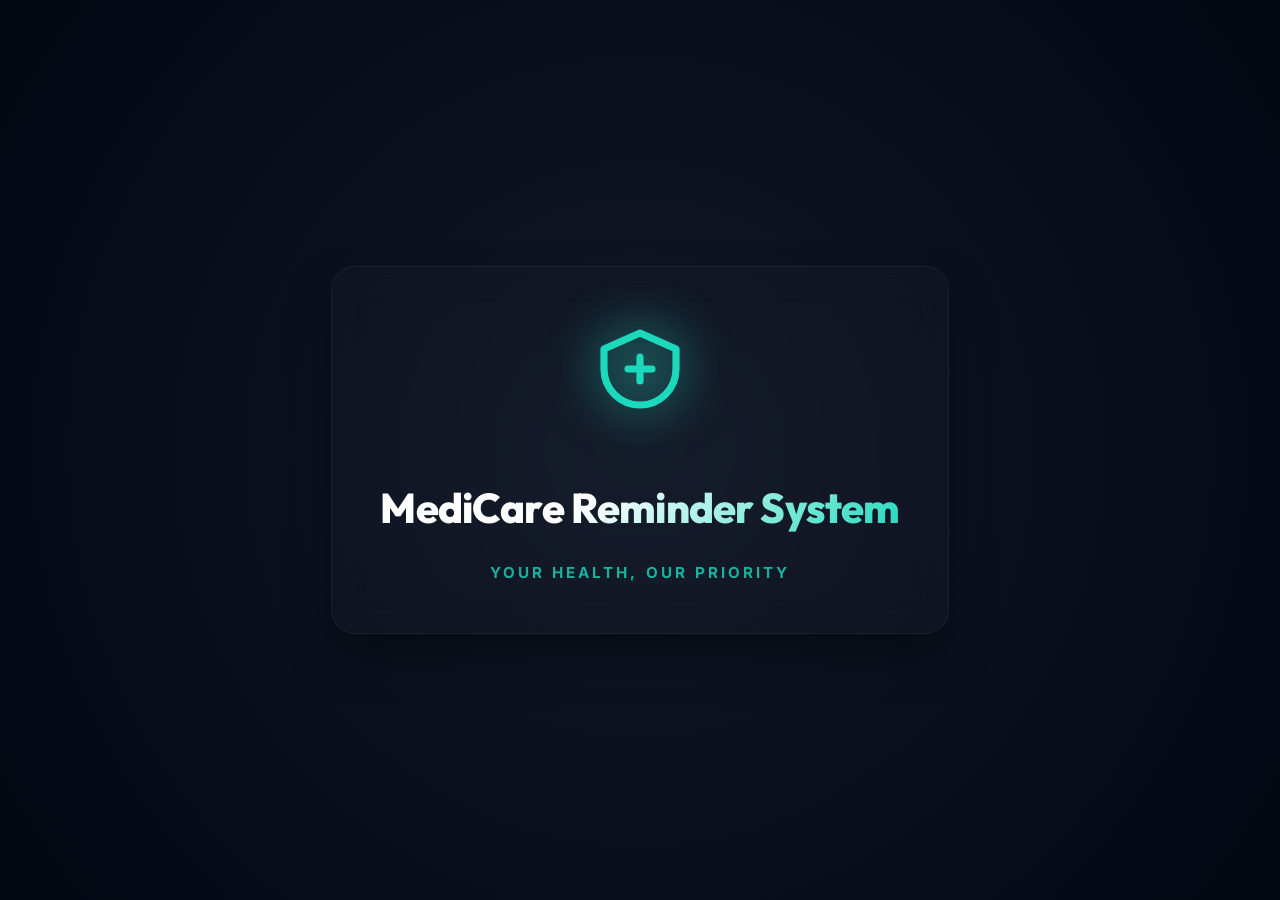
==== commit 6f8fa8ac: "feat: complete caregiver-patient linking, caregiver dashboard assigned patient cards, view patient m" ====
--- a/frontend/index.html
+++ b/frontend/index.html
@@ -309,6 +309,12 @@
               <span id="header-patient-blood" style="font-size: 0.65rem; color: var(--rose-color); font-weight:600;">Blood: O+</span>
             </div>
           </div>
+
+          <!-- Direct Fast Role Switcher (Right Side Navbar) -->
+          <button id="direct-switch-role-btn" class="btn btn-glass btn-sm" style="display: flex; align-items: center; gap: 0.4rem; padding: 0.4rem 0.75rem; border-color: var(--teal-color); color: var(--teal-color); font-weight: 700;" title="Direct Quick Switch Between Patient & Caregiver Dashboard" onclick="appController.handleDirectRoleSwitch()">
+            <span style="font-size: 0.9rem;">⚡</span>
+            <span id="direct-switch-role-label">Switch View</span>
+          </button>
 
           <!-- Logout button -->
           <button id="logout-btn" class="icon-btn btn-glass font-danger" title="Log Out" style="width: 2.5rem; height: 2.5rem;">
@@ -836,24 +842,58 @@
            TAB 4B: CAREGIVER LIVE MONITORING DASHBOARD
            ========================================== -->
       <section id="tab-caregiver-dashboard" class="tab-panel">
-        <!-- Caregiver Patient Header -->
-        <div id="cg-patient-card-header" class="caregiver-patient-summary hide">
-          <div class="cg-patient-avatar">
-            <span id="cg-patient-pic-placeholder">👤</span>
-            <img id="cg-patient-pic" src="" class="hide">
-          </div>
-          <div class="cg-patient-details-row" style="width: 100%; flex-grow: 1;">
-            <div style="display:flex; justify-content:space-between; align-items:center; flex-wrap:wrap; gap:1rem; width:100%;">
-              <h2 id="cg-patient-name" style="margin:0;">Patient Name</h2>
-              <button id="caregiver-doctor-call-btn" class="btn btn-xs btn-glass text-teal" style="border-color: var(--teal-color); font-weight:700; padding: 0.35rem 0.75rem; display: flex; align-items: center; gap: 0.25rem;">
+        <!-- ASSIGNED LINKED PATIENTS CARDS GRID -->
+        <div id="cg-assigned-patients-section" style="width: 100%; margin-bottom: 1.25rem;"></div>
+
+        <!-- DUAL ACCOUNT SUMMARY: CAREGIVER PROFILE & LINKED PATIENT PROFILE -->
+        <div id="cg-patient-card-header" class="dashboard-card hide" style="flex-direction: column; gap: 1rem; margin-bottom: 1.5rem; padding: 1.25rem; background: rgba(30, 41, 59, 0.75); border: 1px solid var(--glass-border); width: 100%;">
+          
+          <!-- Caregiver Header Info & Direct Fast Switch Buttons -->
+          <div style="display: flex; justify-content: space-between; align-items: center; flex-wrap: wrap; gap: 0.75rem; border-bottom: 1px solid var(--glass-border); padding-bottom: 0.75rem; width: 100%;">
+            <div style="display: flex; align-items: center; gap: 0.6rem;">
+              <span style="font-size: 1.4rem;">👨‍👩‍👧</span>
+              <div>
+                <span style="font-size: 0.65rem; text-transform: uppercase; font-weight: 700; color: var(--teal-color); letter-spacing: 0.5px;">Logged-In Caregiver / Guardian</span>
+                <h3 id="cg-account-name" style="margin: 0; font-size: 1.1rem; font-weight: 700;">Caregiver Account</h3>
+              </div>
+            </div>
+            <div style="display: flex; gap: 0.5rem; align-items: center; flex-wrap: wrap;">
+              <button class="btn btn-sm btn-teal" style="font-weight: 700; display: flex; align-items: center; gap: 0.3rem;" onclick="appController.handleDirectRoleSwitch()">
+                👤 <span>Open Patient Dashboard</span>
+              </button>
+              <button id="caregiver-doctor-call-btn" class="btn btn-xs btn-glass text-teal" style="border-color: var(--teal-color); font-weight:700; padding: 0.4rem 0.75rem;">
                 📞 <span data-i18n="callDoctor">Call Doctor</span>
               </button>
             </div>
-            <div class="cg-patient-metadata" style="margin-top: 0.5rem;">
-              <span>Age: <strong id="cg-patient-age">--</strong></span>
-              <span>Blood Group: <strong id="cg-patient-blood">--</strong></span>
-              <span>Emergency: <strong id="cg-patient-emergency">--</strong></span>
-              <span>Doctor: <strong id="cg-patient-doctor">--</strong></span>
+          </div>
+
+          <!-- Monitored Patient Detailed Profile -->
+          <div style="display: flex; align-items: center; gap: 1rem; flex-wrap: wrap; width: 100%;">
+            <div class="cg-patient-avatar" style="width: 3.2rem; height: 3.2rem; border-radius: 50%; overflow: hidden; background: rgba(45, 212, 191, 0.1); border: 1px solid var(--teal-color); display: flex; align-items: center; justify-content: center; flex-shrink: 0;">
+              <span id="cg-patient-pic-placeholder" style="font-size: 1.3rem;">👤</span>
+              <img id="cg-patient-pic" src="" class="hide" style="width: 100%; height: 100%; object-fit: cover;">
+            </div>
+            <div style="flex: 1;">
+              <div style="display: flex; align-items: center; gap: 0.5rem; flex-wrap: wrap;">
+                <span style="font-size: 0.65rem; text-transform: uppercase; font-weight: 700; color: var(--text-muted); letter-spacing: 0.5px;">Monitored Patient Profile</span>
+                <span class="badge badge-normal" style="font-size: 0.65rem;">Active Realtime Link</span>
+              </div>
+              <h2 id="cg-patient-name" style="margin: 0.15rem 0; font-size: 1.35rem; font-weight: 700;">Patient Name</h2>
+              <div class="cg-patient-metadata" style="margin-top: 0.25rem; display: flex; gap: 1.25rem; flex-wrap: wrap; font-size: 0.82rem; color: var(--text-muted);">
+                <span>Age: <strong id="cg-patient-age" style="color: var(--text-primary);">--</strong></span>
+                <span>Blood Group: <strong id="cg-patient-blood" style="color: var(--rose-color);">--</strong></span>
+                <span>Emergency: <strong id="cg-patient-emergency" style="color: var(--text-primary);">--</strong></span>
+                <span>Doctor: <strong id="cg-patient-doctor" style="color: var(--teal-color);">--</strong></span>
+              </div>
+            </div>
+          </div>
+
+          <!-- Quick Link Patient Bar -->
+          <div style="margin-top: 0.25rem; padding-top: 0.6rem; border-top: 1px dashed var(--glass-border); display: flex; align-items: center; justify-content: space-between; gap: 0.75rem; flex-wrap: wrap; width: 100%;">
+            <span style="font-size: 0.75rem; color: var(--text-muted);">🔗 <strong>Monitored Patient Account:</strong> <span id="cg-linked-email-display" style="color: var(--teal-color); font-weight: 600;">patient@medicare.com</span></span>
+            <div style="display: flex; gap: 0.4rem; flex: 1; max-width: 340px;">
+              <input type="text" id="cg-quick-link-input" class="form-control-sm" placeholder="Enter Patient Email / Mobile..." style="flex: 1; padding: 0.35rem 0.6rem; font-size: 0.8rem; background: var(--bg-primary);">
+              <button type="button" class="btn btn-xs btn-teal" style="font-weight: 700; padding: 0.35rem 0.75rem;" onclick="appController.handleQuickPatientLink()">Link Patient</button>
             </div>
           </div>
         </div>
@@ -1455,6 +1495,31 @@
               <span id="profile-modal-patient-doctor-phone" style="font-weight:600; color: var(--text-primary);">9876543212</span>
             </div>
           </div>
+
+          <!-- Additional Caregiver Monitored Patient Data (Medicines, Vitals, Recent Logs) -->
+          <div id="profile-modal-monitoring-details" class="hide" style="margin-top: 0.5rem; display: flex; flex-direction: column; gap: 0.8rem; border-top: 1px dashed var(--glass-border); padding-top: 0.8rem;">
+            
+            <h4 style="margin: 0; font-size: 0.9rem; font-weight: 700; color: var(--teal-color); display: flex; align-items: center; gap: 0.4rem;">
+              💊 Prescribed Medicines & Dosage Schedule
+            </h4>
+            <div id="profile-modal-meds-list" style="display: flex; flex-direction: column; gap: 0.4rem; max-height: 180px; overflow-y: auto;">
+              <!-- Dynamic Medicine List -->
+            </div>
+
+            <h4 style="margin: 0; font-size: 0.9rem; font-weight: 700; color: var(--rose-color); display: flex; align-items: center; gap: 0.4rem;">
+              ❤️ Latest Health Vitals
+            </h4>
+            <div id="profile-modal-vitals-summary" style="display: grid; grid-template-columns: 1fr 1fr; gap: 0.5rem;">
+              <!-- Dynamic Vitals Summary -->
+            </div>
+
+            <h4 style="margin: 0; font-size: 0.9rem; font-weight: 700; color: var(--amber-color); display: flex; align-items: center; gap: 0.4rem;">
+              📋 Dose Log History
+            </h4>
+            <div id="profile-modal-logs-list" style="display: flex; flex-direction: column; gap: 0.3rem; max-height: 140px; overflow-y: auto;">
+              <!-- Dynamic Logs List -->
+            </div>
+          </div>
         </div>
 
         <!-- 2. EDIT MODE LAYOUT -->
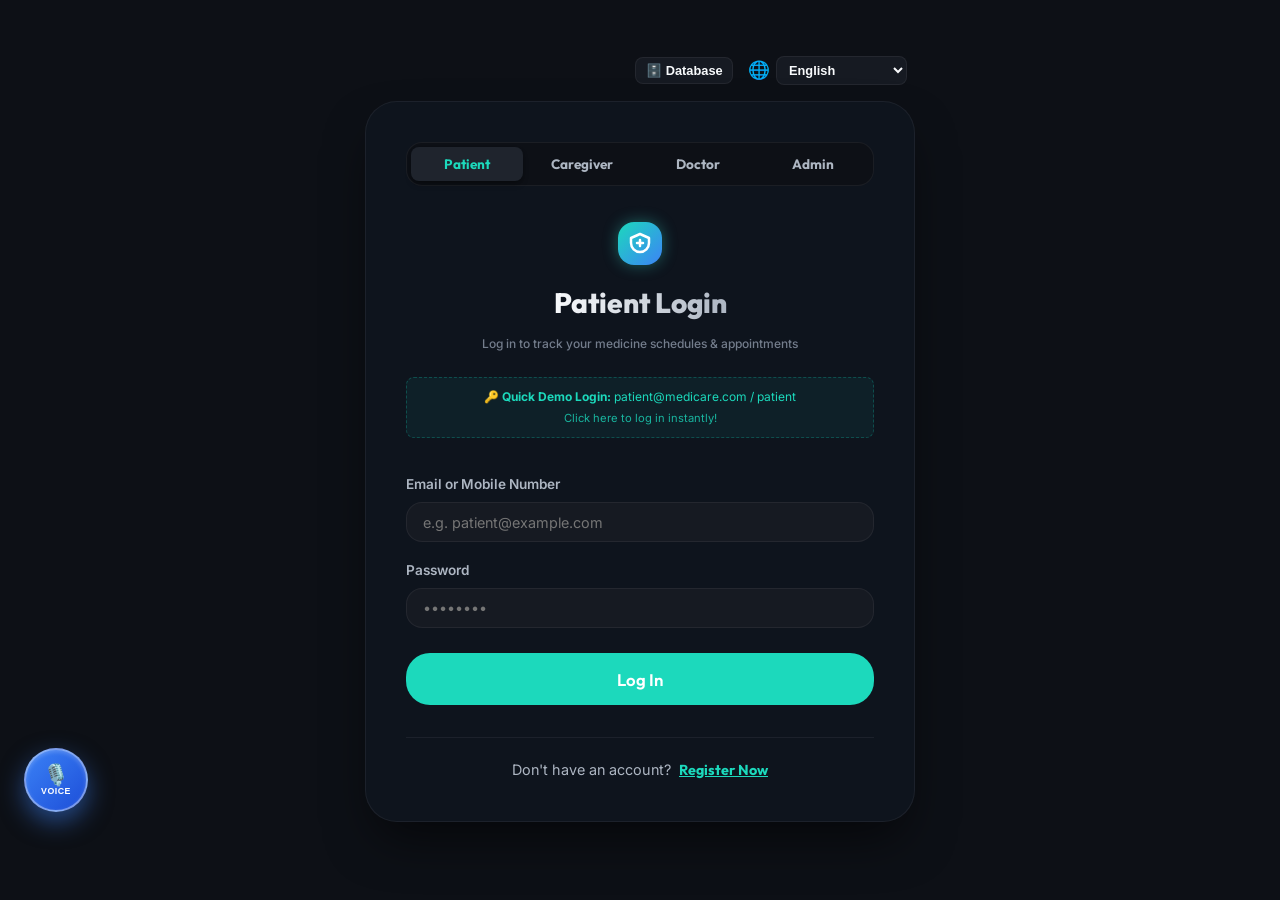
==== commit 538d913b: "feat: complete MediCare 2.0 with AI adherence prediction, prescription OCR scanner, drug interaction" ====
--- a/frontend/index.html
+++ b/frontend/index.html
@@ -309,6 +309,14 @@
               <span id="header-patient-blood" style="font-size: 0.65rem; color: var(--rose-color); font-weight:600;">Blood: O+</span>
             </div>
           </div>
+
+          <!-- AI Prescription Scanner & Voice Assistant Quick Actions -->
+          <button id="header-scan-rx-btn" class="btn btn-glass btn-sm" style="border-color: var(--teal-color); color: var(--teal-color); font-weight: 700; display: flex; align-items: center; gap: 0.3rem;" title="AI Prescription Scanner (OCR)" onclick="appController.openPrescriptionScannerModal()">
+            <span>📷</span> <span>Scan Rx</span>
+          </button>
+          <button id="header-voice-ai-btn" class="btn btn-glass btn-sm" style="border-color: var(--blue-color); color: var(--blue-color); font-weight: 700; display: flex; align-items: center; gap: 0.3rem;" title="Telugu & English Voice Assistant" onclick="appController.openVoiceAssistantModal()">
+            <span>🎙️</span> <span>Voice AI</span>
+          </button>
 
           <!-- Direct Fast Role Switcher (Right Side Navbar) -->
           <button id="direct-switch-role-btn" class="btn btn-glass btn-sm" style="display: flex; align-items: center; gap: 0.4rem; padding: 0.4rem 0.75rem; border-color: var(--teal-color); color: var(--teal-color); font-weight: 700;" title="Direct Quick Switch Between Patient & Caregiver Dashboard" onclick="appController.handleDirectRoleSwitch()">
@@ -495,6 +503,45 @@
               <span>Dose in <strong id="countdown-timer">00m 00s</strong></span>
             </div>
           </div>
+
+          <!-- FEATURE 1: AI MEDICINE ADHERENCE PREDICTOR CARD -->
+          <div class="dashboard-card ai-prediction-card" id="ai-prediction-card" style="border: 1.5px solid rgba(59, 130, 246, 0.4); background: linear-gradient(135deg, rgba(30, 41, 59, 0.85), rgba(15, 23, 42, 0.9)); position: relative; overflow: hidden;">
+            <div style="position: absolute; top: -15px; right: -15px; width: 80px; height: 80px; background: radial-gradient(circle, rgba(59, 130, 246, 0.25) 0%, transparent 70%); border-radius: 50%;"></div>
+            <div style="display: flex; justify-content: space-between; align-items: center; border-bottom: 1px solid var(--glass-border); padding-bottom: 0.5rem; margin-bottom: 0.6rem;">
+              <span style="font-size: 0.72rem; text-transform: uppercase; font-weight: 800; color: var(--blue-color); letter-spacing: 0.5px; display: flex; align-items: center; gap: 0.35rem;">
+                <span>🤖</span> <span>AI Adherence Forecaster</span>
+              </span>
+              <span id="ai-risk-badge" class="badge" style="background: rgba(45, 212, 191, 0.15); color: var(--teal-color); border: 1px solid var(--teal-color); font-weight: 700; font-size: 0.7rem;">🟢 Low Risk</span>
+            </div>
+            <div style="display: flex; align-items: center; gap: 1rem;">
+              <div style="text-align: center; min-width: 65px;">
+                <div id="ai-predicted-score" style="font-size: 1.6rem; font-weight: 800; color: var(--text-primary); line-height: 1;">88%</div>
+                <div style="font-size: 0.65rem; color: var(--text-muted); margin-top: 0.2rem;">On-Time Probability</div>
+              </div>
+              <div style="flex: 1; font-size: 0.8rem; line-height: 1.4; color: var(--text-secondary);" id="ai-prediction-text">
+                Patient displays stable compliance. Historical analysis predicts <strong style="color: var(--teal-color);">high on-time probability</strong> for upcoming dose.
+              </div>
+            </div>
+            <div style="margin-top: 0.6rem; padding-top: 0.5rem; border-top: 1px dashed var(--glass-border); display: flex; justify-content: space-between; align-items: center; font-size: 0.72rem;">
+              <span style="color: var(--text-muted);">💡 <strong id="ai-prediction-tip">Evening routine is optimal.</strong></span>
+              <button type="button" class="btn btn-xs btn-glass" style="border-color: var(--blue-color); color: var(--blue-color); font-weight: 700;" onclick="appController.runAIPredictionAnalysis(true)">Refresh AI</button>
+            </div>
+          </div>
+        </div>
+
+        <!-- FEATURE 7: SMART CAREGIVER MISSED-DOSE ESCALATION BANNER -->
+        <div id="caregiver-escalation-banner" class="hide" style="margin-bottom: 1rem; padding: 0.85rem 1.25rem; border-radius: var(--border-radius-md); background: linear-gradient(135deg, rgba(244, 63, 94, 0.15), rgba(225, 29, 72, 0.25)); border: 1.5px solid var(--rose-color); display: flex; align-items: center; justify-content: space-between; gap: 1rem; flex-wrap: wrap;">
+          <div style="display: flex; align-items: center; gap: 0.75rem;">
+            <span style="font-size: 1.5rem; animation: pulse 1s infinite;">🚨</span>
+            <div>
+              <h4 style="margin: 0; color: var(--rose-color); font-size: 0.95rem; font-weight: 800;">Missed-Dose Escalation Alert</h4>
+              <p id="caregiver-escalation-text" style="margin: 0.15rem 0 0 0; font-size: 0.82rem; color: var(--text-primary);">A medication dose is overdue by more than 30 minutes! Please confirm with patient.</p>
+            </div>
+          </div>
+          <div style="display: flex; gap: 0.4rem;">
+            <button id="escalation-whatsapp-btn" class="btn btn-xs btn-teal" style="font-weight: 700; background: #25D366; border-color: #25D366;" onclick="appController.dispatchEscalationWhatsApp()">💬 WhatsApp Alert</button>
+            <button class="btn btn-xs btn-glass font-danger" onclick="appController.dismissEscalationBanner()">Dismiss</button>
+          </div>
         </div>
 
         <!-- Dynamic Daily Checklist Header -->
@@ -546,12 +593,29 @@
             <h2>Medicine Cabinet</h2>
             <p class="section-desc">Manage your full inventory, schedules, and stock refills</p>
           </div>
-          <button id="add-medicine-btn" class="btn btn-primary">
-            <svg xmlns="http://www.w3.org/2000/svg" fill="none" viewBox="0 0 24 24" stroke-width="2.5" stroke="currentColor" width="16" height="16">
-              <path stroke-linecap="round" stroke-linejoin="round" d="M12 4.5v15m7.5-7.5h-15" />
-            </svg>
-            <span>Add Medicine</span>
-          </button>
+          <div style="display: flex; gap: 0.5rem; flex-wrap: wrap;">
+            <button id="cabinet-scan-rx-btn" class="btn btn-glass" style="border-color: var(--teal-color); color: var(--teal-color); font-weight: 700; display: flex; align-items: center; gap: 0.35rem;" onclick="appController.openPrescriptionScannerModal()">
+              <span>📷</span> <span>AI Scan Rx</span>
+            </button>
+            <button id="cabinet-interaction-guard-btn" class="btn btn-glass" style="border-color: var(--amber-color); color: var(--amber-color); font-weight: 700; display: flex; align-items: center; gap: 0.35rem;" onclick="appController.openDrugInteractionModal()">
+              <span>🛡️</span> <span id="interaction-guard-btn-label">Drug Guard</span>
+            </button>
+            <button id="add-medicine-btn" class="btn btn-primary">
+              <svg xmlns="http://www.w3.org/2000/svg" fill="none" viewBox="0 0 24 24" stroke-width="2.5" stroke="currentColor" width="16" height="16">
+                <path stroke-linecap="round" stroke-linejoin="round" d="M12 4.5v15m7.5-7.5h-15" />
+              </svg>
+              <span>Add Medicine</span>
+            </button>
+          </div>
+        </div>
+
+        <!-- Drug Safety & Interaction Summary Strip -->
+        <div id="drug-interaction-summary-strip" style="margin-bottom: 1rem; padding: 0.65rem 1rem; border-radius: var(--border-radius-sm); background: rgba(30, 41, 59, 0.7); border: 1px solid var(--glass-border); display: flex; justify-content: space-between; align-items: center; font-size: 0.82rem;">
+          <div style="display: flex; align-items: center; gap: 0.5rem;">
+            <span id="interaction-guard-status-icon">🛡️</span>
+            <span id="interaction-guard-status-text">Scanning cabinet for cross-medication interactions...</span>
+          </div>
+          <button type="button" class="btn btn-xs btn-glass" style="font-weight: 700; color: var(--teal-color); border-color: var(--teal-color);" onclick="appController.openDrugInteractionModal()">View Matrix</button>
         </div>
 
         <!-- Search and filters -->
@@ -598,7 +662,12 @@
             <h2>Compliance Analytics</h2>
             <p class="section-desc">View historical performance, trends, and records</p>
           </div>
-          <button id="clear-history-btn" class="btn btn-glass btn-sm font-danger">Clear All History</button>
+          <div style="display: flex; gap: 0.5rem; flex-wrap: wrap;">
+            <button id="export-clinical-report-btn" class="btn btn-teal btn-sm" style="font-weight: 700; display: flex; align-items: center; gap: 0.35rem;" onclick="appController.exportClinicalReport()">
+              <span>📄</span> <span>Export Doctor Report</span>
+            </button>
+            <button id="clear-history-btn" class="btn btn-glass btn-sm font-danger">Clear All History</button>
+          </div>
         </div>
 
         <!-- Analytic Stat Grid -->
@@ -842,61 +911,88 @@
            TAB 4B: CAREGIVER LIVE MONITORING DASHBOARD
            ========================================== -->
       <section id="tab-caregiver-dashboard" class="tab-panel">
+        <!-- DUAL DASHBOARD HEADERS: SIDE-BY-SIDE CAREGIVER PROFILE CARD & PATIENT PROFILE CARD -->
+        <div id="cg-dual-profile-header-grid" style="display: grid; grid-template-columns: repeat(auto-fit, minmax(320px, 1fr)); gap: 1.25rem; margin-bottom: 1.5rem; width: 100%;">
+          
+          <!-- CARD 1: CAREGIVER ACCOUNT & GUARDIAN DATA -->
+          <div class="dashboard-card" style="padding: 1.25rem; background: rgba(30, 41, 59, 0.85); border: 1.5px solid var(--teal-color); border-radius: var(--border-radius-lg); display: flex; flex-direction: column; justify-content: space-between; gap: 1rem; box-shadow: var(--shadow-md);">
+            <div>
+              <div style="display: flex; align-items: center; justify-content: space-between; gap: 0.5rem; margin-bottom: 0.75rem; border-bottom: 1px solid var(--glass-border); padding-bottom: 0.5rem;">
+                <div style="display: flex; align-items: center; gap: 0.6rem;">
+                  <span style="font-size: 1.6rem;">👨‍👩‍👧</span>
+                  <div>
+                    <span style="font-size: 0.65rem; text-transform: uppercase; font-weight: 700; color: var(--teal-color); letter-spacing: 0.5px;">Logged-In Caregiver Profile</span>
+                    <h3 id="cg-account-name" style="margin: 0; font-size: 1.15rem; font-weight: 700; color: var(--text-primary);">Caregiver Account</h3>
+                  </div>
+                </div>
+                <span class="badge badge-normal" style="font-size: 0.65rem; font-weight: 700;">Caregiver / Guardian</span>
+              </div>
+
+              <div style="font-size: 0.82rem; color: var(--text-muted); display: flex; flex-direction: column; gap: 0.4rem;">
+                <div>📧 Account Email: <strong id="cg-account-email-display" style="color: var(--teal-color);">--</strong></div>
+                <div>📱 Account Contact: <strong id="cg-account-mobile-display" style="color: var(--text-primary);">--</strong></div>
+                <div>👥 Managed Patients: <strong id="cg-managed-count-display" style="color: var(--teal-color);">1 Patient(s)</strong></div>
+              </div>
+            </div>
+
+            <!-- Caregiver Actions & Quick Link Bar -->
+            <div style="border-top: 1px dashed var(--glass-border); padding-top: 0.75rem; display: flex; flex-direction: column; gap: 0.5rem;">
+              <div style="display: flex; gap: 0.4rem;">
+                <input type="text" id="cg-quick-link-input" class="form-control-sm" placeholder="Link Patient Email / Mobile..." style="flex: 1; padding: 0.35rem 0.6rem; font-size: 0.8rem; background: var(--bg-primary);">
+                <button type="button" class="btn btn-xs btn-teal" style="font-weight: 700; padding: 0.35rem 0.75rem;" onclick="appController.handleQuickPatientLink()">Link Patient</button>
+              </div>
+              <div style="display: flex; gap: 0.4rem;">
+                <button class="btn btn-xs btn-teal" style="flex: 1; font-weight: 700;" onclick="appController.handleDirectRoleSwitch()">
+                  ⚡ Open Patient View
+                </button>
+                <button id="caregiver-doctor-call-btn" class="btn btn-xs btn-glass text-teal" style="border-color: var(--teal-color); font-weight: 700;">
+                  📞 Call Doctor
+                </button>
+              </div>
+            </div>
+          </div>
+
+          <!-- CARD 2: ACTIVE MONITORED PATIENT PROFILE & HEALTH DATA -->
+          <div class="dashboard-card" style="padding: 1.25rem; background: rgba(30, 41, 59, 0.85); border: 1.5px solid var(--teal-color); border-radius: var(--border-radius-lg); display: flex; flex-direction: column; justify-content: space-between; gap: 1rem; box-shadow: var(--shadow-md);">
+            <div>
+              <div style="display: flex; align-items: center; justify-content: space-between; gap: 0.5rem; margin-bottom: 0.75rem; border-bottom: 1px solid var(--glass-border); padding-bottom: 0.5rem;">
+                <div style="display: flex; align-items: center; gap: 0.6rem;">
+                  <div class="cg-patient-avatar" style="width: 2.5rem; height: 2.5rem; border-radius: 50%; overflow: hidden; background: rgba(45, 212, 191, 0.15); border: 2px solid var(--teal-color); display: flex; align-items: center; justify-content: center; flex-shrink: 0;">
+                    <span id="cg-patient-pic-placeholder" style="font-size: 1.2rem;">👤</span>
+                    <img id="cg-patient-pic" src="" class="hide" style="width: 100%; height: 100%; object-fit: cover;">
+                  </div>
+                  <div>
+                    <span style="font-size: 0.65rem; text-transform: uppercase; font-weight: 700; color: var(--teal-color); letter-spacing: 0.5px;">Monitored Patient Profile</span>
+                    <h3 id="cg-patient-name" style="margin: 0; font-size: 1.15rem; font-weight: 700; color: var(--text-primary);">Patient Name</h3>
+                  </div>
+                </div>
+                <span class="badge badge-normal" style="font-size: 0.65rem; font-weight: 700;">Active Live Link</span>
+              </div>
+
+              <div class="cg-patient-metadata" style="font-size: 0.82rem; color: var(--text-muted); display: flex; flex-direction: column; gap: 0.4rem;">
+                <div style="display: flex; gap: 1rem;">
+                  <span>Age: <strong id="cg-patient-age" style="color: var(--text-primary);">--</strong></span>
+                  <span>Gender: <strong id="cg-patient-gender-display" style="color: var(--text-primary);">--</strong></span>
+                  <span>Blood: <strong id="cg-patient-blood" style="color: var(--rose-color);">--</strong></span>
+                </div>
+                <div>📞 Emergency: <strong id="cg-patient-emergency" style="color: var(--text-primary);">--</strong></div>
+                <div>🩺 Primary Doctor: <strong id="cg-patient-doctor" style="color: var(--teal-color);">--</strong></div>
+                <div>🔗 Monitored Email: <strong id="cg-linked-email-display" style="color: var(--teal-color);">patient@medicare.com</strong></div>
+              </div>
+            </div>
+
+            <!-- Patient Quick Action Button -->
+            <div style="border-top: 1px dashed var(--glass-border); padding-top: 0.75rem;">
+              <button class="btn btn-xs btn-teal" style="width: 100%; font-weight: 700; padding: 0.4rem;" onclick="appController.openActivePatientDetailModal()">
+                👁️ View Complete Patient Medicines & Health Vitals
+              </button>
+            </div>
+          </div>
+
+        </div>
+
         <!-- ASSIGNED LINKED PATIENTS CARDS GRID -->
         <div id="cg-assigned-patients-section" style="width: 100%; margin-bottom: 1.25rem;"></div>
-
-        <!-- DUAL ACCOUNT SUMMARY: CAREGIVER PROFILE & LINKED PATIENT PROFILE -->
-        <div id="cg-patient-card-header" class="dashboard-card hide" style="flex-direction: column; gap: 1rem; margin-bottom: 1.5rem; padding: 1.25rem; background: rgba(30, 41, 59, 0.75); border: 1px solid var(--glass-border); width: 100%;">
-          
-          <!-- Caregiver Header Info & Direct Fast Switch Buttons -->
-          <div style="display: flex; justify-content: space-between; align-items: center; flex-wrap: wrap; gap: 0.75rem; border-bottom: 1px solid var(--glass-border); padding-bottom: 0.75rem; width: 100%;">
-            <div style="display: flex; align-items: center; gap: 0.6rem;">
-              <span style="font-size: 1.4rem;">👨‍👩‍👧</span>
-              <div>
-                <span style="font-size: 0.65rem; text-transform: uppercase; font-weight: 700; color: var(--teal-color); letter-spacing: 0.5px;">Logged-In Caregiver / Guardian</span>
-                <h3 id="cg-account-name" style="margin: 0; font-size: 1.1rem; font-weight: 700;">Caregiver Account</h3>
-              </div>
-            </div>
-            <div style="display: flex; gap: 0.5rem; align-items: center; flex-wrap: wrap;">
-              <button class="btn btn-sm btn-teal" style="font-weight: 700; display: flex; align-items: center; gap: 0.3rem;" onclick="appController.handleDirectRoleSwitch()">
-                👤 <span>Open Patient Dashboard</span>
-              </button>
-              <button id="caregiver-doctor-call-btn" class="btn btn-xs btn-glass text-teal" style="border-color: var(--teal-color); font-weight:700; padding: 0.4rem 0.75rem;">
-                📞 <span data-i18n="callDoctor">Call Doctor</span>
-              </button>
-            </div>
-          </div>
-
-          <!-- Monitored Patient Detailed Profile -->
-          <div style="display: flex; align-items: center; gap: 1rem; flex-wrap: wrap; width: 100%;">
-            <div class="cg-patient-avatar" style="width: 3.2rem; height: 3.2rem; border-radius: 50%; overflow: hidden; background: rgba(45, 212, 191, 0.1); border: 1px solid var(--teal-color); display: flex; align-items: center; justify-content: center; flex-shrink: 0;">
-              <span id="cg-patient-pic-placeholder" style="font-size: 1.3rem;">👤</span>
-              <img id="cg-patient-pic" src="" class="hide" style="width: 100%; height: 100%; object-fit: cover;">
-            </div>
-            <div style="flex: 1;">
-              <div style="display: flex; align-items: center; gap: 0.5rem; flex-wrap: wrap;">
-                <span style="font-size: 0.65rem; text-transform: uppercase; font-weight: 700; color: var(--text-muted); letter-spacing: 0.5px;">Monitored Patient Profile</span>
-                <span class="badge badge-normal" style="font-size: 0.65rem;">Active Realtime Link</span>
-              </div>
-              <h2 id="cg-patient-name" style="margin: 0.15rem 0; font-size: 1.35rem; font-weight: 700;">Patient Name</h2>
-              <div class="cg-patient-metadata" style="margin-top: 0.25rem; display: flex; gap: 1.25rem; flex-wrap: wrap; font-size: 0.82rem; color: var(--text-muted);">
-                <span>Age: <strong id="cg-patient-age" style="color: var(--text-primary);">--</strong></span>
-                <span>Blood Group: <strong id="cg-patient-blood" style="color: var(--rose-color);">--</strong></span>
-                <span>Emergency: <strong id="cg-patient-emergency" style="color: var(--text-primary);">--</strong></span>
-                <span>Doctor: <strong id="cg-patient-doctor" style="color: var(--teal-color);">--</strong></span>
-              </div>
-            </div>
-          </div>
-
-          <!-- Quick Link Patient Bar -->
-          <div style="margin-top: 0.25rem; padding-top: 0.6rem; border-top: 1px dashed var(--glass-border); display: flex; align-items: center; justify-content: space-between; gap: 0.75rem; flex-wrap: wrap; width: 100%;">
-            <span style="font-size: 0.75rem; color: var(--text-muted);">🔗 <strong>Monitored Patient Account:</strong> <span id="cg-linked-email-display" style="color: var(--teal-color); font-weight: 600;">patient@medicare.com</span></span>
-            <div style="display: flex; gap: 0.4rem; flex: 1; max-width: 340px;">
-              <input type="text" id="cg-quick-link-input" class="form-control-sm" placeholder="Enter Patient Email / Mobile..." style="flex: 1; padding: 0.35rem 0.6rem; font-size: 0.8rem; background: var(--bg-primary);">
-              <button type="button" class="btn btn-xs btn-teal" style="font-weight: 700; padding: 0.35rem 0.75rem;" onclick="appController.handleQuickPatientLink()">Link Patient</button>
-            </div>
-          </div>
-        </div>
 
         <div id="cg-no-patient-view" class="dashboard-card cg-no-patient-state">
           <span>📭</span>
@@ -1665,6 +1761,188 @@
     <small>SOS</small>
   </button>
 
+  <!-- FEATURE 2: AI PRESCRIPTION SCANNER (OCR) MODAL -->
+  <div id="prescription-scanner-modal" class="modal-overlay hide">
+    <div class="modal-card" style="max-width: 620px; max-height: 90vh; overflow-y: auto;">
+      <div class="modal-header">
+        <h2 style="display: flex; align-items: center; gap: 0.5rem; color: var(--teal-color);">
+          <span>📷</span> <span>AI Prescription Scanner (OCR)</span>
+        </h2>
+        <button type="button" class="close-modal-btn" onclick="appController.closePrescriptionScannerModal()">&times;</button>
+      </div>
+      <div class="modal-form" style="gap: 1rem; padding: 1rem 1.5rem;">
+        <p style="font-size: 0.85rem; color: var(--text-muted); margin: 0;">
+          Upload a clear photo or doctor's prescription slip. The AI OCR engine extracts medicine names, dosages, and schedules automatically for your verification.
+        </p>
+
+        <!-- Dropzone / File input -->
+        <div id="rx-dropzone" style="border: 2px dashed var(--teal-color); border-radius: var(--border-radius-md); padding: 1.5rem; text-align: center; background: rgba(45, 212, 191, 0.05); cursor: pointer; transition: all 0.2s;" onclick="document.getElementById('rx-file-input').click()">
+          <input type="file" id="rx-file-input" accept="image/*" class="hide" onchange="appController.handlePrescriptionFile(event)">
+          <div style="font-size: 2.2rem; margin-bottom: 0.5rem;">📄 ➔ 🤖</div>
+          <strong style="color: var(--teal-color); display: block; font-size: 0.95rem;">Click to Upload or Take Prescription Photo</strong>
+          <span style="font-size: 0.75rem; color: var(--text-muted);">Supports JPG, PNG, WEBP prescriptions</span>
+        </div>
+
+        <!-- Processing State -->
+        <div id="rx-scanner-loading" class="hide" style="text-align: center; padding: 1.5rem;">
+          <div style="width: 2.5rem; height: 2.5rem; border: 3px solid var(--teal-color); border-top-color: transparent; border-radius: 50%; display: inline-block; animation: spin 0.8s linear infinite;"></div>
+          <h4 style="margin: 0.75rem 0 0.25rem; color: var(--teal-color);">Analyzing Prescription with AI OCR...</h4>
+          <p style="font-size: 0.75rem; color: var(--text-muted); margin: 0;">Extracting medications, dosage levels, and frequency timings</p>
+        </div>
+
+        <!-- Image Preview Canvas & Results -->
+        <div id="rx-results-container" class="hide" style="display: flex; flex-direction: column; gap: 0.8rem;">
+          <div style="display: flex; gap: 1rem; align-items: center; background: rgba(0,0,0,0.2); padding: 0.5rem; border-radius: var(--border-radius-sm);">
+            <img id="rx-preview-img" src="" alt="Prescription" style="width: 80px; height: 80px; object-fit: cover; border-radius: 6px; border: 1px solid var(--glass-border);">
+            <div style="flex: 1;">
+              <span class="badge badge-normal" style="font-size: 0.65rem;">AI OCR Confidence: 94%</span>
+              <h4 style="margin: 0.25rem 0; font-size: 0.9rem;">Verified Prescription Extract</h4>
+              <p style="margin: 0; font-size: 0.75rem; color: var(--text-muted);">Review extracted fields below before adding to cabinet</p>
+            </div>
+          </div>
+
+          <!-- Extracted Fields (Editable by User) -->
+          <div class="form-row">
+            <div class="form-group flex-2">
+              <label for="rx-ext-name" class="required">Detected Medicine Name</label>
+              <input type="text" id="rx-ext-name" class="form-control" placeholder="e.g. Paracetamol">
+            </div>
+            <div class="form-group flex-1">
+              <label for="rx-ext-dosage" class="required">Dosage</label>
+              <input type="text" id="rx-ext-dosage" class="form-control" placeholder="e.g. 500mg">
+            </div>
+          </div>
+
+          <div class="form-row">
+            <div class="form-group">
+              <label for="rx-ext-type">Form</label>
+              <select id="rx-ext-type" class="form-select">
+                <option value="tablet">Tablet</option>
+                <option value="capsule">Capsule</option>
+                <option value="syrup">Syrup</option>
+                <option value="drops">Drops</option>
+                <option value="inhaler">Inhaler</option>
+                <option value="injection">Injection</option>
+              </select>
+            </div>
+            <div class="form-group">
+              <label for="rx-ext-freq">Frequency</label>
+              <select id="rx-ext-freq" class="form-select">
+                <option value="daily">Once Daily (OD)</option>
+                <option value="twice_daily">Twice Daily (BD - 1-0-1)</option>
+                <option value="thrice_daily">Three Times Daily (TDS)</option>
+                <option value="as_needed">As Needed (PRN)</option>
+              </select>
+            </div>
+          </div>
+
+          <div class="form-row">
+            <div class="form-group">
+              <label for="rx-ext-time">Primary Time</label>
+              <input type="time" id="rx-ext-time" class="form-control" value="08:00">
+            </div>
+            <div class="form-group">
+              <label for="rx-ext-stock">Quantity (Stock)</label>
+              <input type="number" id="rx-ext-stock" class="form-control" value="30" min="1">
+            </div>
+          </div>
+
+          <div class="form-group">
+            <label for="rx-ext-instructions">Doctor Instructions</label>
+            <input type="text" id="rx-ext-instructions" class="form-control" placeholder="Take after breakfast with water">
+          </div>
+        </div>
+      </div>
+      <div class="modal-footer" style="padding: 1rem 1.5rem; display: flex; justify-content: flex-end; gap: 0.5rem; border-top: 1px solid var(--glass-border);">
+        <button type="button" class="btn btn-glass" onclick="appController.closePrescriptionScannerModal()">Cancel</button>
+        <button type="button" id="rx-save-btn" class="btn btn-teal hide" style="font-weight: 700;" onclick="appController.saveScannedPrescription()">✓ Confirm & Add to Cabinet</button>
+      </div>
+    </div>
+  </div>
+
+  <!-- FEATURE 3: DRUG INTERACTION DETECTION GUARD MODAL -->
+  <div id="drug-interaction-modal" class="modal-overlay hide">
+    <div class="modal-card" style="max-width: 650px; max-height: 90vh; overflow-y: auto;">
+      <div class="modal-header">
+        <h2 style="display: flex; align-items: center; gap: 0.5rem; color: var(--amber-color);">
+          <span>🛡️</span> <span>Drug Safety & Interaction Guard</span>
+        </h2>
+        <button type="button" class="close-modal-btn" onclick="appController.closeDrugInteractionModal()">&times;</button>
+      </div>
+      <div class="modal-form" style="gap: 1rem; padding: 1rem 1.5rem;">
+        <p style="font-size: 0.85rem; color: var(--text-muted); margin: 0;">
+          The Drug Interaction Guard continuously checks all medications in your active cabinet against clinical pharmacological conflict matrices to protect patients from adverse drug reactions.
+        </p>
+        
+        <div id="drug-interaction-results" style="display: flex; flex-direction: column; gap: 0.75rem;">
+          <!-- Dynamic interactions list rendered here -->
+        </div>
+      </div>
+      <div class="modal-footer" style="padding: 1rem 1.5rem; display: flex; justify-content: space-between; align-items: center; border-top: 1px solid var(--glass-border);">
+        <span style="font-size: 0.72rem; color: var(--text-muted);">Verified Against Clinical Pharmacological Safety DB</span>
+        <button type="button" class="btn btn-teal" onclick="appController.closeDrugInteractionModal()">Close</button>
+      </div>
+    </div>
+  </div>
+
+  <!-- FEATURE 5: TELUGU & ENGLISH INTERACTIVE VOICE ASSISTANT MODAL -->
+  <div id="voice-assistant-modal" class="modal-overlay hide">
+    <div class="modal-card" style="max-width: 500px; text-align: center;">
+      <div class="modal-header">
+        <h2 style="display: flex; align-items: center; gap: 0.5rem; color: var(--blue-color); margin: 0 auto;">
+          <span>🎙️</span> <span>MediCare Voice Assistant</span>
+        </h2>
+        <button type="button" class="close-modal-btn" onclick="appController.closeVoiceAssistantModal()">&times;</button>
+      </div>
+      <div class="modal-form" style="padding: 1.5rem; gap: 1rem; align-items: center;">
+        <div style="font-size: 0.85rem; color: var(--text-muted);">
+          Speak naturally in <strong>English</strong> or <strong>తెలుగు (Telugu)</strong>. Ask about upcoming medicines, doses taken, or stock levels.
+        </div>
+
+        <!-- Animated Voice Sphere & Waveform -->
+        <div id="voice-listening-visualizer" style="width: 90px; height: 90px; border-radius: 50%; background: radial-gradient(circle, #3b82f6, #1d4ed8); display: flex; align-items: center; justify-content: center; margin: 0.5rem auto; box-shadow: 0 0 30px rgba(59, 130, 246, 0.4); cursor: pointer; transition: all 0.3s;" onclick="appController.toggleVoiceListening()">
+          <span id="voice-mic-icon" style="font-size: 2.2rem;">🎙️</span>
+        </div>
+        <div id="voice-status-label" style="font-weight: 700; color: var(--blue-color); font-size: 0.95rem;">Tap Mic or Say Something...</div>
+
+        <!-- Transcript Display -->
+        <div id="voice-transcript-box" style="width: 100%; min-height: 50px; background: rgba(0,0,0,0.25); border: 1px solid var(--glass-border); border-radius: var(--border-radius-sm); padding: 0.6rem 0.8rem; font-size: 0.85rem; color: var(--text-primary); text-align: left;">
+          <span style="color: var(--text-muted); font-style: italic;">User voice input will appear here...</span>
+        </div>
+
+        <!-- AI Assistant Spoken Response Output -->
+        <div id="voice-response-box" style="width: 100%; min-height: 60px; background: rgba(45, 212, 191, 0.08); border: 1px solid rgba(45, 212, 191, 0.25); border-radius: var(--border-radius-sm); padding: 0.6rem 0.8rem; font-size: 0.85rem; color: var(--teal-color); text-align: left;">
+          <strong>🤖 Assistant:</strong> <span id="voice-response-text">Hello! Ask: "When is my next medicine?" or "నా తదుపరి మందు ఎప్పుడు?"</span>
+        </div>
+
+        <!-- Quick Voice Command Buttons -->
+        <div style="width: 100%; border-top: 1px dashed var(--glass-border); padding-top: 0.8rem;">
+          <span style="font-size: 0.72rem; color: var(--text-muted); display: block; margin-bottom: 0.4rem; text-transform: uppercase; font-weight: 700;">Tap to Test Voice Command</span>
+          <div style="display: flex; gap: 0.4rem; flex-wrap: wrap; justify-content: center;">
+            <button type="button" class="btn btn-xs btn-glass" onclick="appController.handleVoiceQuery('When is my next medicine?')">🇬🇧 Next Medicine?</button>
+            <button type="button" class="btn btn-xs btn-glass" onclick="appController.handleVoiceQuery('నా తదుపరి మందు ఎప్పుడు?')">🇮🇳 నా మందు ఎప్పుడు?</button>
+            <button type="button" class="btn btn-xs btn-glass" onclick="appController.handleVoiceQuery('What medicines do I have today?')">🇬🇧 Today's Schedule</button>
+            <button type="button" class="btn btn-xs btn-glass" onclick="appController.handleVoiceQuery('ఈ రోజు మందులు ఏమిటి?')">🇮🇳 నేటి మందులు</button>
+            <button type="button" class="btn btn-xs btn-glass font-danger" onclick="appController.handleVoiceQuery('Emergency SOS')">🚨 Emergency SOS</button>
+          </div>
+        </div>
+      </div>
+      <div class="modal-footer" style="padding: 0.8rem 1.5rem; display: flex; justify-content: space-between; align-items: center; border-top: 1px solid var(--glass-border);">
+        <label style="font-size: 0.75rem; display: flex; align-items: center; gap: 0.35rem; cursor: pointer; color: var(--text-muted);">
+          <input type="checkbox" id="voice-speak-back-checkbox" checked>
+          <span>Spoken Audio Responses</span>
+        </label>
+        <button type="button" class="btn btn-teal btn-sm" onclick="appController.closeVoiceAssistantModal()">Close</button>
+      </div>
+    </div>
+  </div>
+
+  <!-- FLOATING VOICE ASSISTANT FAB -->
+  <button type="button" id="voice-assistant-fab" class="btn-voice-ai" title="Open Bilingual Voice Assistant (English & Telugu)" onclick="appController.openVoiceAssistantModal()">
+    <span>🎙️</span>
+    <small>Voice</small>
+  </button>
+
   <!-- Firebase App and Firestore SDKs (v8 Global SDK) -->
   <script src="https://www.gstatic.com/firebasejs/8.10.1/firebase-app.js"></script>
   <script src="https://www.gstatic.com/firebasejs/8.10.1/firebase-firestore.js"></script>
--- a/frontend/styles.css
+++ b/frontend/styles.css
@@ -2501,6 +2501,61 @@
   }
 }
 
+/* Floating Voice Assistant FAB */
+.btn-voice-ai {
+  position: fixed;
+  bottom: 5.5rem;
+  left: 1.5rem;
+  width: 4rem;
+  height: 4rem;
+  border-radius: 50%;
+  background: linear-gradient(135deg, #3b82f6, #1d4ed8);
+  border: 2px solid rgba(255, 255, 255, 0.4);
+  box-shadow: 0 10px 25px rgba(59, 130, 246, 0.5), inset 0 2px 4px rgba(255, 255, 255, 0.2);
+  color: #ffffff;
+  display: flex;
+  flex-direction: column;
+  align-items: center;
+  justify-content: center;
+  z-index: 1000;
+  cursor: pointer;
+  transition: all 0.2s cubic-bezier(0.34, 1.56, 0.64, 1);
+  animation: voicePulse 2.5s infinite;
+}
+
+.btn-voice-ai:hover {
+  transform: scale(1.1);
+  box-shadow: 0 12px 30px rgba(59, 130, 246, 0.7);
+}
+
+.btn-voice-ai:active {
+  transform: scale(0.95);
+}
+
+.btn-voice-ai span {
+  font-size: 1.3rem;
+  line-height: 1.1;
+}
+
+.btn-voice-ai small {
+  font-size: 0.55rem;
+  text-transform: uppercase;
+  font-weight: 800;
+  letter-spacing: 0.5px;
+}
+
+@keyframes voicePulse {
+  0% {
+    box-shadow: 0 0 0 0 rgba(59, 130, 246, 0.6);
+  }
+  70% {
+    box-shadow: 0 0 0 12px rgba(59, 130, 246, 0);
+  }
+  100% {
+    box-shadow: 0 0 0 0 rgba(59, 130, 246, 0);
+  }
+}
+
 /* Health Tracker styles */
 .health-tracker-grid {
   display: grid;
